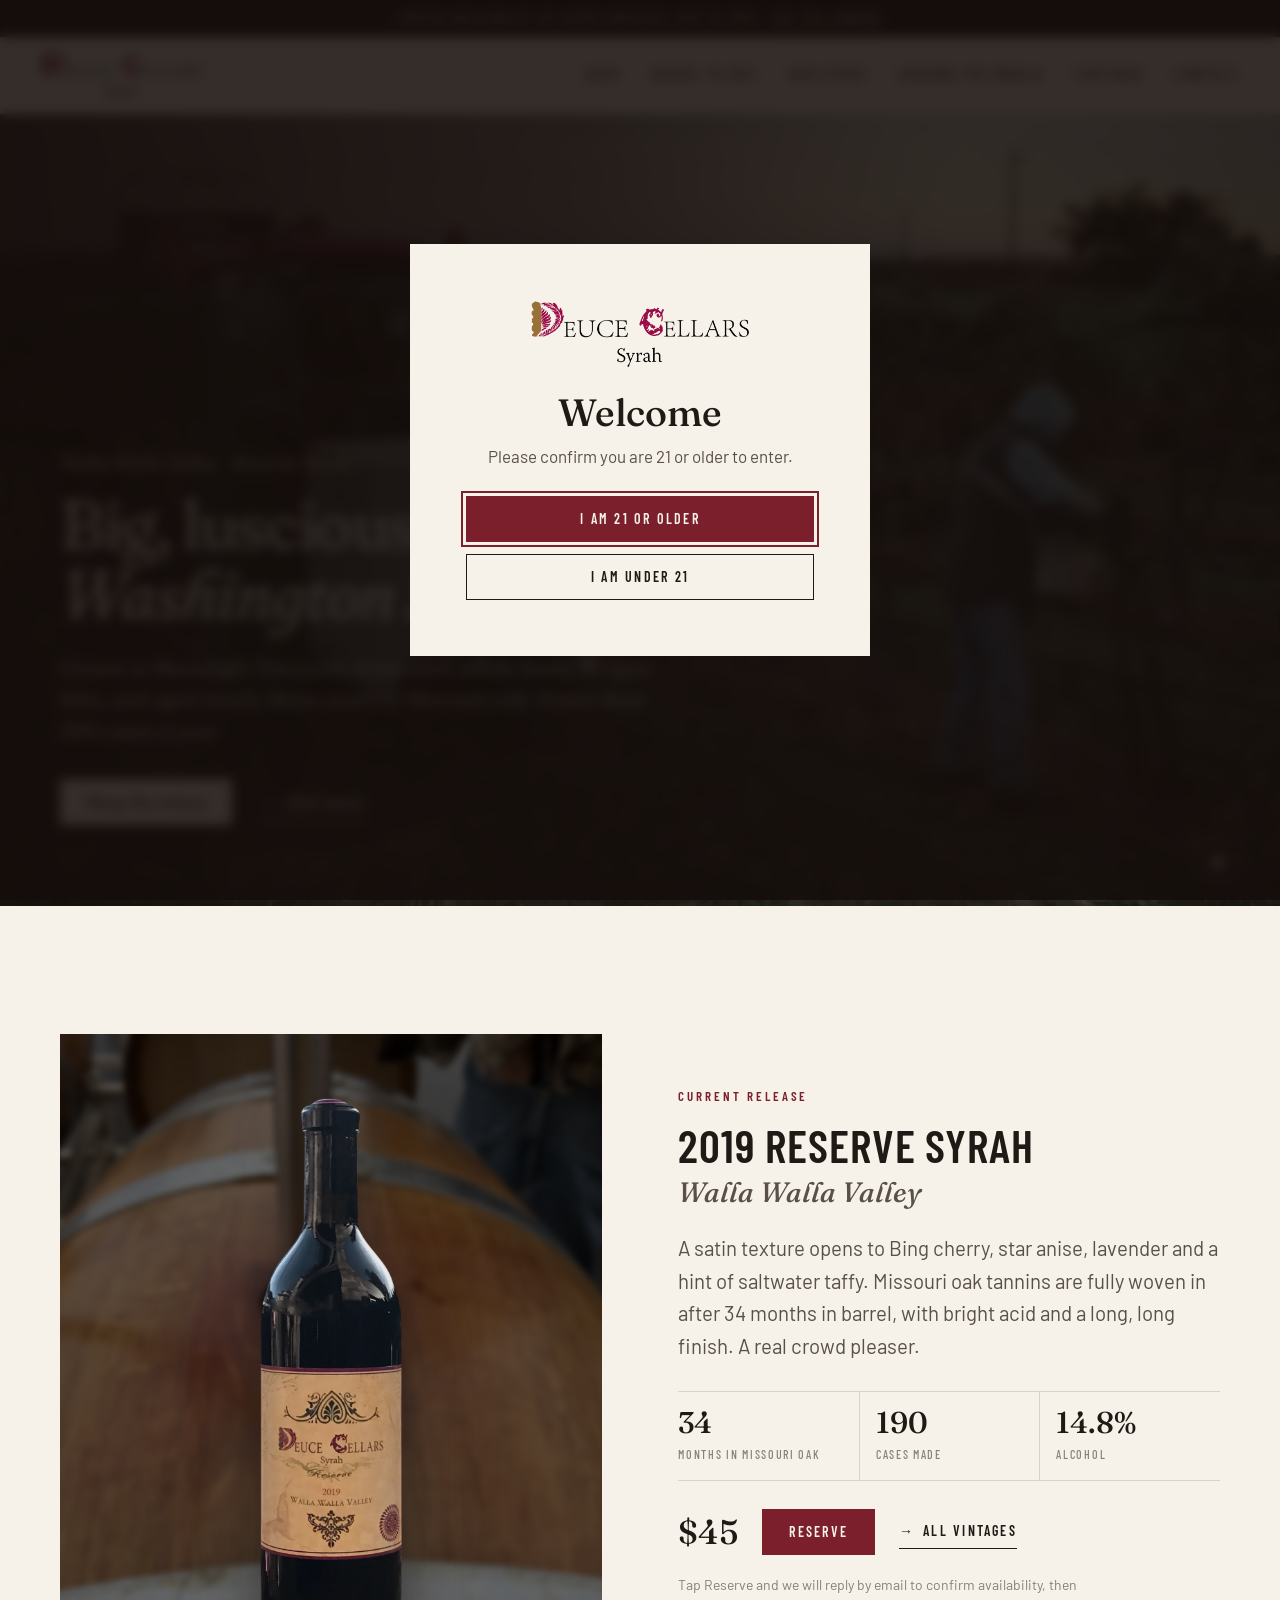
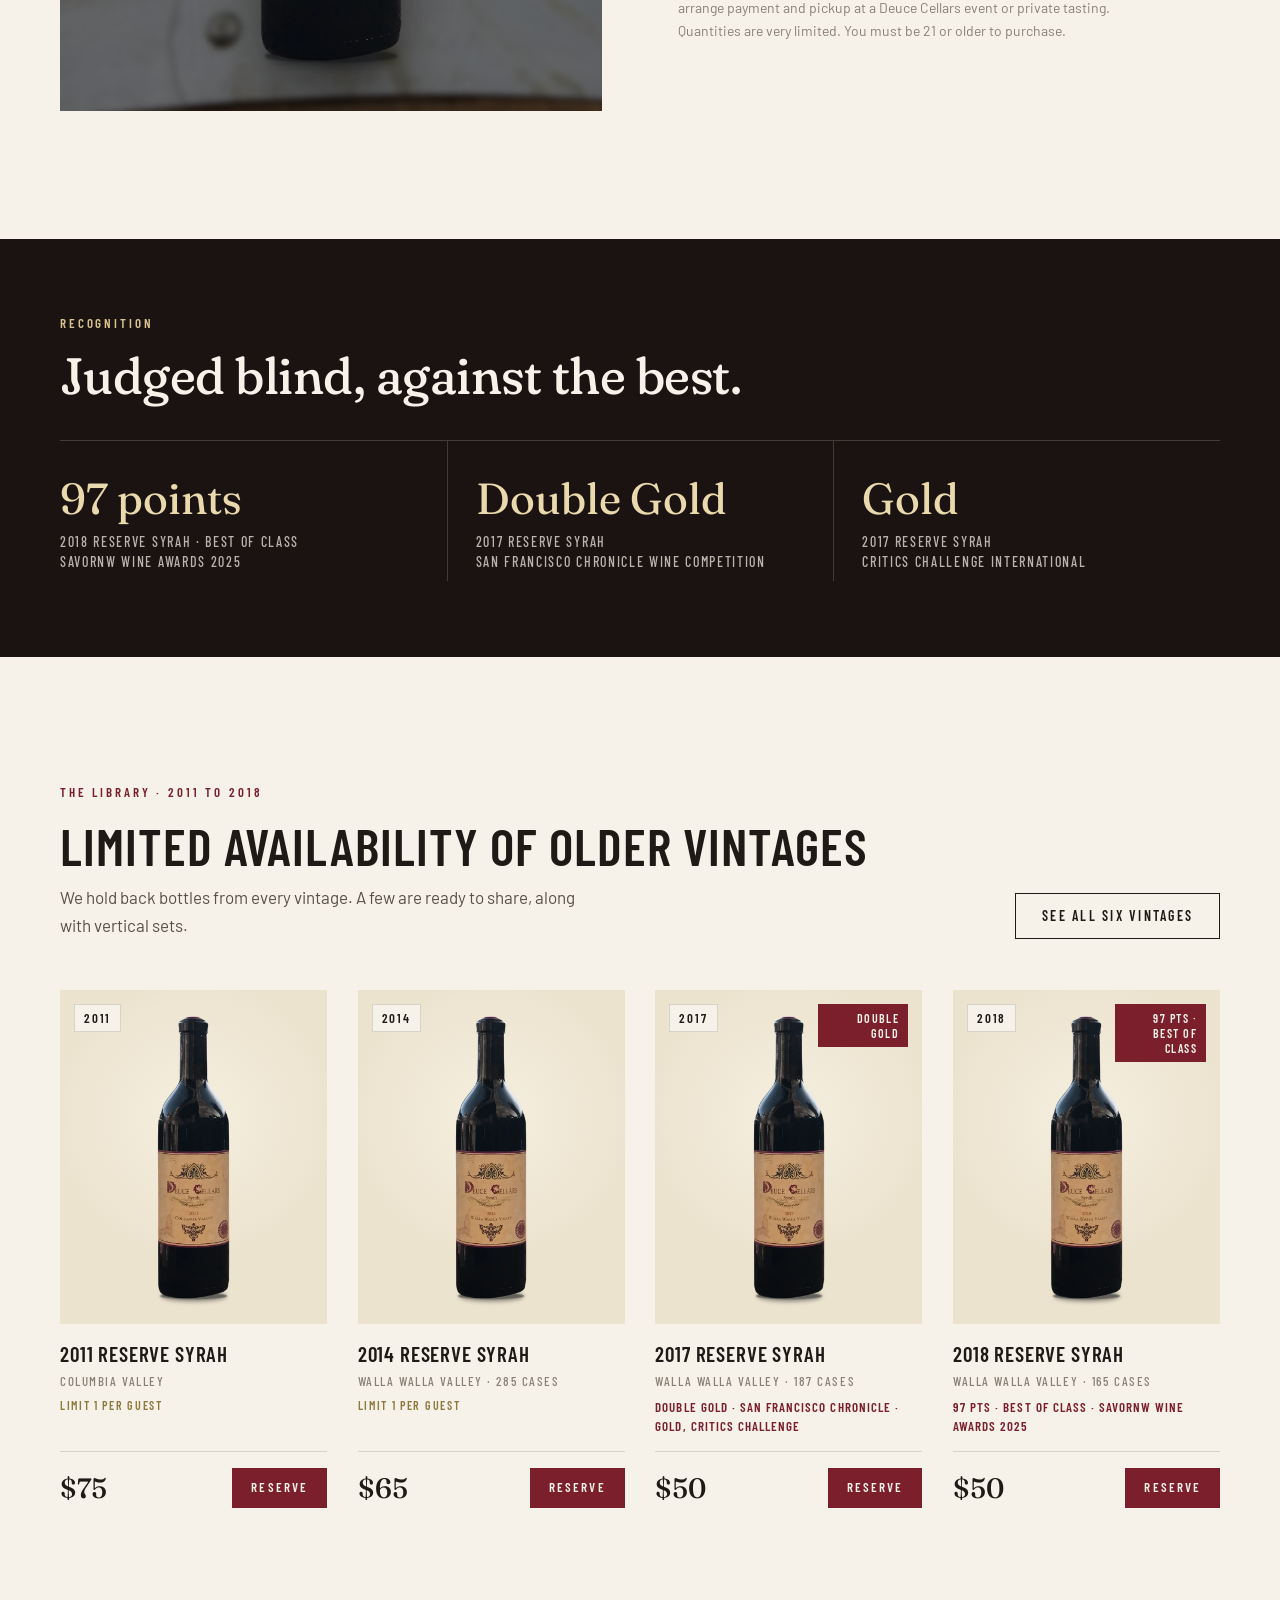
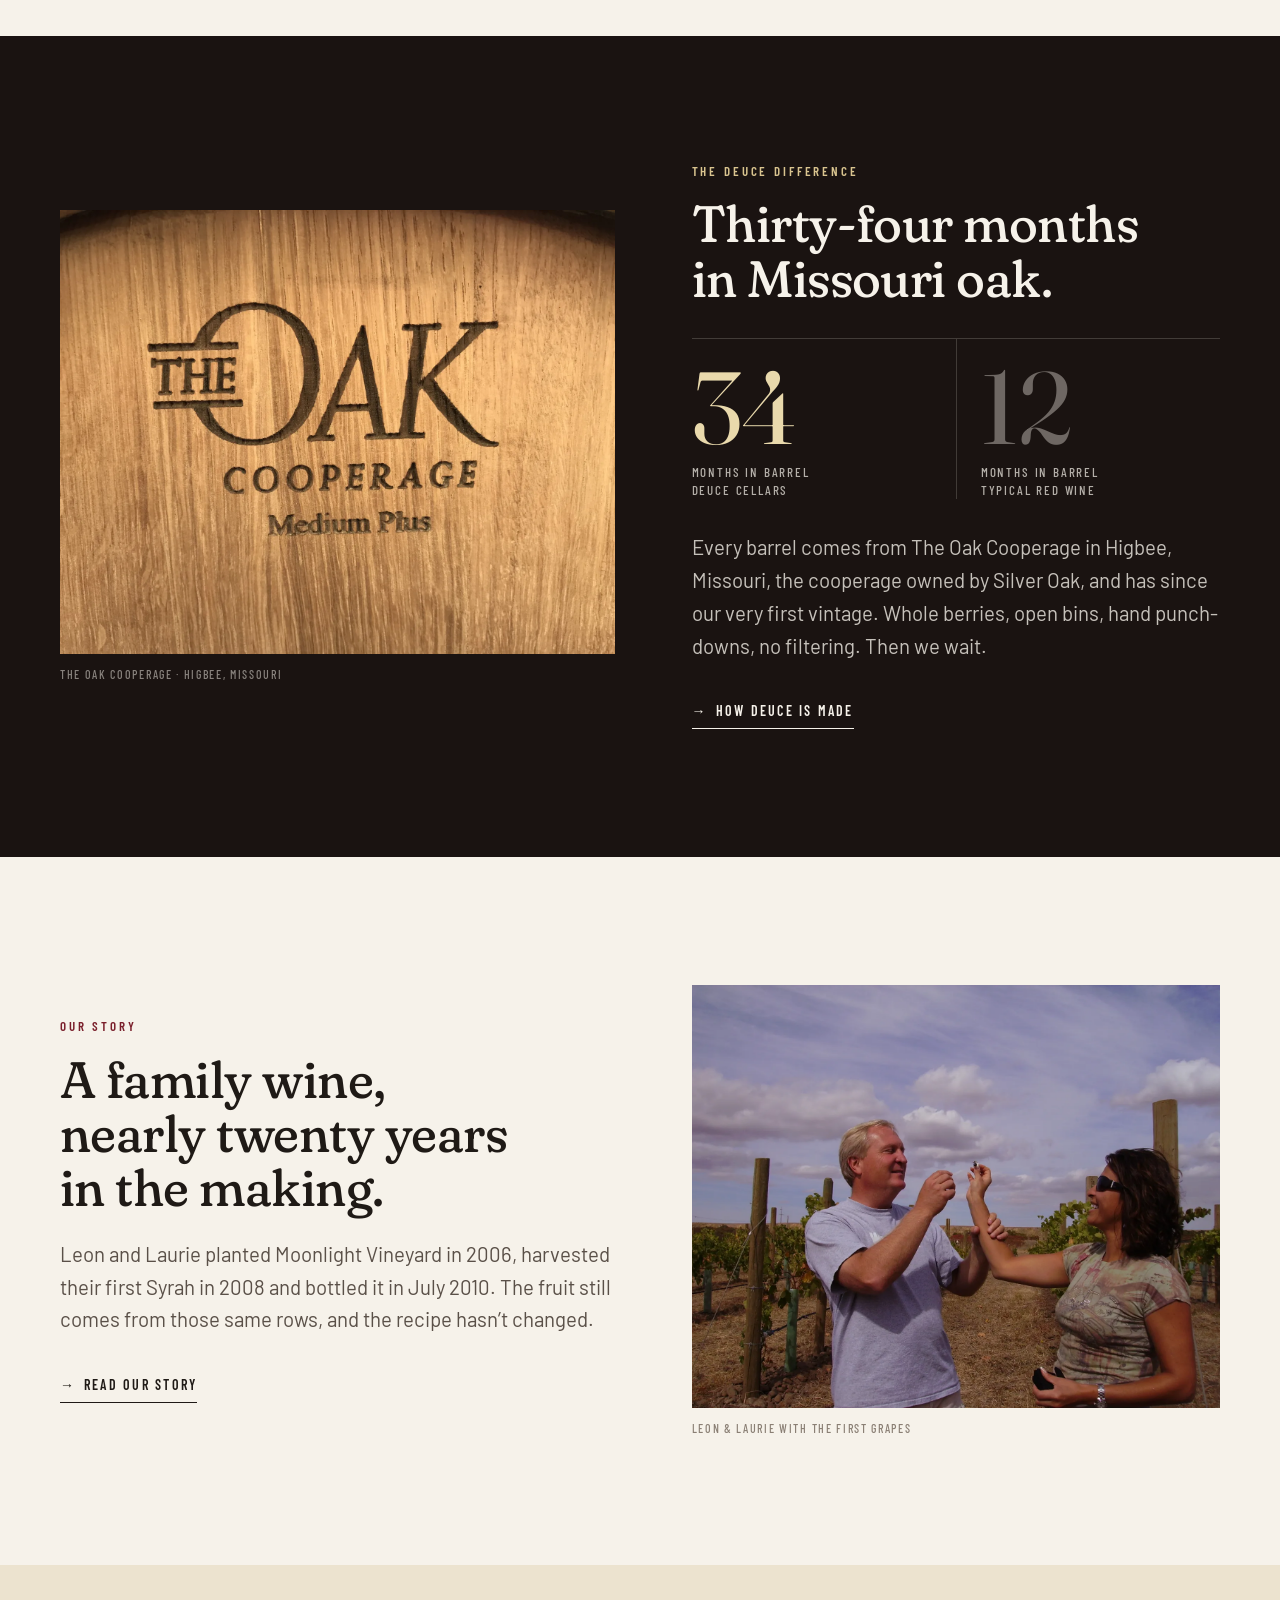
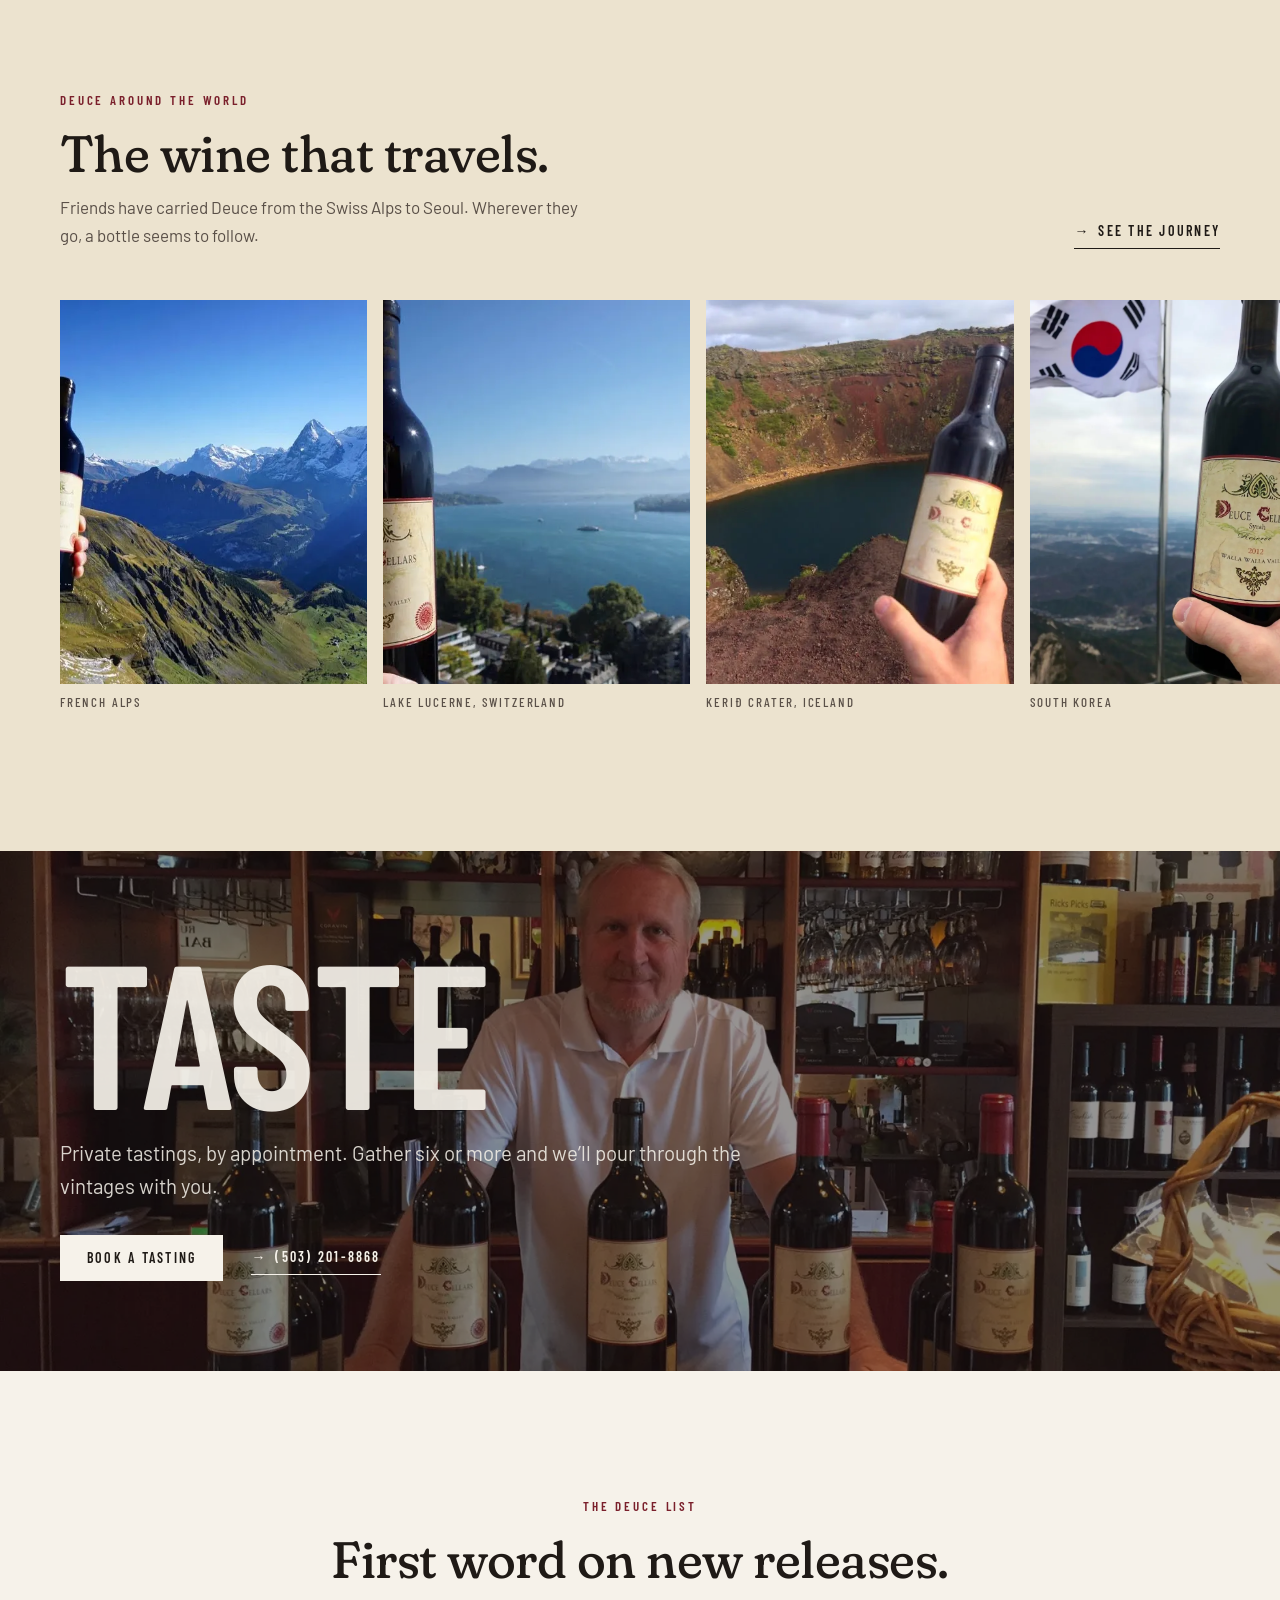
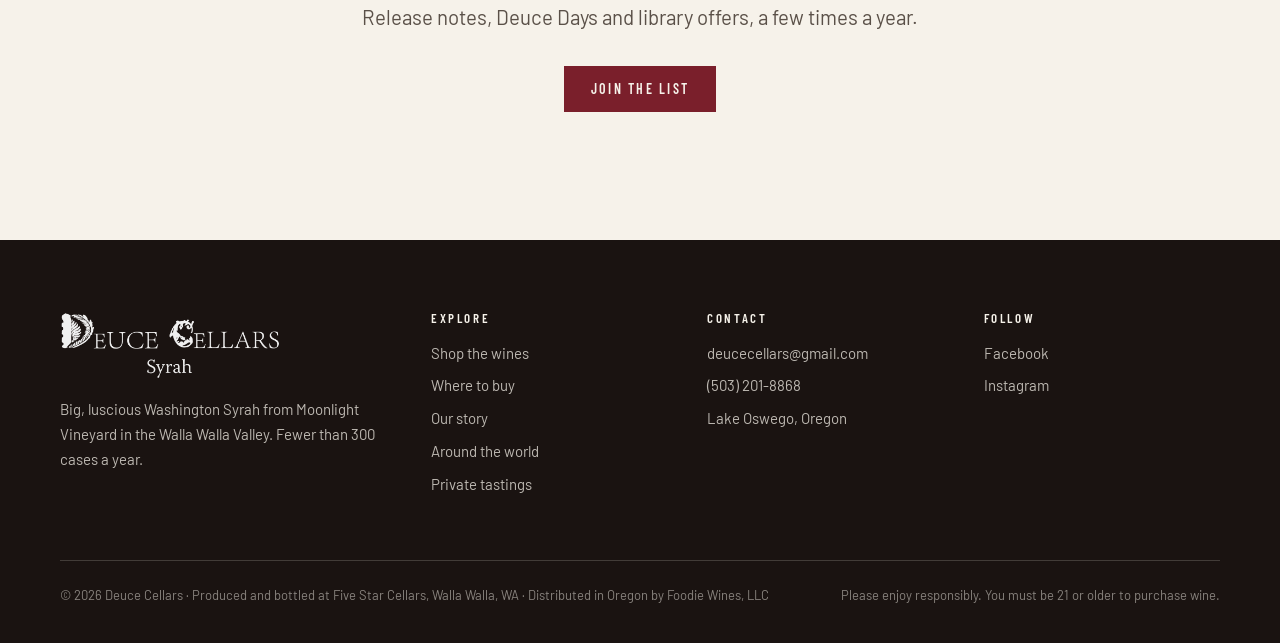
==== index.html @ 76d9f9f6 "Initial Deuce Cellars site Co-Authored-By: Claude Opus 5.5 <noreply@anthropic.com>" ====
<!doctype html>
<html lang="en">
<head>
<meta charset="utf-8">
<meta name="viewport" content="width=device-width, initial-scale=1">
<title>Deuce Cellars · Walla Walla Valley Reserve Syrah</title>
<meta name="description" content="Deuce Cellars makes one wine: a Reserve Syrah from Moonlight Vineyard in the Walla Walla Valley, aged nearly three years in Missouri oak. Fewer than 300 cases a year.">
<link rel="preconnect" href="https://fonts.googleapis.com">
<link rel="preconnect" href="https://fonts.gstatic.com" crossorigin>
<link href="https://fonts.googleapis.com/css2?family=Barlow+Condensed:wght@500;600&family=Barlow:wght@400;500&family=Fraunces:ital,opsz,wght,SOFT,WONK@0,9..144,300..700,0..100,0..1;1,9..144,300..700,0..100,0..1&display=swap" rel="stylesheet">
<link rel="stylesheet" href="css/style.css">
</head>
<body>
<div class="announce"><a href="wines.html#library">Limited availability of older vintages, 2011 to 2018 · <span>See the library</span></a></div>

<header class="site-header">
  <div class="header-inner">
    <a class="brand" href="index.html"><img src="images/logo.webp" alt="Deuce Cellars" width="800" height="246"></a>
    <button class="nav-toggle" aria-label="Menu" aria-expanded="false"><span></span></button>
    <nav class="site-nav" aria-label="Main">
      <a href="wines.html">Shop</a>
      <a href="where-to-buy.html">Where to Buy</a>
      <a href="story.html">Our Story</a>
      <a href="world.html">Around the World</a>
      <a href="visit.html">Tastings</a>
      <a href="visit.html#contact">Contact</a>
    </nav>
  </div>
</header>

<main>

  <section class="hero">
    <video class="hero-video" autoplay muted loop playsinline preload="auto" poster="video/deuce-hero-poster.webp"
      aria-label="Harvest at Moonlight Vineyard, the crush, Missouri oak barrels and a finished bottle of Deuce">
      <source src="video/deuce-hero-720p.mp4" type="video/mp4" media="(max-width: 900px)">
      <source src="video/deuce-hero-1080p.mp4" type="video/mp4">
    </video>
    <button type="button" class="video-toggle" aria-label="Pause video" aria-pressed="false"><span aria-hidden="true"></span></button>
    <div class="wrap hero-content">
      <span class="eyebrow">Walla Walla Valley · Reserve Syrah</span>
      <h1 class="display">Big, luscious <em>Washington Syrah.</em></h1>
      <p class="lede">Grown at Moonlight Vineyard, fermented whole-berry in open bins, and aged nearly three years in Missouri oak. Fewer than 300 cases a year.</p>
      <div class="actions">
        <a class="btn btn-light" href="wines.html">Shop the wines</a>
        <a class="link-arrow" href="story.html">Our story</a>
      </div>
    </div>
  </section>

  <section class="section">
    <div class="wrap release">
      <div class="release-stage">
        <img class="bg" src="images/barrel-wine.webp" alt="">
        <img class="bottle" src="images/bottles/bottle-2019-lg.webp" alt="A bottle of 2019 Deuce Cellars Reserve Syrah" data-zoom="images/bottles/bottle-2019-lg.webp" data-caption="2019 Reserve Syrah · Walla Walla Valley">
      </div>
      <div>
        <span class="eyebrow">Current release</span>
        <h2 class="release-name">2019 Reserve Syrah <small>Walla Walla Valley</small></h2>
        <p class="lede" style="margin-top:22px" data-wine="2019" data-field="note"></p>
        <div class="facts">
          <div><b>34</b><span>Months in Missouri oak</span></div>
          <div><b>190</b><span>Cases made</span></div>
          <div><b>14.8%</b><span>Alcohol</span></div>
        </div>
        <div class="buy-row">
          <span class="price" data-wine="2019" data-field="price"></span>
          <span data-wine="2019" data-field="buy"></span>
          <a class="link-arrow" href="wines.html">All vintages</a>
        </div>
        <p class="fine" data-purchase-note></p>
      </div>
    </div>
  </section>

  <section class="section section--night section--tight">
    <div class="wrap">
      <span class="eyebrow">Recognition</span>
      <h2 class="h2" style="margin-bottom:36px">Judged blind, against the best.</h2>
      <div class="awards">
        <div class="award"><b>97 points</b><p>2018 Reserve Syrah · Best of Class<br>SavorNW Wine Awards 2025</p></div>
        <div class="award"><b>Double Gold</b><p>2017 Reserve Syrah<br>San Francisco Chronicle Wine Competition</p></div>
        <div class="award"><b>Gold</b><p>2017 Reserve Syrah<br>Critics Challenge International</p></div>
      </div>
    </div>
  </section>

  <section class="section">
    <div class="wrap">
      <div class="section-head">
        <div>
          <span class="eyebrow">The library · 2011 to 2018</span>
          <h2 class="caps-heading">Limited Availability of Older Vintages</h2>
          <p>We hold back bottles from every vintage. A few are ready to share, along with vertical sets.</p>
        </div>
        <a class="btn btn-ghost" href="wines.html#library">See all six vintages</a>
      </div>
      <div class="wine-grid" data-wines data-years="2011,2014,2017,2018"></div>
    </div>
  </section>

  <section class="section section--night">
    <div class="wrap split">
      <figure class="split-media split-media--wide" style="margin:0">
        <img src="images/oak-cooperage.webp" alt="A barrel head branded The Oak Cooperage, Medium Plus toast" loading="lazy">
        <figcaption>The Oak Cooperage · Higbee, Missouri</figcaption>
      </figure>
      <div>
        <span class="eyebrow">The Deuce difference</span>
        <h2 class="h2">Thirty-four months in Missouri oak.</h2>
        <div class="stat-row">
          <div class="stat"><b>34</b><span>Months in barrel<br>Deuce Cellars</span></div>
          <div class="stat"><b>12</b><span>Months in barrel<br>Typical red wine</span></div>
        </div>
        <p class="lede">Every barrel comes from The Oak Cooperage in Higbee, Missouri, the cooperage owned by Silver Oak, and has since our very first vintage. Whole berries, open bins, hand punch-downs, no filtering. Then we wait.</p>
        <div class="actions"><a class="link-arrow" href="story.html#method">How Deuce is made</a></div>
      </div>
    </div>
  </section>

  <section class="section">
    <div class="wrap split split--rev">
      <figure class="split-media split-media--wide" style="margin:0">
        <img src="images/leon-laurie.webp" alt="Leon and Laurie tasting the first grapes in the vineyard" loading="lazy">
        <figcaption>Leon &amp; Laurie with the first grapes</figcaption>
      </figure>
      <div>
        <span class="eyebrow">Our story</span>
        <h2 class="h2">A family wine, nearly twenty years in the making.</h2>
        <p class="lede" style="margin-top:22px">Leon and Laurie planted Moonlight Vineyard in 2006, harvested their first Syrah in 2008 and bottled it in July 2010. The fruit still comes from those same rows, and the recipe hasn’t changed.</p>
        <div class="actions"><a class="link-arrow" href="story.html">Read our story</a></div>
      </div>
    </div>
  </section>

  <section class="section section--parchment">
    <div class="wrap">
      <div class="section-head">
        <div>
          <span class="eyebrow">Deuce around the world</span>
          <h2 class="h2">The wine that travels.</h2>
          <p>Friends have carried Deuce from the Swiss Alps to Seoul. Wherever they go, a bottle seems to follow.</p>
        </div>
        <a class="link-arrow" href="world.html">See the journey</a>
      </div>
    </div>
    <div class="strip">
      <figure><img src="images/world/french-alps.webp" alt="Deuce Cellars bottle in the French Alps" loading="lazy"><figcaption>French Alps</figcaption></figure>
      <figure><img src="images/world/lake-lucerne.webp" alt="Deuce Cellars bottle above Lake Lucerne" loading="lazy"><figcaption>Lake Lucerne, Switzerland</figcaption></figure>
      <figure><img src="images/world/kerid-crater.webp" alt="Deuce Cellars bottle at Kerið Crater" loading="lazy"><figcaption>Kerið Crater, Iceland</figcaption></figure>
      <figure><img src="images/world/south-korea.webp" alt="Deuce Cellars bottle with a South Korean flag" loading="lazy"><figcaption>South Korea</figcaption></figure>
      <figure><img src="images/world/holland.webp" alt="Deuce Cellars bottle in Dam Square, Amsterdam" loading="lazy"><figcaption>Amsterdam</figcaption></figure>
      <figure><img src="images/world/montreux.webp" alt="Deuce Cellars bottle at the Freddie Mercury statue" loading="lazy"><figcaption>Montreux, Switzerland</figcaption></figure>
      <figure><img src="images/world/times-square.webp" alt="Deuce Cellars bottle in Times Square" loading="lazy"><figcaption>Times Square, New York</figcaption></figure>
      <figure><img src="images/world/vail.webp" alt="Deuce Cellars bottle in Vail" loading="lazy"><figcaption>Vail, Colorado</figcaption></figure>
    </div>
  </section>

  <section class="bigword">
    <img src="images/tasting.webp" alt="" loading="lazy">
    <div class="wrap">
      <div class="word">Taste</div>
      <p class="lede">Private tastings, by appointment. Gather six or more and we’ll pour through the vintages with you.</p>
      <div class="actions">
        <a class="btn btn-light" href="visit.html">Book a tasting</a>
        <a class="link-arrow" style="color:var(--paper)" href="tel:+15032018868">(503) 201-8868</a>
      </div>
    </div>
  </section>

  <section class="section signup">
    <div class="wrap">
      <span class="eyebrow">The Deuce list</span>
      <h2 class="h2">First word on new releases.</h2>
      <p class="lede">Release notes, Deuce Days and library offers, a few times a year.</p>
      <div class="actions"><a class="btn" href="mailto:deucecellars@gmail.com?subject=Add%20me%20to%20the%20Deuce%20list">Join the list</a></div>
    </div>
  </section>

</main>

<footer class="site-footer">
  <div class="wrap">
    <div class="footer-grid">
      <div>
        <img class="footer-logo" src="images/logo.webp" alt="Deuce Cellars" loading="lazy">
        <p>Big, luscious Washington Syrah from Moonlight Vineyard in the Walla Walla Valley. Fewer than 300 cases a year.</p>
      </div>
      <div>
        <h4>Explore</h4>
        <ul>
          <li><a href="wines.html">Shop the wines</a></li>
          <li><a href="where-to-buy.html">Where to buy</a></li>
          <li><a href="story.html">Our story</a></li>
          <li><a href="world.html">Around the world</a></li>
          <li><a href="visit.html">Private tastings</a></li>
        </ul>
      </div>
      <div>
        <h4>Contact</h4>
        <ul>
          <li><a href="mailto:deucecellars@gmail.com">deucecellars@gmail.com</a></li>
          <li><a href="tel:+15032018868">(503) 201-8868</a></li>
          <li>Lake Oswego, Oregon</li>
        </ul>
      </div>
      <div>
        <h4>Follow</h4>
        <ul>
          <li><a href="https://facebook.com/deucecellars/" target="_blank" rel="noopener">Facebook</a></li>
          <li><a href="https://www.instagram.com/deucecellarssyrah/" target="_blank" rel="noopener">Instagram</a></li>
        </ul>
      </div>
    </div>
    <div class="footer-legal">
      <p>© <span data-year-now>2026</span> Deuce Cellars · Produced and bottled at Five Star Cellars, Walla Walla, WA · Distributed in Oregon by Foodie Wines, LLC</p>
      <p>Please enjoy responsibly. You must be 21 or older to purchase wine.</p>
    </div>
  </div>
</footer>

<script src="js/wines.js"></script>
<script src="js/site.js"></script>

</body>
</html>
---- css/style.css ----
/* Deuce Cellars — site styles
   Palette taken from the Deuce label: parchment, burgundy border, olive-gold ornament. */
:root {
  --paper: #f6f2ea;
  --paper-2: #ece3cf;
  --paper-3: #e2d6bb;
  --ink: #1f1a16;
  --ink-2: #5a5048;
  --ink-3: #8a7f74;
  --wine: #7a1f2b;
  --wine-deep: #4b121a;
  --gold: #8f7a3e;
  --night: #1a1311;
  --night-2: #261c19;
  --line: rgba(31, 26, 22, .14);
  --line-light: rgba(246, 242, 234, .18);
  --serif: 'Fraunces', Georgia, 'Times New Roman', serif;
  --cond: 'Barlow Condensed', 'Arial Narrow', sans-serif;
  --sans: 'Barlow', 'Helvetica Neue', Arial, sans-serif;
  --wrap: 1240px;
  --gutter: clamp(20px, 4vw, 40px);
  --header-h: 76px;
}

*, *::before, *::after { box-sizing: border-box; }
html { -webkit-text-size-adjust: 100%; scroll-behavior: smooth; }
body {
  margin: 0;
  background: var(--paper);
  color: var(--ink);
  font: 400 17px/1.65 var(--sans);
  -webkit-font-smoothing: antialiased;
  /* Fraunces at its softest, with the quirky "wonky" letters on; other fonts ignore this */
  font-variation-settings: "SOFT" 100, "WONK" 1;
}
body.no-scroll { overflow: hidden; }
/* Paints the phone's status-bar strip above the sticky header (zero height on normal browsers) */
body::before { content: ""; position: fixed; inset: 0 0 auto; height: env(safe-area-inset-top, 0px); z-index: 60; background: var(--paper); }
img { max-width: 100%; display: block; }
a { color: inherit; }
h1, h2, h3, h4 { margin: 0; font-weight: 500; }
p { margin: 0 0 1em; }
:focus-visible { outline: 2px solid var(--wine); outline-offset: 3px; }

.wrap { max-width: var(--wrap); margin: 0 auto; padding: 0 var(--gutter); }
.section { padding: clamp(72px, 10vw, 136px) 0; }
.section--tight { padding: clamp(48px, 6vw, 80px) 0; }
.section--parchment { background: var(--paper-2); }
.section--night { background: var(--night); color: var(--paper); }

.eyebrow {
  display: block;
  font: 600 13px/1.2 var(--cond);
  letter-spacing: .22em;
  text-transform: uppercase;
  color: var(--wine);
  margin-bottom: 18px;
}
.section--night .eyebrow, .hero .eyebrow, .page-hero .eyebrow { color: #d9c48f; }
.display {
  font-family: var(--serif);
  font-weight: 440;
  font-size: clamp(40px, 5.4vw, 72px);
  line-height: 1.02;
  letter-spacing: -.02em;
  text-wrap: balance;
}
.h2 {
  font-family: var(--serif);
  font-weight: 440;
  font-size: clamp(32px, 4vw, 52px);
  line-height: 1.06;
  letter-spacing: -.01em;
  text-wrap: balance;
}
.h2 em, .display em { font-style: italic; }
.caps-heading {
  font: 600 clamp(30px, 4.2vw, 52px)/1 var(--cond);
  text-transform: uppercase;
  letter-spacing: .02em;
}
.lede { font-size: clamp(18px, 1.6vw, 21px); line-height: 1.6; color: var(--ink-2); max-width: 60ch; }
.section--night .lede { color: rgba(246, 242, 234, .78); }
.muted { color: var(--ink-2); }

/* Buttons and links */
.btn {
  display: inline-flex; align-items: center; justify-content: center; gap: 10px;
  min-height: 46px; padding: 12px 26px;
  background: var(--wine); color: var(--paper);
  border: 1px solid var(--wine);
  font: 600 14px/1 var(--cond); letter-spacing: .16em; text-transform: uppercase;
  text-decoration: none; cursor: pointer; white-space: nowrap;
  transition: background .2s, color .2s, border-color .2s;
}
.btn:hover { background: var(--wine-deep); border-color: var(--wine-deep); }
.btn-ghost { background: transparent; color: var(--ink); border-color: var(--ink); }
.btn-ghost:hover { background: var(--ink); color: var(--paper); border-color: var(--ink); }
.btn-light { background: var(--paper); color: var(--ink); border-color: var(--paper); }
.btn-light:hover { background: transparent; color: var(--paper); }
.link-arrow {
  display: inline-flex; align-items: center; gap: 10px;
  font: 600 14px/1 var(--cond); letter-spacing: .16em; text-transform: uppercase;
  text-decoration: none; padding: 10px 0; border-bottom: 1px solid currentColor;
}
.link-arrow::before { content: '→'; font-family: var(--sans); letter-spacing: 0; transition: transform .2s; }
.link-arrow:hover::before { transform: translateX(4px); }
.actions { display: flex; flex-wrap: wrap; gap: 14px 28px; align-items: center; margin-top: 32px; }

/* Announcement bar */
.announce {
  background: var(--night); color: var(--paper);
  text-align: center; padding: 10px var(--gutter);
  font: 500 13px/1.3 var(--cond); letter-spacing: .16em; text-transform: uppercase;
}
.announce a { text-decoration: none; }
.announce a span { border-bottom: 1px solid rgba(246, 242, 234, .5); }

/* Header */
.site-header {
  position: sticky; top: env(safe-area-inset-top, 0px); z-index: 50;
  background: rgba(246, 242, 234, .97);
  border-bottom: 1px solid transparent;
  transition: border-color .2s, box-shadow .2s;
}
.site-header.is-scrolled { border-bottom-color: var(--line); box-shadow: 0 6px 24px rgba(31, 26, 22, .06); }
.header-inner {
  max-width: 1440px; margin: 0 auto; padding: 0 var(--gutter);
  height: var(--header-h); display: flex; align-items: center; justify-content: space-between; gap: 24px;
}
.brand img { height: 50px; width: auto; }
.site-nav { display: flex; align-items: center; gap: clamp(18px, 2.4vw, 36px); }
.site-nav a {
  font: 500 15px/1 var(--cond); letter-spacing: .16em; text-transform: uppercase;
  text-decoration: none; padding: 8px 0; border-bottom: 1px solid transparent;
}
.site-nav a:hover, .site-nav a[aria-current="page"] { border-bottom-color: var(--wine); }
.site-nav .btn { padding: 11px 20px; min-height: 40px; border-bottom: 1px solid var(--wine); }
.site-nav .btn:hover { border-bottom-color: var(--wine-deep); }
.nav-toggle {
  display: none; width: 44px; height: 44px; border: 0; background: none; cursor: pointer;
  position: relative; margin-right: -10px;
}
.nav-toggle span, .nav-toggle span::before, .nav-toggle span::after {
  position: absolute; left: 11px; width: 22px; height: 1.5px; background: var(--ink); content: ''; transition: transform .25s, top .25s, opacity .2s;
}
.nav-toggle span { top: 21px; }
.nav-toggle span::before { left: 0; top: -7px; }
.nav-toggle span::after { left: 0; top: 7px; }
.nav-open .nav-toggle span { background: transparent; }
.nav-open .nav-toggle span::before { top: 0; transform: rotate(45deg); }
.nav-open .nav-toggle span::after { top: 0; transform: rotate(-45deg); }

/* Home hero */
.hero {
  position: relative; min-height: min(88vh, 860px); display: flex; align-items: flex-end;
  color: var(--paper); overflow: hidden; background: var(--night);
}
.hero > img, .hero > video { position: absolute; inset: 0; width: 100%; height: 100%; object-fit: cover; object-position: 60% 45%; }
.hero > video { object-position: 50% 50%; }
/* Pause / play for the hero video */
.video-toggle {
  position: absolute; z-index: 2; right: max(16px, var(--gutter)); bottom: 22px;
  width: 44px; height: 44px; border-radius: 50%; border: 1px solid rgba(246, 242, 234, .55);
  background: rgba(20, 13, 11, .35); cursor: pointer; display: grid; place-items: center;
}
.video-toggle:hover { background: rgba(20, 13, 11, .6); }
.video-toggle span { width: 12px; height: 14px; border-left: 4px solid var(--paper); border-right: 4px solid var(--paper); }
.video-toggle[aria-pressed="true"] span {
  width: 0; height: 0; border-right: 0; border-left: 13px solid var(--paper);
  border-top: 8px solid transparent; border-bottom: 8px solid transparent; margin-left: 4px;
}
.hero::after {
  content: ''; position: absolute; inset: 0;
  background: linear-gradient(90deg, rgba(20, 13, 11, .78) 0%, rgba(20, 13, 11, .45) 45%, rgba(20, 13, 11, 0) 75%),
              linear-gradient(0deg, rgba(20, 13, 11, .55) 0%, rgba(20, 13, 11, 0) 40%);
}
.hero-content { position: relative; z-index: 1; width: 100%; padding-bottom: clamp(56px, 9vh, 104px); padding-top: 120px; }
.hero-content .display { max-width: 13ch; }
.hero-content .lede { color: rgba(246, 242, 234, .85); margin-top: 22px; max-width: 46ch; }
.hero .link-arrow { color: var(--paper); }
/* Everything over the home video is set in Fraunces to match the headline */
.hero .eyebrow {
  font: italic 400 clamp(17px, 1.5vw, 20px)/1.3 var(--serif); letter-spacing: 0; text-transform: none; margin-bottom: 14px;
}
.hero .lede { font: 400 clamp(18px, 1.6vw, 21px)/1.55 var(--serif); }
.hero .btn, .hero .link-arrow { font: 500 17px/1 var(--serif); letter-spacing: 0; text-transform: none; }
.hero .btn { padding: 13px 24px; }

/* Inner page hero */
.page-hero {
  position: relative; min-height: 460px; display: flex; align-items: flex-end;
  color: var(--paper); background: var(--night); overflow: hidden;
}
.page-hero > img { position: absolute; inset: 0; width: 100%; height: 100%; object-fit: cover; opacity: .62; }
.page-hero::after { content: ''; position: absolute; inset: 0; background: linear-gradient(0deg, rgba(20, 13, 11, .8), rgba(20, 13, 11, .1) 70%); }
.page-hero .wrap { position: relative; z-index: 1; width: 100%; padding-bottom: 56px; padding-top: 120px; }
.page-hero .lede { color: rgba(246, 242, 234, .85); margin-top: 16px; }

/* Split feature (Silver Oak style) */
.split { display: grid; grid-template-columns: 1.05fr 1fr; gap: clamp(32px, 6vw, 96px); align-items: center; }
.split--rev > :first-child { order: 2; }
.split-media { position: relative; }
.split-media img { width: 100%; height: 100%; object-fit: cover; }
.split-media--tall img { aspect-ratio: 4 / 5; }
.split-media--wide img { aspect-ratio: 5 / 4; }
.split-media figcaption {
  margin-top: 12px; font: 500 12px/1.4 var(--cond); letter-spacing: .14em; text-transform: uppercase; color: var(--ink-3);
}
.section--night .split-media figcaption { color: rgba(246, 242, 234, .5); }

/* Current release feature */
.release { display: grid; grid-template-columns: 1fr 1fr; gap: clamp(32px, 6vw, 96px); align-items: center; }
.release-stage {
  position: relative; background: var(--paper-2); aspect-ratio: 4 / 5;
  display: flex; align-items: center; justify-content: center; overflow: hidden;
}
.release-stage > img.bg {
  position: absolute; inset: -12px; width: calc(100% + 24px); height: calc(100% + 24px); max-width: none;
  object-fit: cover; filter: brightness(.42) saturate(.85) blur(3px);
}
.release-stage .label {
  position: relative; width: 62%; box-shadow: 0 22px 50px rgba(20, 13, 11, .45); transform: rotate(-1.5deg);
}
.release-stage .bottle {
  position: relative; height: 86%; width: auto; margin-top: 6%; cursor: zoom-in;
  filter: drop-shadow(0 26px 30px rgba(0, 0, 0, .55)) drop-shadow(0 0 40px rgba(233, 217, 172, .12));
}

/* Large bottle view */
.lightbox {
  position: fixed; inset: 0; z-index: 90; display: flex; align-items: center; justify-content: center;
  background: rgba(20, 13, 11, .9); padding: 24px; cursor: zoom-out;
}
.lightbox figure { margin: 0; text-align: center; }
.lightbox img { max-height: calc(100vh - 110px); max-height: calc(100dvh - 110px); width: auto; margin: 0 auto; cursor: default; }
.lightbox figcaption { margin-top: 14px; font: 600 14px/1.3 var(--cond); letter-spacing: .16em; text-transform: uppercase; color: #e9d9ac; }
.lightbox-close {
  position: absolute; top: 16px; right: 16px; width: 48px; height: 48px; border: 1px solid rgba(246, 242, 234, .4);
  background: transparent; color: var(--paper); font: 300 30px/1 var(--sans); cursor: pointer;
}
.lightbox-close:hover { background: var(--paper); color: var(--ink); }
.release-name { font: 600 clamp(32px, 3.6vw, 46px)/1 var(--cond); text-transform: uppercase; letter-spacing: .02em; }
.release-name small { display: block; font: 500 italic clamp(22px, 2.2vw, 28px)/1.2 var(--serif); text-transform: none; letter-spacing: 0; color: var(--ink-2); margin-top: 8px; }
.facts { display: grid; grid-template-columns: repeat(3, 1fr); border-top: 1px solid var(--line); border-bottom: 1px solid var(--line); margin: 28px 0; }
.facts div { padding: 16px 12px 14px 0; }
.facts div + div { padding-left: 16px; border-left: 1px solid var(--line); }
.facts b { display: block; font: 500 30px/1 var(--serif); }
.facts span { font: 500 12px/1.3 var(--cond); letter-spacing: .14em; text-transform: uppercase; color: var(--ink-3); }
.buy-row { display: flex; flex-wrap: wrap; align-items: center; gap: 16px 24px; }
.buy-row .price { font: 500 34px/1 var(--serif); }
.fine { font-size: 14px; color: var(--ink-3); margin-top: 18px; max-width: 54ch; }

/* Awards */
.awards { display: grid; grid-template-columns: repeat(3, 1fr); border-top: 1px solid var(--line-light); }
.award { padding: 36px 28px 8px 0; }
.award + .award { padding-left: 28px; border-left: 1px solid var(--line-light); }
.award b { display: block; font: 440 clamp(30px, 3.4vw, 44px)/1 var(--serif); color: #e9d9ac; }
.award p { margin: 12px 0 0; font: 500 14px/1.45 var(--cond); letter-spacing: .12em; text-transform: uppercase; color: rgba(246, 242, 234, .72); }

/* Section heads (Walla Walla Vintners style) */
.section-head { display: flex; align-items: flex-end; justify-content: space-between; gap: 24px; margin-bottom: clamp(32px, 4vw, 52px); flex-wrap: wrap; }
.section-head p { margin: 12px 0 0; color: var(--ink-2); max-width: 52ch; }

/* Wine cards */
.wine-grid { display: grid; grid-template-columns: repeat(4, 1fr); gap: clamp(20px, 2.4vw, 32px); }
.wine-grid--3 { grid-template-columns: repeat(3, 1fr); }
.wine-card { display: flex; flex-direction: column; scroll-margin-top: calc(var(--header-h) + 24px); }
.tile {
  position: relative; aspect-ratio: 4 / 5; background: var(--paper-2);
  display: flex; align-items: center; justify-content: center; overflow: hidden;
}
.section--parchment .tile { background: var(--paper); }
.tile > img { width: 74%; height: auto; box-shadow: 0 14px 34px rgba(31, 26, 22, .28); transition: transform .4s ease; }
.wine-card:hover .tile > img { transform: translateY(-4px) rotate(-.6deg); }
/* Bottle tiles: each bottle photo carries its own floor shadow and opens large on tap */
.tile--bottle {
  width: 100%; border: 0; padding: 0; margin: 0; font: inherit; color: inherit; cursor: zoom-in;
  align-items: flex-end; padding-bottom: 6%;
  background: radial-gradient(70% 55% at 50% 38%, #f6efdf 0%, var(--paper-2) 75%);
}
.section--parchment .tile--bottle { background: radial-gradient(70% 55% at 50% 38%, #fbf8f1 0%, var(--paper) 75%); }
.tile.tile--bottle > img {
  position: relative; z-index: 1; width: auto; height: 92%; box-shadow: none;
}
.wine-card:hover .tile--bottle > img { transform: translateY(-6px); }
.tile--photo > img { position: absolute; inset: 0; width: 100%; height: 100%; object-fit: cover; box-shadow: none; }
.wine-card:hover .tile--photo > img { transform: none; }
.tile-chip {
  position: absolute; top: 14px; left: 14px; z-index: 1;
  font: 600 13px/1 var(--cond); letter-spacing: .14em; padding: 7px 9px 6px;
  background: var(--paper); color: var(--ink); border: 1px solid var(--line);
}
.tile-award {
  position: absolute; top: 14px; right: 14px; z-index: 1; max-width: 34%; text-align: right;
  font: 600 12px/1.25 var(--cond); letter-spacing: .12em; text-transform: uppercase;
  padding: 7px 9px 6px; background: var(--wine); color: var(--paper);
}
.tile--type .tile-frame {
  width: 74%; aspect-ratio: 1 / 1; border: 6px solid var(--wine); outline: 1px solid var(--wine); outline-offset: -12px;
  background: #f3ead2; display: flex; flex-direction: column; align-items: center; justify-content: center; text-align: center;
  padding: 12%; box-shadow: 0 14px 34px rgba(31, 26, 22, .22);
}
.tile-logo { width: 88%; margin-bottom: 6%; }
.tile-year { font: 500 clamp(30px, 3.6vw, 48px)/1 var(--serif); color: var(--wine); }
.tile-sub { font: italic 500 clamp(15px, 1.4vw, 19px)/1.3 var(--serif); color: var(--gold); margin-top: 4px; }
.tile-region { font: 600 clamp(9px, .8vw, 11px)/1.3 var(--cond); letter-spacing: .18em; text-transform: uppercase; color: var(--ink-2); margin-top: 8px; }
.wine-card__body { padding-top: 18px; display: flex; flex-direction: column; flex: 1; }
.wine-name { font: 600 21px/1.15 var(--cond); text-transform: uppercase; letter-spacing: .04em; }
.wine-meta { margin: 6px 0 0; font: 500 13px/1.4 var(--cond); letter-spacing: .12em; text-transform: uppercase; color: var(--ink-3); }
.wine-award { margin: 8px 0 0; font: 600 13px/1.4 var(--cond); letter-spacing: .08em; text-transform: uppercase; color: var(--wine); }
.wine-note { margin: 12px 0 0; font-size: 15px; line-height: 1.6; color: var(--ink-2); }
/* The buy row sits at the bottom of each card so prices line up across a row */
.wine-buy {
  display: flex; align-items: center; justify-content: space-between; gap: 12px;
  margin-top: auto; padding-top: 16px; border-top: 1px solid var(--line);
}
.wine-card__body > p { margin-bottom: 0; }
.wine-card__body > p:has(+ .wine-buy) { margin-bottom: 16px; }
.price { font: 500 28px/1 var(--serif); }
.price--soon { font: 600 13px/1 var(--cond); letter-spacing: .14em; text-transform: uppercase; color: var(--ink-3); }
.wine-buy .btn { min-height: 40px; padding: 10px 18px; font-size: 13px; }
.wine-limit { margin: 8px 0 0; font: 600 12px/1.3 var(--cond); letter-spacing: .14em; text-transform: uppercase; color: var(--gold); }

/* Vertical sets */
.vertical-grid { display: grid; grid-template-columns: repeat(3, 1fr); gap: clamp(20px, 2.4vw, 32px); }
.vertical-card { display: flex; flex-direction: column; }
.vt-tile {
  position: relative; aspect-ratio: 5 / 4; background: var(--night); color: var(--paper);
  display: flex; flex-direction: column; align-items: center; justify-content: center; gap: 18px;
  background-image: radial-gradient(120% 90% at 50% 0%, #3a2420 0%, var(--night) 70%);
}
/* Bottle lineups are sized from the tile width so every tile stays the same shape */
.vt-tile { aspect-ratio: 6 / 5; min-height: 0; overflow: hidden; gap: 3cqw; padding: 0 4% 5%; justify-content: flex-end; container-type: inline-size; }
.vt-lineup { display: flex; justify-content: center; align-items: flex-end; gap: 2.5cqw; }
.vt-bottle { margin: 0; flex: none; display: flex; flex-direction: column; align-items: center; }
.vt-bottle img { height: 58cqw; width: auto; filter: drop-shadow(0 8px 10px rgba(0, 0, 0, .55)); }
.vt-tile--6 .vt-bottle img { height: 48cqw; }
.vt-tile--6 .vt-lineup { gap: 1cqw; }
.vt-bottle figcaption { margin-top: 2.4cqw; font: 600 3.4cqw/1 var(--cond); letter-spacing: .08em; color: #e9d9ac; }
.vt-tile .vt-count { font-size: 3cqw; }
.vt-count { font: 600 12px/1 var(--cond); letter-spacing: .2em; text-transform: uppercase; color: rgba(246, 242, 234, .6); }
.vertical-card .wine-card__body .wine-buy { margin-top: auto; }
.vertical-card .wine-note { margin-bottom: 16px; }

.purchase-note {
  display: grid; grid-template-columns: auto 1fr; gap: 16px; align-items: start;
  padding: 20px 24px; border: 1px solid var(--line); background: var(--paper); margin-top: 40px;
  font-size: 15px; color: var(--ink-2);
}
.purchase-note::before { content: ''; width: 8px; height: 8px; margin-top: 8px; background: var(--wine); transform: rotate(45deg); }
.purchase-note p { margin: 0; }

/* Barrel / oak story */
.stat-row { display: grid; grid-template-columns: 1fr 1fr; gap: 0; margin: 32px 0; border-top: 1px solid var(--line-light); }
.stat { padding: 22px 20px 0 0; }
.stat + .stat { padding-left: 24px; border-left: 1px solid var(--line-light); }
.stat b { display: block; font: 400 clamp(64px, 8vw, 104px)/.9 var(--serif); color: #e9d9ac; }
.stat:last-child b { color: rgba(246, 242, 234, .38); }
.stat span { display: block; margin-top: 10px; font: 500 13px/1.4 var(--cond); letter-spacing: .14em; text-transform: uppercase; color: rgba(246, 242, 234, .7); }
.section:not(.section--night) .stat-row { border-top-color: var(--line); }
.section:not(.section--night) .stat + .stat { border-left-color: var(--line); }
.section:not(.section--night) .stat b { color: var(--wine); }
.section:not(.section--night) .stat:last-child b { color: var(--paper-3); }
.section:not(.section--night) .stat span { color: var(--ink-3); }

/* Method list */
.method { display: grid; grid-template-columns: repeat(4, 1fr); gap: 0; border-top: 1px solid var(--line); margin-top: clamp(40px, 5vw, 64px); }
.method div { padding: 24px 24px 0 0; }
.method div + div { padding-left: 24px; border-left: 1px solid var(--line); }
.method b { display: block; font: 600 18px/1.2 var(--cond); letter-spacing: .08em; text-transform: uppercase; margin-bottom: 8px; }
.method p { font-size: 15px; color: var(--ink-2); margin: 0; }

/* Around the world strip */
.strip {
  display: grid; grid-auto-flow: column; grid-auto-columns: clamp(220px, 24vw, 320px); gap: 16px;
  --edge: max(var(--gutter), calc((100vw - var(--wrap)) / 2 + var(--gutter)));
  overflow-x: auto; scroll-snap-type: x mandatory; padding: 0 var(--edge) 12px;
  scroll-padding-inline: var(--edge); scrollbar-width: thin;
}
.strip figure { margin: 0; scroll-snap-align: start; }
.strip img { width: 100%; aspect-ratio: 4 / 5; object-fit: cover; }
.strip figcaption, .gallery figcaption {
  margin-top: 10px; font: 500 13px/1.3 var(--cond); letter-spacing: .14em; text-transform: uppercase; color: var(--ink-2);
}
.section--night .strip figcaption { color: rgba(246, 242, 234, .7); }

.gallery { columns: 3 280px; column-gap: 20px; }
.gallery figure { margin: 0 0 28px; break-inside: avoid; }
.gallery img { width: 100%; }

/* Big-word band (Walla Walla Vintners "VISIT") */
.bigword {
  position: relative; overflow: hidden; color: var(--paper); background: var(--night);
  min-height: 520px; display: flex; align-items: center;
}
.bigword > img { position: absolute; inset: 0; width: 100%; height: 100%; object-fit: cover; opacity: .55; }
.bigword .wrap { position: relative; z-index: 1; width: 100%; }
.bigword .word { font: 600 clamp(84px, 16vw, 220px)/.85 var(--cond); text-transform: uppercase; letter-spacing: -.01em; opacity: .92; }
.bigword .lede { color: rgba(246, 242, 234, .86); margin-top: 22px; }

/* Timeline */
.timeline { list-style: none; margin: 0; padding: 0; border-top: 1px solid var(--line); }
.timeline li { display: grid; grid-template-columns: 140px 1fr; gap: 24px; padding: 26px 0; border-bottom: 1px solid var(--line); }
.timeline b { font: 500 34px/1 var(--serif); color: var(--wine); }
.timeline h3 { font: 600 19px/1.2 var(--cond); text-transform: uppercase; letter-spacing: .06em; margin-bottom: 6px; }
.timeline p { margin: 0; color: var(--ink-2); }

/* Quote */
.quote { font: italic 400 clamp(28px, 3.4vw, 44px)/1.2 var(--serif); max-width: 24ch; margin: 0 auto; text-align: center; }
.quote cite { display: block; margin-top: 20px; font: 600 13px/1 var(--cond); font-style: normal; letter-spacing: .2em; text-transform: uppercase; color: var(--wine); }

/* Contact / list */
.contact-grid { display: grid; grid-template-columns: repeat(3, 1fr); gap: 0; border-top: 1px solid var(--line); }
.contact-grid > div { padding: 28px 28px 0 0; }
.contact-grid > div + div { padding-left: 28px; border-left: 1px solid var(--line); }
.contact-grid h3 { font: 600 18px/1.2 var(--cond); text-transform: uppercase; letter-spacing: .08em; margin-bottom: 12px; }
.contact-grid p { color: var(--ink-2); }
.contact-grid a { text-decoration: none; border-bottom: 1px solid var(--line); }
.contact-grid a:hover { border-bottom-color: var(--wine); }

.signup { text-align: center; }
.signup .h2 { margin-bottom: 14px; }
.signup .lede { margin: 0 auto; }
.signup .actions { justify-content: center; }

/* Footer */
.site-footer { background: var(--night); color: rgba(246, 242, 234, .74); padding: 72px 0 36px; font-size: 15px; }
.footer-grid { display: grid; grid-template-columns: 1.4fr 1fr 1fr 1fr; gap: 40px; }
.footer-logo { width: 220px; filter: brightness(0) invert(.94); margin-bottom: 18px; }
.site-footer h4 { font: 600 13px/1 var(--cond); letter-spacing: .2em; text-transform: uppercase; color: var(--paper); margin-bottom: 16px; }
.site-footer ul { list-style: none; margin: 0; padding: 0; }
.site-footer li { margin-bottom: 8px; }
.site-footer a { text-decoration: none; }
.site-footer a:hover { color: var(--paper); }
.footer-legal {
  margin-top: 56px; padding-top: 24px; border-top: 1px solid var(--line-light);
  display: flex; flex-wrap: wrap; justify-content: space-between; gap: 12px 32px; font-size: 13px; color: rgba(246, 242, 234, .5);
}
.footer-legal p { margin: 0; }

/* Age check */
.age-gate {
  position: fixed; inset: 0; z-index: 100; display: flex; align-items: center; justify-content: center; padding: 20px;
  background: rgba(20, 13, 11, .86); backdrop-filter: blur(6px);
}
.age-card { background: var(--paper); padding: clamp(32px, 6vw, 56px); max-width: 460px; width: 100%; text-align: center; }
.age-logo { width: 220px; margin: 0 auto 26px; }
.age-card h2 { font: 500 38px/1 var(--serif); margin-bottom: 10px; }
.age-card p { color: var(--ink-2); }
.age-actions { display: grid; gap: 12px; margin-top: 26px; }

/* Responsive */
@media (max-width: 1080px) {
  .wine-grid { grid-template-columns: repeat(3, 1fr); }
  .footer-grid { grid-template-columns: 1fr 1fr; }
  .method { grid-template-columns: 1fr 1fr; }
  .method div:nth-child(3) { padding-left: 0; border-left: 0; }
}
@media (max-width: 900px) {
  :root { --header-h: 64px; }
  .brand img { height: 38px; }
  .nav-toggle { display: block; }
  .site-nav {
    position: absolute; top: 100%; left: 0; right: 0; height: calc(100vh - var(--header-h)); height: calc(100dvh - var(--header-h));
    overflow-y: auto; background: var(--paper); border-top: 1px solid var(--line);
    flex-direction: column; align-items: flex-start; gap: 0; padding: 24px var(--gutter);
    transform: translateY(-8px); opacity: 0; visibility: hidden; transition: opacity .2s, transform .2s, visibility .2s;
  }
  .nav-open .site-nav { opacity: 1; visibility: visible; transform: none; }
  .site-nav a { font-size: 22px; padding: 16px 0; width: 100%; border-bottom: 1px solid var(--line); }
  .site-nav a[aria-current="page"] { color: var(--wine); border-bottom-color: var(--line); }
  .site-nav .btn { margin-top: 24px; width: 100%; font-size: 16px; padding: 16px; }
  .split, .release { grid-template-columns: 1fr; }
  .split--rev > :first-child { order: 0; }
  .wine-grid, .wine-grid--3 { grid-template-columns: repeat(2, 1fr); }
  .vertical-grid { grid-template-columns: 1fr; }
  .awards { grid-template-columns: 1fr; }
  .award + .award { padding-left: 0; border-left: 0; border-top: 1px solid var(--line-light); }
  .award { padding: 24px 0; }
  .contact-grid { grid-template-columns: 1fr; }
  .contact-grid > div + div { padding-left: 0; border-left: 0; border-top: 1px solid var(--line); }
  .contact-grid > div { padding: 24px 0; }
}
@media (max-width: 560px) {
  body { font-size: 16px; }
  .wine-grid, .wine-grid--3 { gap: 28px 14px; }
  .tile-chip, .tile-award { top: 8px; font-size: 11px; padding: 5px 6px 4px; }
  .tile-chip { left: 8px; }
  .tile-award { right: 8px; }
  .wine-name { font-size: 17px; }
  .wine-meta { font-size: 11px; }
  .wine-note { font-size: 14px; line-height: 1.5; }
  .wine-buy { flex-direction: column; align-items: stretch; gap: 10px; }
  .wine-buy .btn { width: 100%; }
  .price:not(.price--soon) { font-size: 24px; }
  .facts b { font-size: 24px; }
  .method { grid-template-columns: 1fr; }
  .method div, .method div + div { padding: 20px 0 0; border-left: 0; }
  .footer-grid { grid-template-columns: 1fr; }
  .timeline li { grid-template-columns: 1fr; gap: 8px; }
  .stat b { font-size: 64px; }
  .hero { min-height: 82vh; }
  .hero > img { object-position: 68% 50%; }
  .hero::after {
    background: linear-gradient(0deg, rgba(20, 13, 11, .92) 0%, rgba(20, 13, 11, .72) 50%, rgba(20, 13, 11, .2) 80%);
  }
  .announce { font-size: 11px; letter-spacing: .1em; }
}
@media (prefers-reduced-motion: reduce) {
  html { scroll-behavior: auto; }
  *, *::before, *::after { transition: none !important; }
}

/* ---- Where to Buy -------------------------------------------------------- */
.sr-only { position: absolute; width: 1px; height: 1px; padding: 0; margin: -1px; overflow: hidden; clip: rect(0 0 0 0); white-space: nowrap; border: 0; }
.page-hero--short { min-height: 380px; }
.finder-section { padding-top: clamp(40px, 5vw, 64px); }
.finder { display: grid; grid-template-columns: minmax(0, 430px) minmax(0, 1fr); gap: clamp(24px, 3vw, 44px); align-items: start; }
.finder-panel { display: flex; flex-direction: column; gap: 14px; min-width: 0; }
.finder-search { display: flex; }
.finder-search input {
  flex: 1; min-width: 0; height: 48px; padding: 0 14px; border: 1px solid var(--ink-3); border-right: 0; border-radius: 0;
  background: #fffdf8; color: var(--ink); font: 400 16px/1 var(--sans); -webkit-appearance: none; appearance: none;
}
.finder-search input:focus { outline: 2px solid var(--wine); outline-offset: -1px; }
.finder-search .btn { min-height: 48px; }
.finder-tools { display: flex; flex-wrap: wrap; align-items: center; justify-content: space-between; gap: 10px 16px; }
.chips { display: flex; flex-wrap: wrap; gap: 6px; }
.chip {
  border: 1px solid var(--line); background: transparent; color: var(--ink); cursor: pointer; padding: 8px 12px 7px;
  font: 600 12px/1 var(--cond); letter-spacing: .12em; text-transform: uppercase;
}
.chip:hover { border-color: var(--ink-3); }
.chip[aria-pressed="true"] { background: var(--wine); border-color: var(--wine); color: var(--paper); }
.near-me {
  border: 0; background: none; padding: 6px 0; cursor: pointer; color: var(--wine);
  font: 600 13px/1 var(--cond); letter-spacing: .12em; text-transform: uppercase; border-bottom: 1px solid currentColor;
}
.near-me::before { content: '◎'; font-family: var(--sans); margin-right: 6px; letter-spacing: 0; }
.finder-status { margin: 2px 0 0; min-height: 1.3em; font: 500 13px/1.3 var(--cond); letter-spacing: .12em; text-transform: uppercase; color: var(--ink-3); }
.finder-status button, .loc-empty button {
  border: 0; background: none; padding: 0; cursor: pointer; color: var(--wine); font: inherit; letter-spacing: inherit; text-transform: inherit; text-decoration: underline;
}
.finder-list { max-height: 720px; overflow-y: auto; padding-right: 8px; margin-right: -8px; scrollbar-width: thin; }
.loc-region { margin: 18px 0 8px; font: 600 13px/1.2 var(--cond); letter-spacing: .16em; text-transform: uppercase; color: var(--gold); }
.loc-region:first-child { margin-top: 0; }
.loc-region span { color: var(--ink-3); margin-left: 4px; }
.loc {
  padding: 14px 16px; margin-bottom: 8px; background: #fffdf8; border: 1px solid var(--line); cursor: pointer;
  transition: border-color .15s, box-shadow .15s;
}
.loc:hover { border-color: var(--ink-3); }
.loc.is-on { border-color: var(--wine); box-shadow: inset 3px 0 0 var(--wine); }
.loc-head { display: flex; align-items: baseline; justify-content: space-between; gap: 10px; }
.loc h3 { font: 500 19px/1.2 var(--serif); }
.loc-type { flex: none; font: 600 11px/1 var(--cond); letter-spacing: .1em; text-transform: uppercase; padding: 4px 6px 3px; }
.loc-type--store { background: #efe5c8; color: #5d4d1d; }
.loc-type--restaurant { background: #f2dfe1; color: var(--wine-deep); }
.loc-addr { margin: 6px 0 0; font-size: 15px; line-height: 1.45; color: var(--ink-2); }
.loc-foot { display: flex; flex-wrap: wrap; align-items: center; gap: 6px 16px; margin-top: 10px; font-size: 14px; }
.loc-phone { color: var(--ink-2); text-decoration: none; border-bottom: 1px solid var(--line); }
.loc-dist { font: 600 12px/1 var(--cond); letter-spacing: .12em; text-transform: uppercase; color: var(--gold); }
.loc-dir { margin-left: auto; color: var(--wine); text-decoration: none; font: 600 12px/1 var(--cond); letter-spacing: .14em; text-transform: uppercase; }
.loc-dir::after { content: ' →'; font-family: var(--sans); }
.loc-empty { padding: 20px 0; color: var(--ink-2); }

.finder-map { position: sticky; top: calc(var(--header-h) + env(safe-area-inset-top, 0px) + 20px); background: var(--paper-2); padding: 16px; }
.map-views { display: flex; gap: 6px; margin-bottom: 10px; }
#loc-map { display: block; width: 100%; height: auto; aspect-ratio: 5 / 4; max-height: 70vh; }
.map-land { fill: #f8f2e4; stroke: var(--wine); stroke-width: 1.2; stroke-linejoin: round; }
.map-river { fill: none; stroke: #9fb2b8; stroke-width: 2; stroke-linecap: round; stroke-linejoin: round; }
.map-labels text { fill: var(--ink-2); font-family: var(--cond); font-weight: 600; letter-spacing: .04em; paint-order: stroke; stroke: #f8f2e4; pointer-events: none; }
.dot { stroke: #fffdf8; cursor: pointer; transition: opacity .2s; }
.dot--restaurant { fill: var(--wine); }
.dot--store { fill: #b08a2e; }
.dot.is-dim { opacity: .18; }
.dot.is-hover, .dot.is-on { stroke: var(--ink); }
.map-legend { display: flex; flex-wrap: wrap; align-items: center; gap: 6px 18px; margin-top: 10px; font: 600 12px/1.3 var(--cond); letter-spacing: .1em; text-transform: uppercase; color: var(--ink-2); }
.dot-key { display: inline-block; width: 10px; height: 10px; border-radius: 50%; margin-right: 6px; vertical-align: -1px; }
.dot-key--store { background: #b08a2e; }
.dot-key--restaurant { background: var(--wine); }
.map-hint { margin-left: auto; color: var(--ink-3); font-weight: 500; }

@media (max-width: 900px) {
  .finder { grid-template-columns: 1fr; }
  .finder-map { position: static; order: -1; padding: 12px; }
  #loc-map { aspect-ratio: 4 / 3; }
  .finder-list { max-height: none; overflow: visible; padding-right: 0; margin-right: 0; }
  .map-hint { display: none; }
}
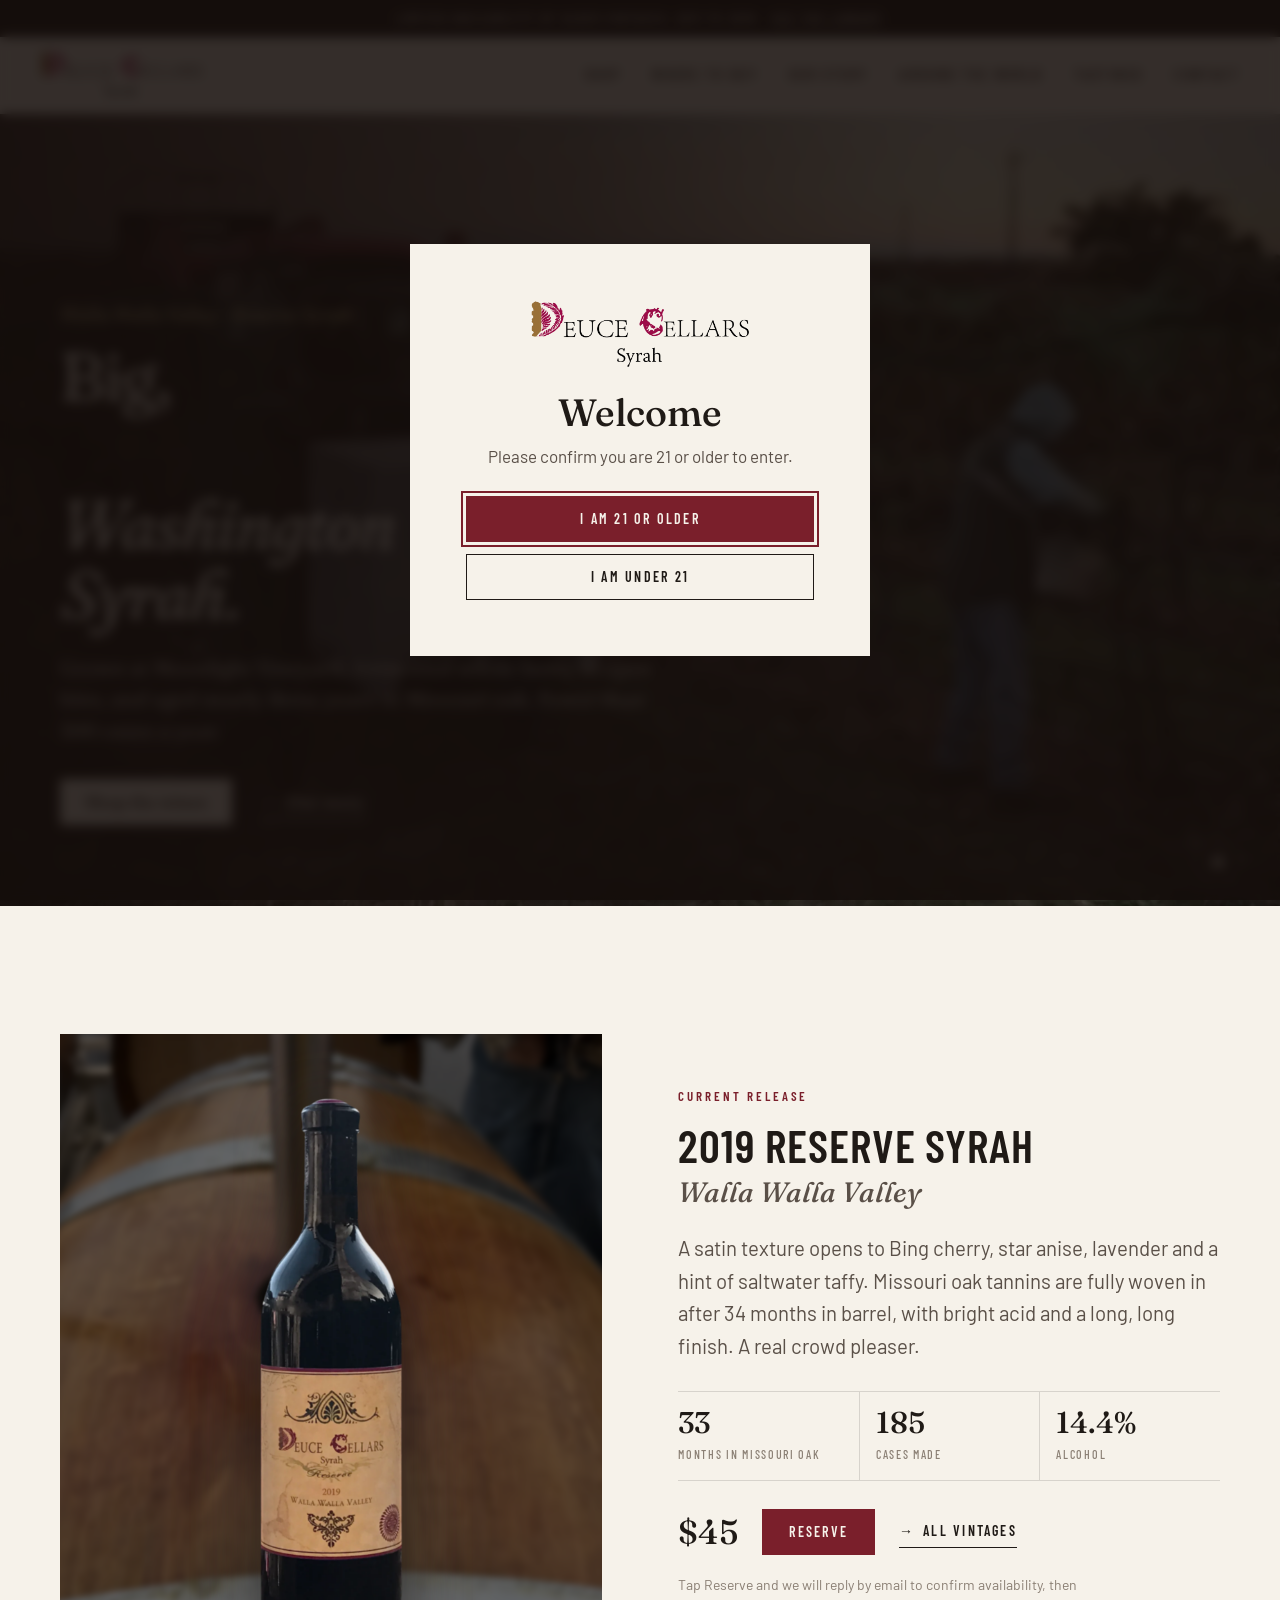
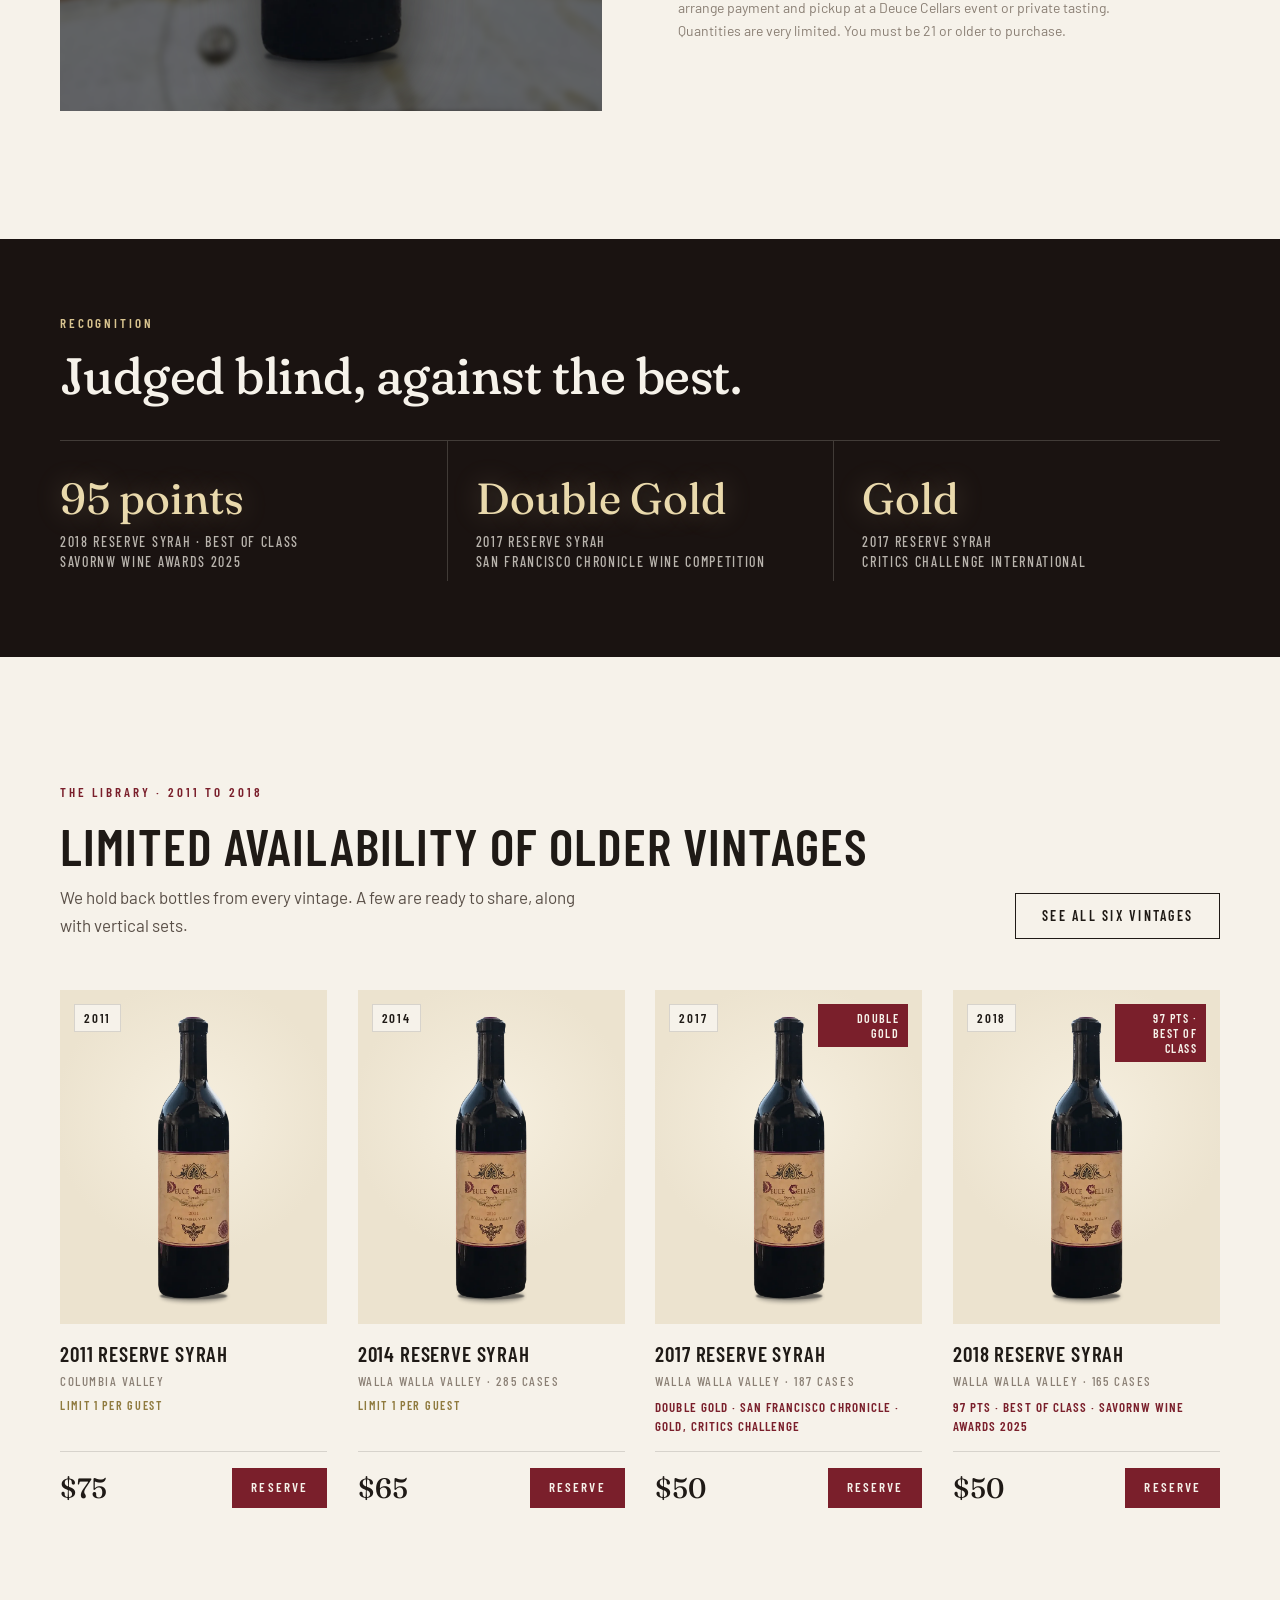
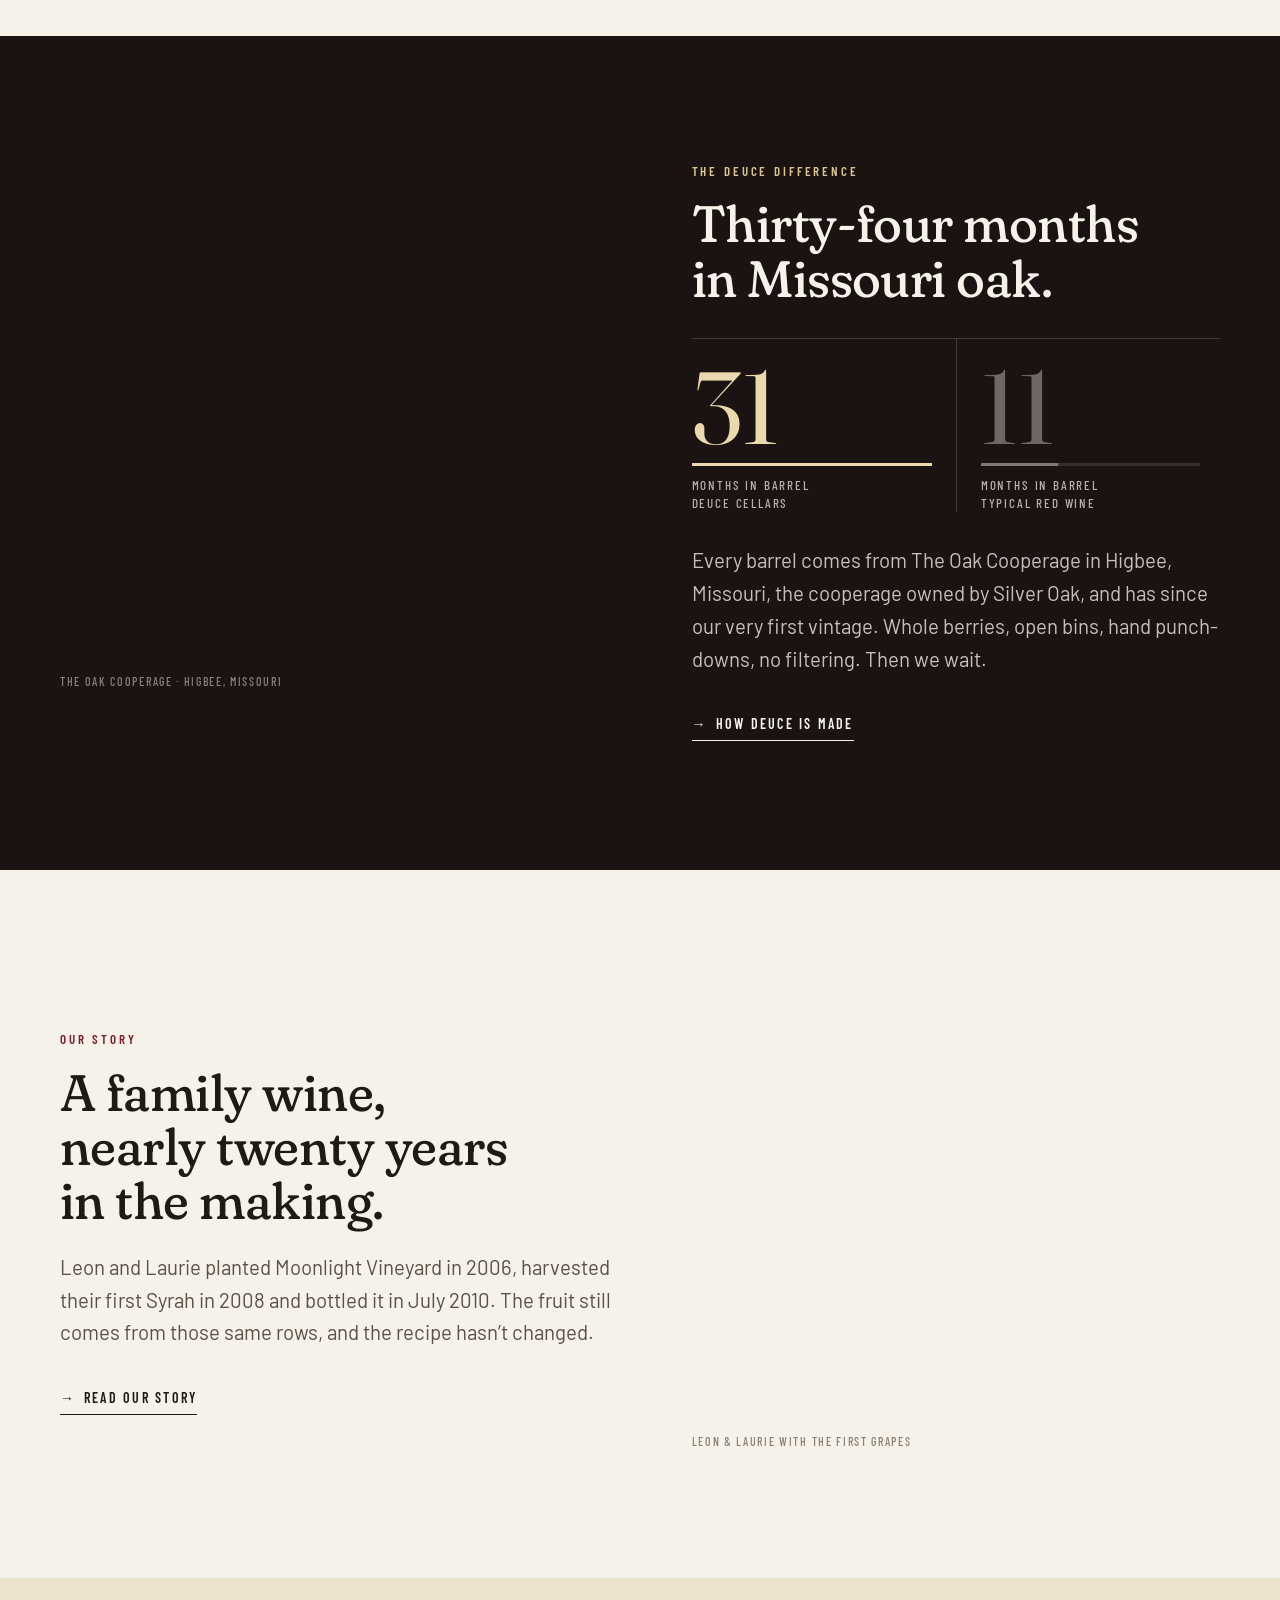
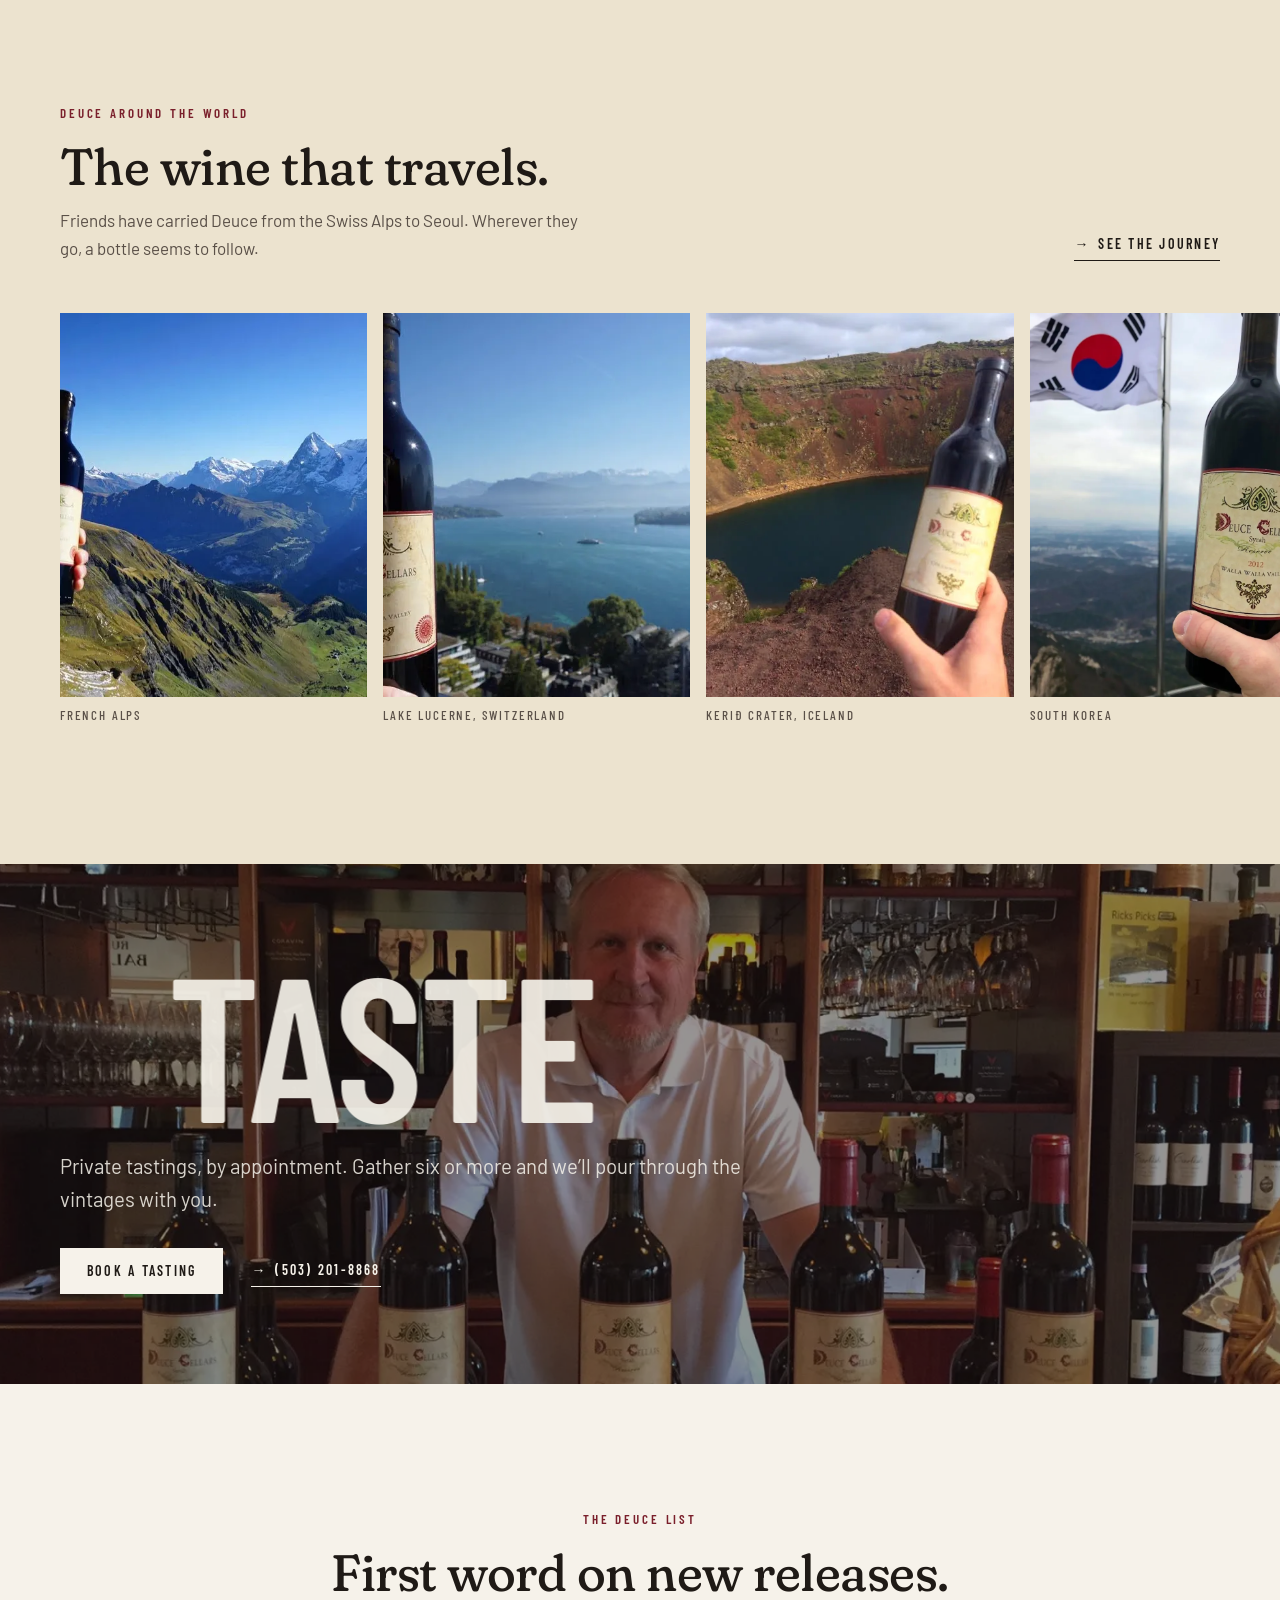
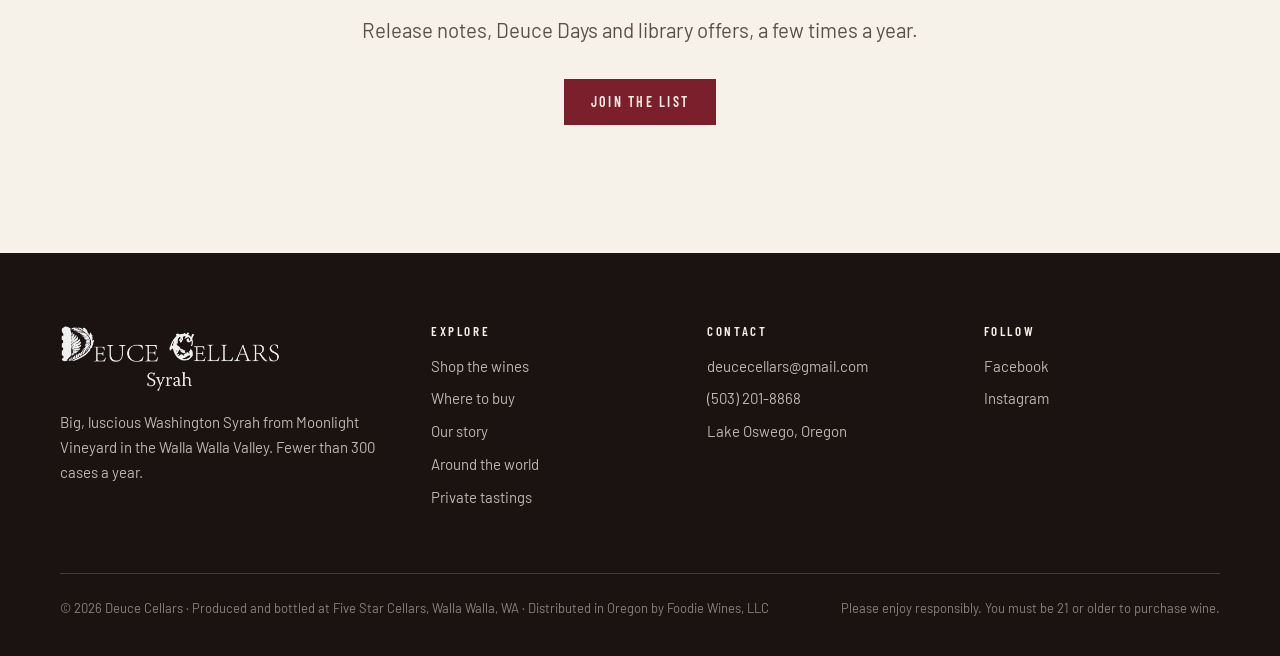
==== commit 4dcbdcaa: "Add movement and interactivity across the site Scroll reveals, word-by-word headlines, hero and pict" ====
--- a/index.html
+++ b/index.html
@@ -9,6 +9,8 @@
 <link rel="preconnect" href="https://fonts.gstatic.com" crossorigin>
 <link href="https://fonts.googleapis.com/css2?family=Barlow+Condensed:wght@500;600&family=Barlow:wght@400;500&family=Fraunces:ital,opsz,wght,SOFT,WONK@0,9..144,300..700,0..100,0..1;1,9..144,300..700,0..100,0..1&display=swap" rel="stylesheet">
 <link rel="stylesheet" href="css/style.css">
+<link rel="stylesheet" href="css/motion.css">
+<script>/* Turns on the site's movement unless the device asks for reduced motion */(function(d){var c=d.documentElement.classList;try{if(matchMedia('(prefers-reduced-motion: reduce)').matches)return}catch(e){}c.add('m');try{if(sessionStorage.getItem('deuce-pour')){sessionStorage.removeItem('deuce-pour');c.add('pour-in')}}catch(e){}try{if(localStorage.getItem('deuce-21')!=='yes')c.add('gate-up')}catch(e){c.add('gate-up')}setTimeout(function(){if(!c.contains('m-ok'))c.remove('m','pour-in','gate-up')},4000)})(document)</script>
 </head>
 <body>
 <div class="announce"><a href="wines.html#library">Limited availability of older vintages, 2011 to 2018 · <span>See the library</span></a></div>
@@ -221,6 +223,7 @@
 
 <script src="js/wines.js"></script>
 <script src="js/site.js"></script>
+<script src="js/motion.js"></script>
 
 </body>
 </html>
--- a/css/motion.css
+++ b/css/motion.css
@@ -0,0 +1,334 @@
+/* Deuce Cellars — movement layer.
+   Animation rules sit under html.m, which the head script sets only when the visitor
+   hasn't asked their device for reduced motion. Without it the site looks as before.
+   The vintage scrubber, gallery filter and stat bars work in both modes. */
+
+:root { --ease-out: cubic-bezier(.2, .7, .2, 1); --ease-lux: cubic-bezier(.16, .84, .24, 1); }
+
+/* ---- Reading progress along the bottom of the header ---------------------- */
+.scroll-line {
+  position: absolute; left: 0; right: 0; bottom: -1px; height: 2px; pointer-events: none;
+  background: linear-gradient(90deg, var(--wine-deep), var(--wine) 60%, #b4485a);
+  transform-origin: 0 50%; transform: scaleX(var(--sp, 0));
+}
+
+/* ---- Page arrival: the glass drains away ---------------------------------- */
+html.pour-in::after, html.pour-in::before {
+  content: ''; position: fixed; left: 0; right: 0; z-index: 98; pointer-events: none;
+  animation: pour-drain .95s var(--ease-lux) .08s both;
+}
+html.pour-in::after { top: 0; height: 100vh; height: 100lvh; background: var(--wine-deep); }
+html.pour-in::before { top: -34px; height: 35px; background: var(--wave) 0 100% / 240px 35px repeat-x; animation-name: pour-drain, wave-roll; animation-duration: .95s, 1.6s; animation-timing-function: var(--ease-lux), linear; animation-iteration-count: 1, infinite; }
+@keyframes pour-drain { from { transform: translate3d(0, 0, 0); } to { transform: translate3d(0, calc(100lvh + 40px), 0); } }
+@keyframes wave-roll { to { background-position-x: 240px; } }
+:root { --wave: url("data:image/svg+xml,%3Csvg xmlns='http://www.w3.org/2000/svg' viewBox='0 0 240 35' preserveAspectRatio='none'%3E%3Cpath d='M0 20 C 40 6 80 6 120 20 S 200 34 240 20 V35 H0Z' fill='%234b121a'/%3E%3C/svg%3E"); }
+
+/* Leaving: the glass fills from the bottom */
+.pour {
+  position: fixed; left: 0; right: 0; top: 0; height: 100vh; height: 100lvh; z-index: 98; pointer-events: none;
+  background: var(--wine-deep); transform: translate3d(0, calc(100lvh + 40px), 0);
+  transition: transform .55s cubic-bezier(.6, 0, .3, 1);
+}
+.pour::before {
+  content: ''; position: absolute; left: 0; right: 0; top: -34px; height: 35px;
+  background: var(--wave) 0 100% / 240px 35px repeat-x; animation: wave-roll 1.2s linear infinite;
+}
+.pour.go { transform: none; }
+
+/* ---- Headlines rise word by word ------------------------------------------ */
+.m .hero .display:not(.split), .m .page-hero .display:not(.split) { opacity: 0; }
+.display .w { display: inline-block; overflow: hidden; vertical-align: top; padding: 0 .06em .12em; margin: 0 -.06em -.12em; }
+.display .w > span { display: inline-block; }
+.m .display.split .w > span {
+  transform: translate3d(0, 112%, 0) rotate(4deg); transform-origin: 0 100%;
+  animation: word-up 1.15s var(--ease-lux) forwards; animation-delay: calc(.25s + var(--wi, 0) * 75ms);
+}
+@keyframes word-up { to { transform: none; } }
+
+/* Everything else in the opening frame fades up after the headline */
+@keyframes fade-up { from { opacity: 0; transform: translate3d(0, 26px, 0); } to { opacity: 1; transform: none; } }
+.m .hero-content > :not(.display), .m .page-hero .wrap > :not(.display) { animation: fade-up 1s var(--ease-out) both; }
+.m .hero-content > .eyebrow, .m .page-hero .wrap > .eyebrow { animation-delay: .1s; }
+.m .hero-content > .lede { animation-delay: .75s; }
+.m .hero-content > .actions { animation-delay: .95s; }
+.m .page-hero .wrap > .lede { animation-delay: .65s; }
+.m .hero > video, .m .page-hero > img { animation: settle 2.4s var(--ease-lux) both; }
+@keyframes settle { from { scale: 1.12; } to { scale: 1; } }
+.m .video-toggle { animation: fade-up 1s var(--ease-out) 1.3s both; }
+/* While the age check is up, the opening frame waits */
+.gate-up .hero-content > *, .gate-up .page-hero .wrap > *, .gate-up .display .w > span,
+.gate-up .hero > video, .gate-up .page-hero > img { animation-play-state: paused !important; }
+
+/* Hero layers move at different speeds as you scroll (values set by motion.js) */
+.m .hero > video, .m .page-hero > img { transform: translate3d(0, var(--hy, 0px), 0); will-change: transform; }
+.m .hero-content, .m .page-hero .wrap { transform: translate3d(0, var(--cy, 0px), 0); opacity: var(--co, 1); }
+
+/* ---- Scroll reveals ------------------------------------------------------- */
+.m .rv {
+  opacity: 0; transform: translate3d(0, 34px, 0);
+  transition: opacity 1s var(--ease-out), transform 1.2s var(--ease-lux);
+  transition-delay: var(--rd, 0ms);
+}
+.m .rv.in { opacity: 1; transform: none; }
+/* Pictures open like a curtain instead */
+.m .pm.rv { opacity: 1; transform: none; clip-path: inset(0 0 100% 0); transition: clip-path 1.4s var(--ease-lux); transition-delay: var(--rd, 0ms); }
+.m .pm.rv.in { clip-path: inset(0 0 0 0); }
+.m .pm.rv img { scale: 1.25; transition: scale 1.8s var(--ease-lux); transition-delay: var(--rd, 0ms); }
+.m .pm.rv.in img { scale: 1; }
+
+/* Picture frames used for parallax and hover zoom */
+.pm { display: block; overflow: hidden; position: relative; }
+.m .split-media .pm img { transform: translate3d(0, var(--py, 0px), 0) scale(1.14); will-change: transform; }
+.ph { display: block; overflow: hidden; }
+.ph img { transition: transform 1.4s var(--ease-lux), filter .6s; }
+@media (hover: hover) {
+  .m .strip figure:hover .ph img, .m .gallery figure:hover .ph img { transform: scale(1.06); }
+}
+.strip [data-zoom], .gallery [data-zoom] { cursor: zoom-in; }
+
+/* Vertical lineups: the bottles step up into place one by one */
+.m .vt-bottle { opacity: 0; transform: translate3d(0, 40px, 0); transition: opacity .8s var(--ease-out), transform 1s var(--ease-lux); }
+.m .vertical-card.seen .vt-bottle { opacity: 1; transform: none; }
+.m .vertical-card.seen .vt-bottle:nth-child(2) { transition-delay: .08s; }
+.m .vertical-card.seen .vt-bottle:nth-child(3) { transition-delay: .16s; }
+.m .vertical-card.seen .vt-bottle:nth-child(4) { transition-delay: .24s; }
+.m .vertical-card.seen .vt-bottle:nth-child(5) { transition-delay: .32s; }
+.m .vertical-card.seen .vt-bottle:nth-child(6) { transition-delay: .4s; }
+@media (hover: hover) {
+  .m .vertical-card:hover .vt-bottle { transform: translate3d(0, -6px, 0); transition-delay: 0s; }
+  .m .vertical-card:hover .vt-bottle:nth-child(even) { transform: translate3d(0, -10px, 0); }
+}
+
+/* ---- Bottles that tilt toward you ----------------------------------------- */
+.release-stage { perspective: 900px; }
+.m .release-stage .bottle {
+  transform: rotateY(var(--ry, 0deg)) rotateX(var(--rx, 0deg));
+  transition: transform .6s var(--ease-out); animation: bob 7s ease-in-out infinite;
+}
+@keyframes bob { 0%, 100% { translate: 0 0; } 50% { translate: 0 -8px; } }
+.m .release-stage > img.bg { transform: translate3d(var(--bx, 0px), var(--by, 0px), 0) scale(1.06); transition: transform .8s var(--ease-out); }
+.glare {
+  position: absolute; inset: 0; z-index: 1; pointer-events: none; opacity: 0; transition: opacity .5s;
+  background: radial-gradient(42% 32% at var(--gx, 50%) var(--gy, 30%), rgba(255, 238, 205, .2), rgba(255, 238, 205, 0) 70%);
+  mix-blend-mode: screen;
+}
+.release-stage:hover .glare { opacity: 1; }
+.m .tile--bottle { perspective: 700px; }
+.m .tile--bottle > img, .m .wine-card:hover .tile--bottle > img {
+  transform: translateY(var(--ty, 0px)) rotateY(var(--ry, 0deg)) rotateX(var(--rx, 0deg));
+  transition: transform .5s var(--ease-out);
+}
+.m .wine-card:hover .tile--bottle > img { --ty: -6px; }
+
+/* ---- Buttons: a pour of colour on hover ----------------------------------- */
+.m .btn { position: relative; overflow: hidden; isolation: isolate; transition: color .35s, border-color .35s, background-color .35s, translate .45s var(--ease-out); }
+.m .btn::after {
+  content: ''; position: absolute; inset: -2px; z-index: -1; background: var(--wine-deep);
+  transform: translate3d(0, 104%, 0); border-radius: 50% 50% 0 0 / 16px 16px 0 0;
+  transition: transform .55s var(--ease-lux), border-radius .55s var(--ease-lux);
+}
+@media (hover: hover) {
+  .m .btn:hover { background: var(--wine); }
+  .m .btn:hover::after { transform: none; border-radius: 0; }
+  .m .btn-ghost:hover { background: transparent; }
+  .m .btn-light:hover { background: var(--paper); border-color: var(--wine); color: var(--paper); }
+}
+.m .btn-ghost::after { background: var(--ink); }
+.m .btn-light::after { background: var(--wine); }
+
+/* Arrow links: the underline runs out and back in */
+@media (hover: hover) {
+  .m .link-arrow { border-bottom-color: transparent; background: linear-gradient(currentColor, currentColor) 0 100% / 100% 1px no-repeat; }
+  .m .link-arrow:hover { animation: line-run .7s var(--ease-lux); }
+}
+@keyframes line-run {
+  0% { background-size: 100% 1px; background-position: 100% 100%; }
+  45% { background-size: 0 1px; background-position: 100% 100%; }
+  46% { background-size: 0 1px; background-position: 0 100%; }
+  100% { background-size: 100% 1px; background-position: 0 100%; }
+}
+
+/* ---- Numbers and bars ----------------------------------------------------- */
+.stat-bar { display: block; height: 3px; margin-top: 16px; max-width: 240px; background: rgba(246, 242, 234, .12); overflow: hidden; }
+.stat-bar i { display: block; height: 100%; background: #e9d9ac; transform-origin: 0 50%; transform: scaleX(var(--v, 1)); }
+.stat:last-child .stat-bar i { background: rgba(246, 242, 234, .38); }
+.section:not(.section--night) .stat-bar { background: var(--line); }
+.section:not(.section--night) .stat-bar i { background: var(--wine); }
+.section:not(.section--night) .stat:last-child .stat-bar i { background: var(--paper-3); }
+.m .stat-bar i { transform: scaleX(0); transition: transform 2s var(--ease-lux) .25s; }
+.m .seen .stat-bar i { transform: scaleX(var(--v, 1)); }
+.count { font-variant-numeric: tabular-nums; }
+
+/* Big word band: the word drifts sideways as you pass */
+.m .bigword .word { transform: translate3d(var(--wx, 0px), 0, 0); will-change: transform; }
+.m .bigword > img { transform: translate3d(0, var(--py, 0px), 0) scale(1.15); }
+
+/* Award numbers glow in */
+.m .awards .award b { transition: text-shadow 1.6s var(--ease-out) .4s; }
+.m .awards .award.seen b { text-shadow: 0 0 28px rgba(233, 217, 172, .28); }
+
+/* ---- Story timeline: a line of wine runs down the years -------------------- */
+.timeline.is-live { position: relative; border-top: 0; }
+.timeline.is-live::before, .timeline.is-live::after {
+  content: ''; position: absolute; left: 7px; top: var(--lt, 41px); height: var(--lh, calc(100% - 82px)); width: 2px; background: var(--line);
+}
+.timeline.is-live::after { background: var(--wine); transform-origin: 50% 0; transform: scaleY(var(--tp, 0)); }
+.timeline.is-live li { position: relative; padding-left: 40px; border-bottom: 1px solid var(--line); }
+.timeline.is-live li:first-child { border-top: 1px solid var(--line); }
+.timeline.is-live li::before {
+  content: ''; position: absolute; left: 1px; top: 34px; width: 14px; height: 14px; border-radius: 50%; z-index: 1;
+  background: var(--paper); border: 2px solid var(--paper-3); transition: background .5s, border-color .5s, transform .5s var(--ease-out);
+}
+.timeline.is-live b { color: var(--ink-3); transition: color .6s; }
+.timeline.is-live li.on::before { background: var(--wine); border-color: var(--wine); transform: scale(1.15); }
+.timeline.is-live li.on b { color: var(--wine); }
+.timeline.is-live li.now::before { box-shadow: 0 0 0 6px rgba(122, 31, 43, .14); }
+
+/* ---- Lightbox ------------------------------------------------------------- */
+.m .lightbox { animation: lb-in .35s var(--ease-out) both; }
+.m .lightbox figure { animation: lb-fig .55s var(--ease-lux) both; }
+@keyframes lb-in { from { opacity: 0; } }
+@keyframes lb-fig { from { opacity: 0; transform: scale(.94) translate3d(0, 16px, 0); } }
+.lightbox img { transition: opacity .25s; }
+.lightbox img.is-swap { opacity: 0; }
+.lightbox-nav {
+  position: absolute; top: 50%; width: 52px; height: 52px; margin-top: -26px; border: 1px solid rgba(246, 242, 234, .4);
+  background: rgba(20, 13, 11, .4); color: var(--paper); font: 300 26px/1 var(--sans); cursor: pointer;
+}
+.lightbox-nav:hover { background: var(--paper); color: var(--ink); }
+.lightbox-prev { left: 16px; }
+.lightbox-next { right: 16px; }
+.lightbox-count { display: block; margin-top: 6px; font: 500 12px/1 var(--cond); letter-spacing: .2em; color: rgba(246, 242, 234, .5); }
+@media (max-width: 700px) {
+  .lightbox-nav { top: auto; bottom: 16px; margin: 0; width: 46px; height: 46px; }
+}
+
+/* ---- Age check ------------------------------------------------------------ */
+.m .age-gate { animation: lb-in .5s var(--ease-out) both; }
+.m .age-card { animation: fade-up .9s var(--ease-lux) .1s both; }
+.m .age-card > * { animation: fade-up .9s var(--ease-out) both; }
+.m .age-card > :nth-child(1) { animation-delay: .2s; }
+.m .age-card > :nth-child(2) { animation-delay: .32s; }
+.m .age-card > :nth-child(3) { animation-delay: .42s; }
+.m .age-card > :nth-child(4) { animation-delay: .52s; }
+.age-gate.is-leaving { opacity: 0; transition: opacity .45s; }
+.age-gate.is-leaving .age-card { transform: translate3d(0, -16px, 0) scale(.98); transition: transform .45s var(--ease-out); }
+
+/* ---- Phone menu: links slide in one after another ------------------------- */
+@media (max-width: 900px) {
+  .m .nav-open .site-nav a { animation: fade-up .5s var(--ease-out) both; }
+  .m .nav-open .site-nav a:nth-child(2) { animation-delay: .04s; }
+  .m .nav-open .site-nav a:nth-child(3) { animation-delay: .08s; }
+  .m .nav-open .site-nav a:nth-child(4) { animation-delay: .12s; }
+  .m .nav-open .site-nav a:nth-child(5) { animation-delay: .16s; }
+  .m .nav-open .site-nav a:nth-child(6) { animation-delay: .2s; }
+}
+
+/* ---- Home travel strip: drag to browse ------------------------------------ */
+@media (hover: hover) and (pointer: fine) { .strip { cursor: grab; } }
+.strip.is-drag { cursor: grabbing; scroll-snap-type: none; user-select: none; }
+.strip.is-drag img { pointer-events: none; }
+.m .strip figure { transition: transform .6s var(--ease-lux); }
+.strip-hint { display: block; margin-top: 18px; text-align: center; font: 500 12px/1 var(--cond); letter-spacing: .2em; text-transform: uppercase; color: var(--ink-3); }
+
+/* ---- Map dots drop in the first time the map draws ------------------------ */
+.m .map-intro .dot { transform-box: fill-box; transform-origin: 50% 50%; animation: dot-in .6s var(--ease-out) both; }
+.m .map-intro .dot:nth-child(4n+2) { animation-delay: .08s; }
+.m .map-intro .dot:nth-child(4n+3) { animation-delay: .16s; }
+.m .map-intro .dot:nth-child(4n) { animation-delay: .24s; }
+@keyframes dot-in { from { opacity: 0; transform: scale(0); } 70% { transform: scale(1.4); } }
+.m .dot.is-on { animation: dot-ping 1.8s ease-out infinite; transform-box: fill-box; transform-origin: 50% 50%; }
+@keyframes dot-ping { 0% { stroke-width: 2; } 50% { stroke-width: 6; stroke-opacity: .35; } 100% { stroke-width: 2; } }
+
+/* ---- Cursor ring (desktop only) ------------------------------------------- */
+.cursor {
+  position: fixed; left: 0; top: 0; z-index: 120; pointer-events: none; width: 36px; height: 36px; margin: -18px 0 0 -18px;
+  border-radius: 50%; border: 1px solid rgba(122, 31, 43, .55); opacity: 0;
+  display: grid; place-items: center; transition: width .35s var(--ease-out), height .35s var(--ease-out), margin .35s var(--ease-out),
+    background-color .35s, border-color .35s, opacity .3s;
+}
+.cursor.is-on { opacity: 1; }
+.cursor.is-link { width: 56px; height: 56px; margin: -28px 0 0 -28px; background: rgba(122, 31, 43, .08); }
+.cursor.is-label { width: 78px; height: 78px; margin: -39px 0 0 -39px; background: var(--wine); border-color: var(--wine); }
+.cursor span { font: 600 11px/1 var(--cond); letter-spacing: .18em; text-transform: uppercase; color: var(--paper); opacity: 0; transition: opacity .25s; }
+.cursor.is-label span { opacity: 1; }
+.cursor.is-dark { border-color: rgba(233, 217, 172, .6); }
+.cursor.is-dark.is-link { background: rgba(233, 217, 172, .1); }
+
+/* ---- Vintage scrubber (Wines page) ---------------------------------------- */
+.scrub-section { overflow: hidden; }
+.section--night .section-head p { color: rgba(246, 242, 234, .72); }
+.scrub:empty { display: none; }
+.scrub { display: grid; grid-template-columns: 1fr 1fr; gap: clamp(28px, 5vw, 80px); align-items: center; }
+.scrub-stage {
+  position: relative; aspect-ratio: 1 / 1; display: flex; align-items: flex-end; justify-content: center; padding-bottom: 4%;
+  background: radial-gradient(60% 55% at 50% 45%, #3c2420 0%, rgba(26, 19, 17, 0) 72%);
+}
+.scrub-year {
+  position: absolute; inset: 0; display: grid; place-items: center; pointer-events: none; overflow: hidden;
+  font: 300 clamp(110px, 21vw, 300px)/1 var(--serif); letter-spacing: -.04em; color: rgba(233, 217, 172, .1);
+  font-variant-numeric: lining-nums;
+}
+.scrub-year span { display: block; transition: transform .6s var(--ease-lux), opacity .4s; }
+.scrub-year span.is-out { transform: translate3d(0, var(--dir, -40%), 0); opacity: 0; }
+.scrub-year span.is-pre { transform: translate3d(0, calc(var(--dir, -40%) * -1), 0); opacity: 0; transition: none; }
+.scrub-bottles { position: relative; height: 92%; aspect-ratio: 268 / 973; }
+.scrub-bottles img {
+  position: absolute; inset: 0; width: 100%; height: 100%; object-fit: contain;
+  filter: drop-shadow(0 24px 26px rgba(0, 0, 0, .6)); transition: opacity .45s, transform .7s var(--ease-lux);
+}
+.scrub-bottles img.is-out { opacity: 0; transform: translate3d(var(--bdx, -30px), 0, 0) rotate(var(--bdr, -3deg)); }
+.scrub-bottles img.is-pre { opacity: 0; transform: translate3d(calc(var(--bdx, -30px) * -1), 0, 0) rotate(calc(var(--bdr, -3deg) * -1)); transition: none; }
+.scrub-info { min-height: 380px; display: flex; flex-direction: column; }
+.scrub-status { display: inline-block; align-self: flex-start; font: 600 12px/1 var(--cond); letter-spacing: .18em; text-transform: uppercase; padding: 7px 10px 6px; border: 1px solid rgba(233, 217, 172, .4); color: #e9d9ac; }
+.scrub-status--current { background: var(--wine); border-color: var(--wine); color: var(--paper); }
+.scrub-name { font: 600 clamp(28px, 3.2vw, 42px)/1.05 var(--cond); text-transform: uppercase; letter-spacing: .02em; margin-top: 18px; }
+.scrub-meta { margin: 8px 0 0; font: 500 13px/1.4 var(--cond); letter-spacing: .14em; text-transform: uppercase; color: rgba(246, 242, 234, .6); }
+.scrub-award { margin: 14px 0 0; font: 500 italic 19px/1.3 var(--serif); color: #e9d9ac; }
+.scrub-note { margin: 16px 0 0; color: rgba(246, 242, 234, .78); max-width: 52ch; }
+.scrub-foot { display: flex; align-items: center; gap: 24px; margin-top: auto; padding-top: 24px; }
+.scrub-foot .price { color: var(--paper); }
+.scrub-foot .link-arrow { color: var(--paper); }
+.scrub-foot .price--soon { color: rgba(246, 242, 234, .6); }
+.scrub-text { transition: opacity .3s, transform .45s var(--ease-out); }
+.scrub-text.is-swap { opacity: 0; transform: translate3d(0, 8px, 0); }
+.scrub-rail { grid-column: 1 / -1; position: relative; padding-top: 8px; }
+.scrub-range {
+  -webkit-appearance: none; appearance: none; display: block; width: 100%; height: 44px; margin: 0; background: transparent; cursor: pointer;
+  --fill: 50%;
+}
+.scrub-range:focus-visible { outline: 2px solid #e9d9ac; outline-offset: 4px; }
+.scrub-range::-webkit-slider-runnable-track { height: 2px; background: linear-gradient(90deg, #e9d9ac var(--fill), rgba(246, 242, 234, .2) var(--fill)); }
+.scrub-range::-moz-range-track { height: 2px; background: rgba(246, 242, 234, .2); }
+.scrub-range::-moz-range-progress { height: 2px; background: #e9d9ac; }
+.scrub-range::-webkit-slider-thumb {
+  -webkit-appearance: none; width: 26px; height: 26px; margin-top: -12px; border-radius: 50%;
+  background: var(--wine); border: 2px solid #e9d9ac; box-shadow: 0 0 0 6px rgba(122, 31, 43, .3); transition: box-shadow .3s;
+}
+.scrub-range::-moz-range-thumb { width: 22px; height: 22px; border-radius: 50%; background: var(--wine); border: 2px solid #e9d9ac; box-shadow: 0 0 0 6px rgba(122, 31, 43, .3); }
+.scrub-range:active::-webkit-slider-thumb { box-shadow: 0 0 0 12px rgba(122, 31, 43, .35); }
+.scrub-ticks { display: flex; justify-content: space-between; margin: 4px 13px 0; }
+.scrub-ticks button {
+  flex: 0 0 0; display: flex; justify-content: center; border: 0; background: none; padding: 6px 0; cursor: pointer; color: rgba(246, 242, 234, .45);
+  font: 600 13px/1 var(--cond); letter-spacing: .1em; transition: color .3s;
+}
+.scrub-ticks button span { white-space: nowrap; }
+.scrub-ticks button:hover, .scrub-ticks button.is-on { color: #e9d9ac; }
+.scrub-hint { margin: 18px 0 0; text-align: center; font: 500 12px/1 var(--cond); letter-spacing: .2em; text-transform: uppercase; color: rgba(246, 242, 234, .4); }
+@media (max-width: 900px) {
+  .scrub { grid-template-columns: 1fr; }
+  .scrub-stage { aspect-ratio: 5 / 4; }
+  .scrub-info { min-height: 0; }
+  .scrub-ticks button { font-size: 11px; letter-spacing: 0; }
+  .scrub-ticks button:nth-child(even) span { visibility: hidden; }
+  .scrub-ticks button.is-on span { visibility: visible; }
+}
+
+/* ---- World page: places filter -------------------------------------------- */
+.places { display: flex; flex-wrap: wrap; align-items: center; justify-content: space-between; gap: 14px 24px; margin-bottom: 36px; }
+.places-count { font: 500 13px/1.3 var(--cond); letter-spacing: .16em; text-transform: uppercase; color: var(--ink-3); }
+.places-count b { font: 500 22px/1 var(--serif); letter-spacing: 0; color: var(--wine); margin-right: 4px; }
+.chip i { font-style: normal; opacity: .6; margin-left: 4px; }
+.gallery figure { transition: opacity .35s, transform .5s var(--ease-out); }
+.gallery figure.is-out, .m .gallery figure.is-out { opacity: 0; transform: scale(.96); }
+.gallery figure[hidden] { display: none; }
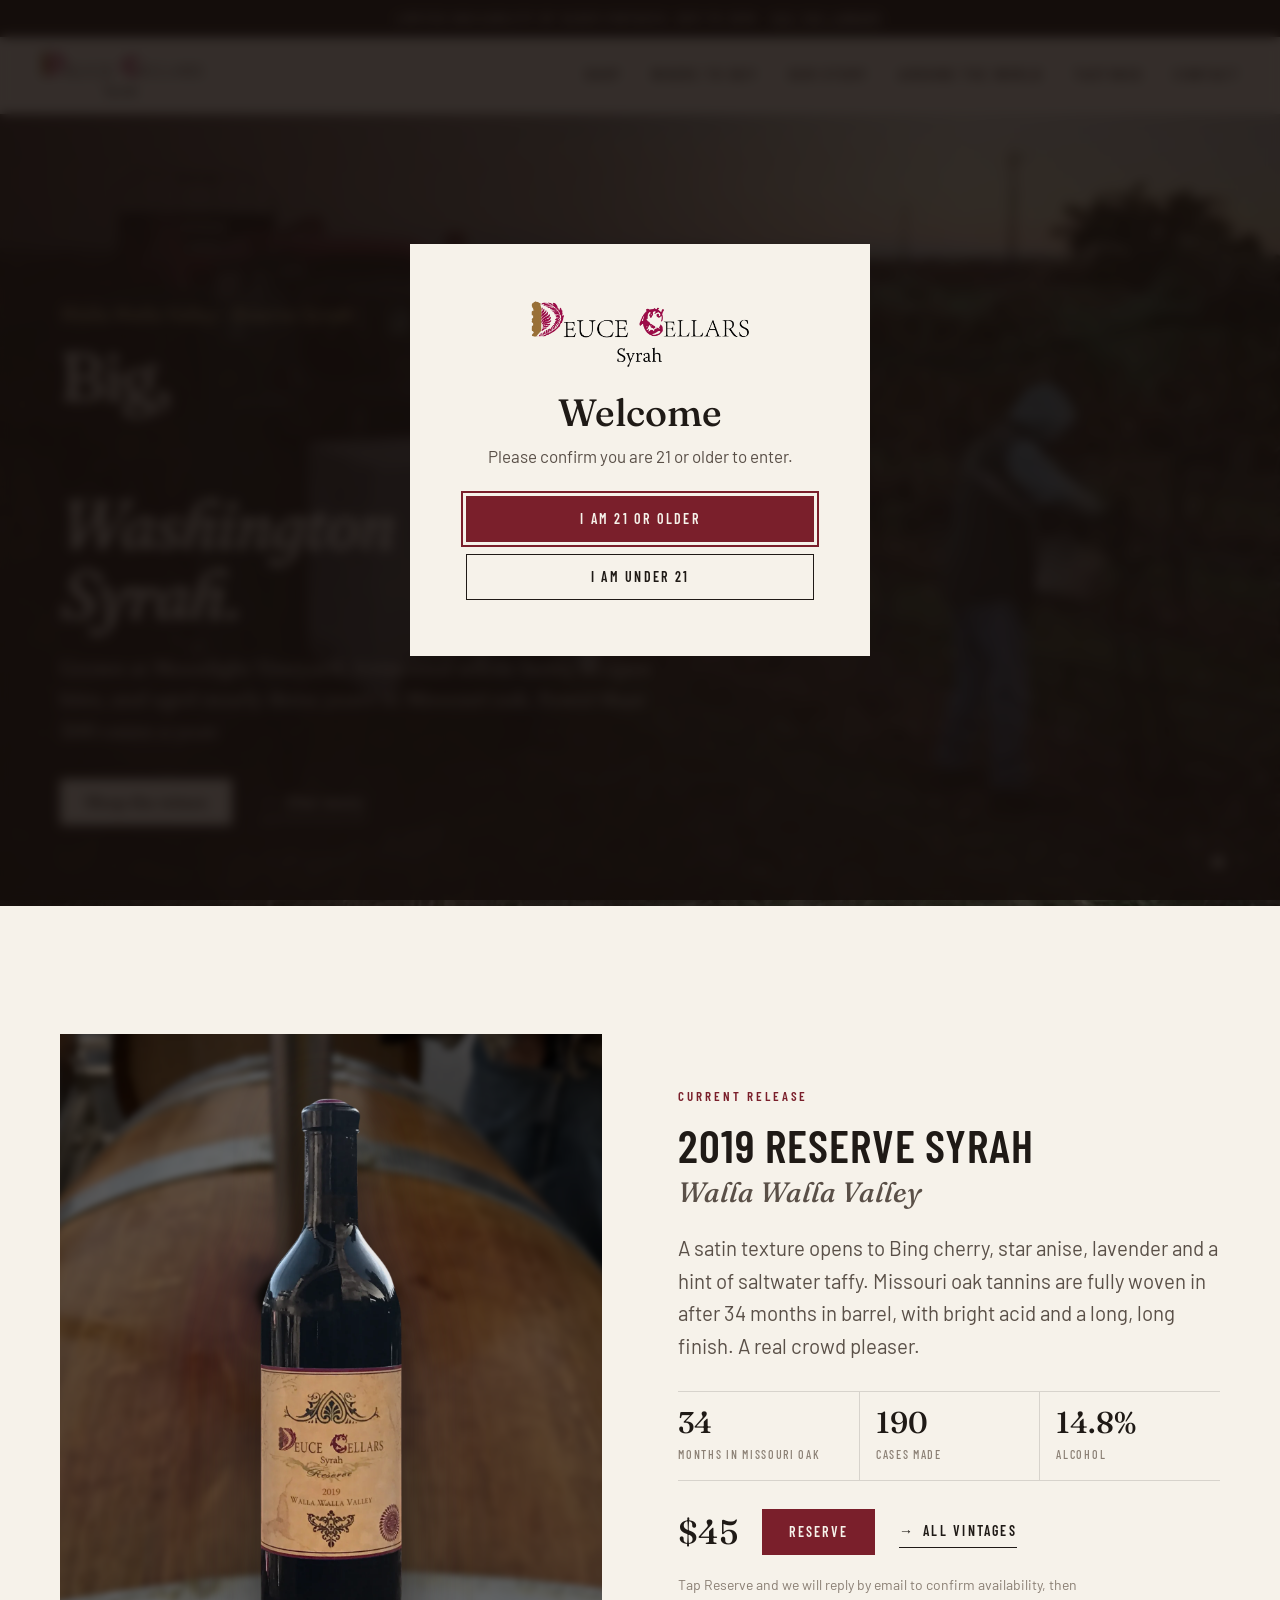
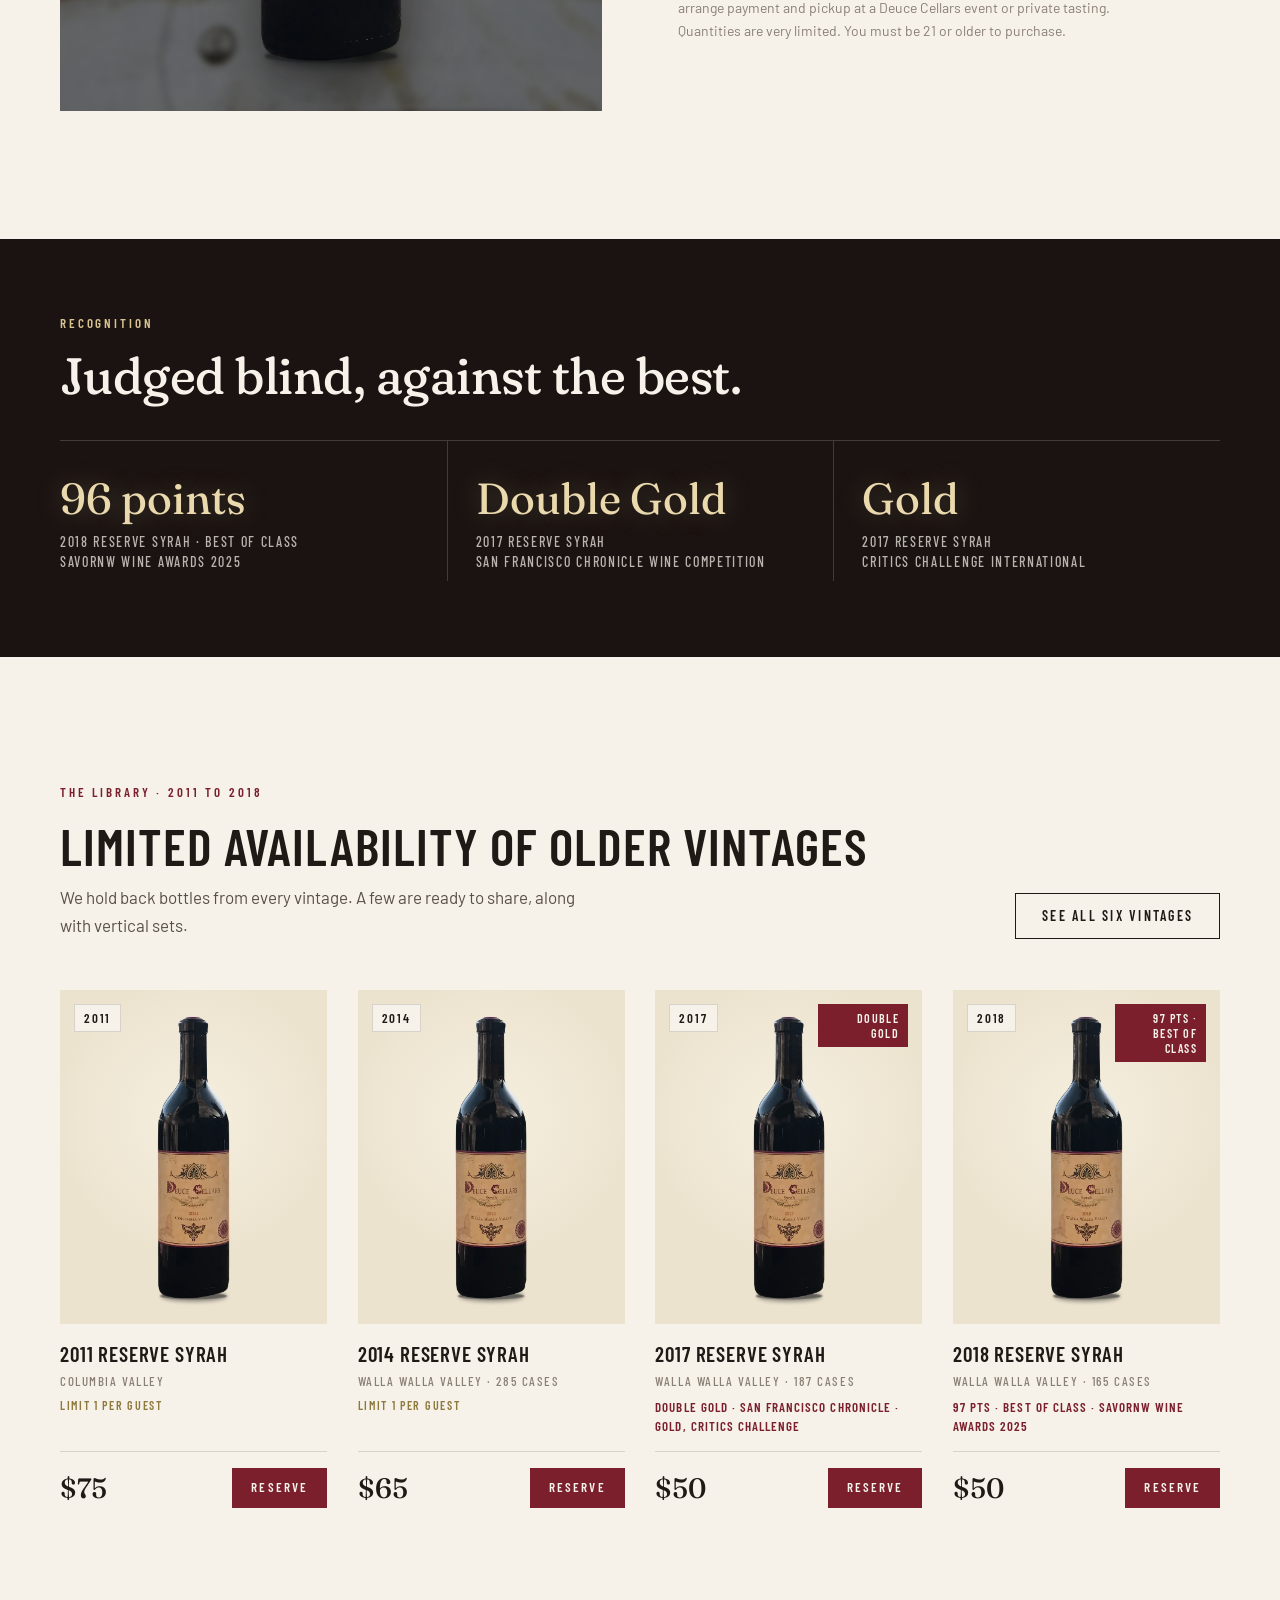
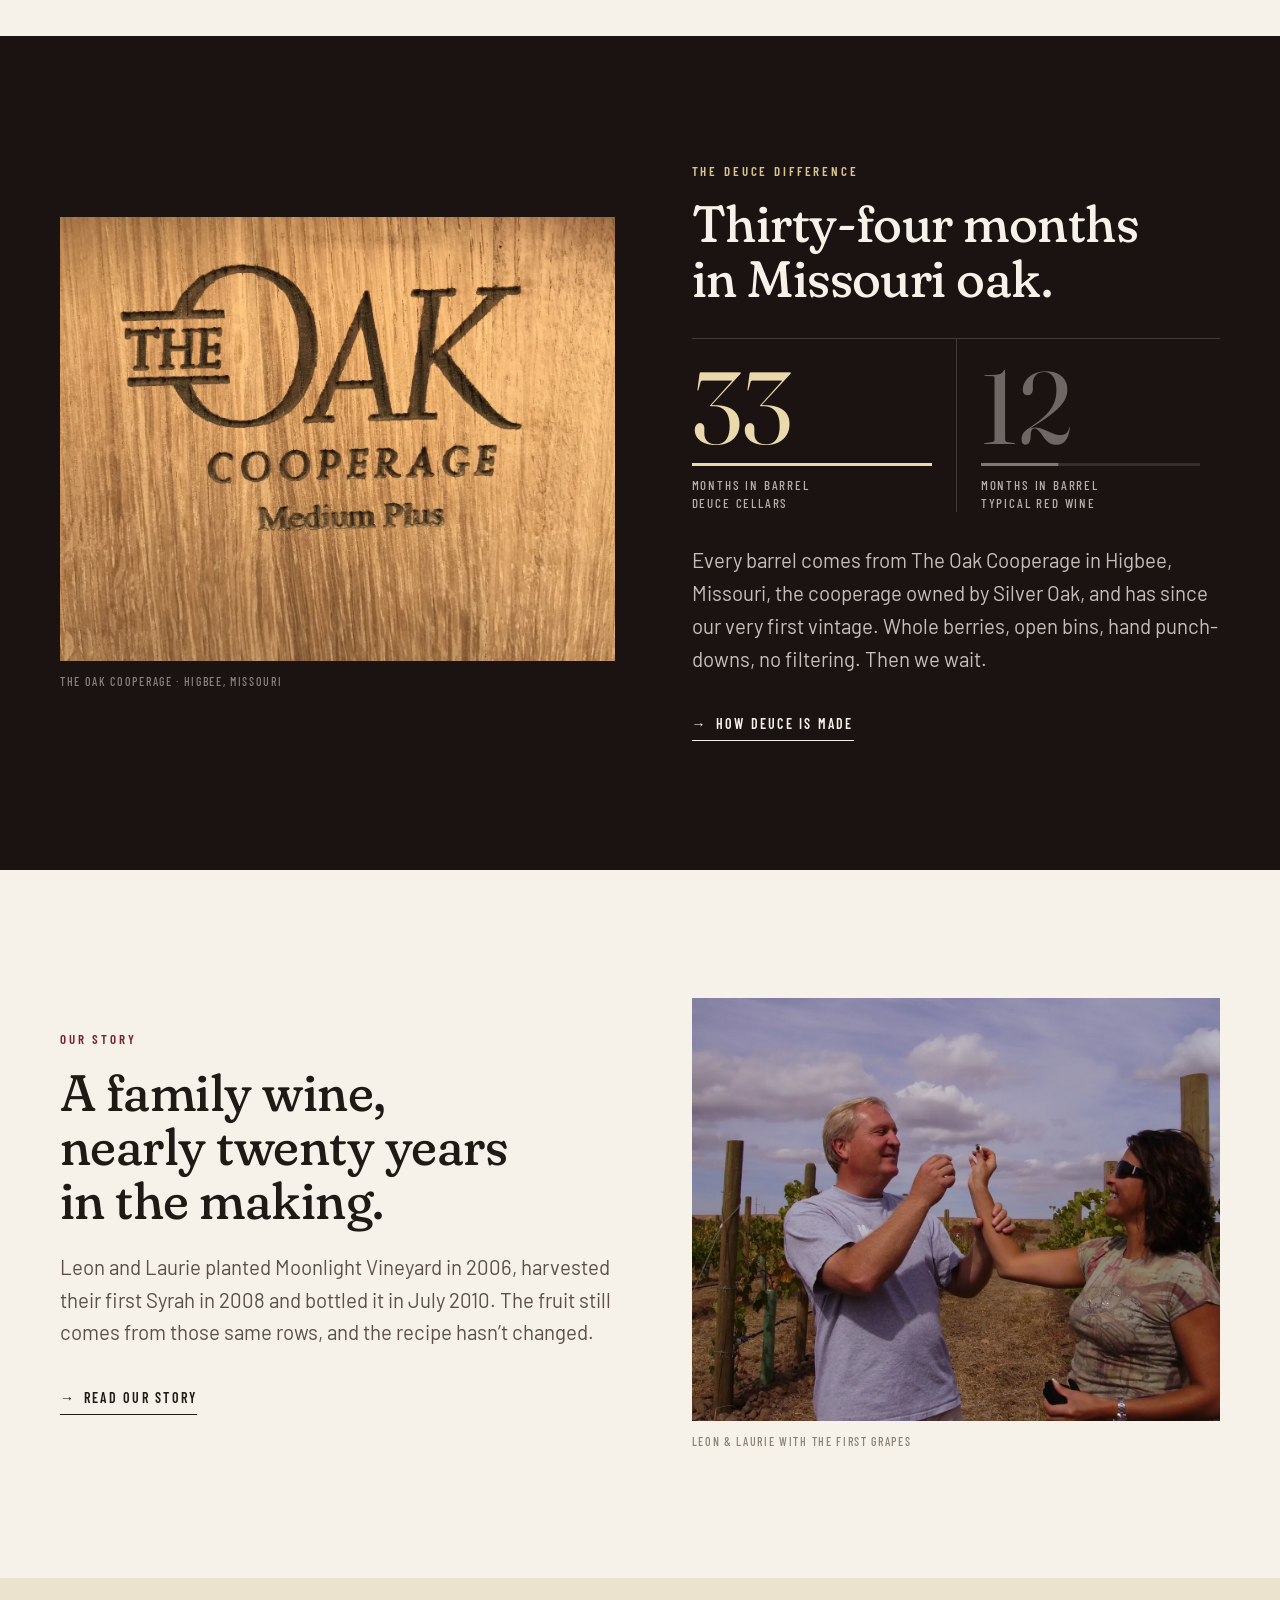
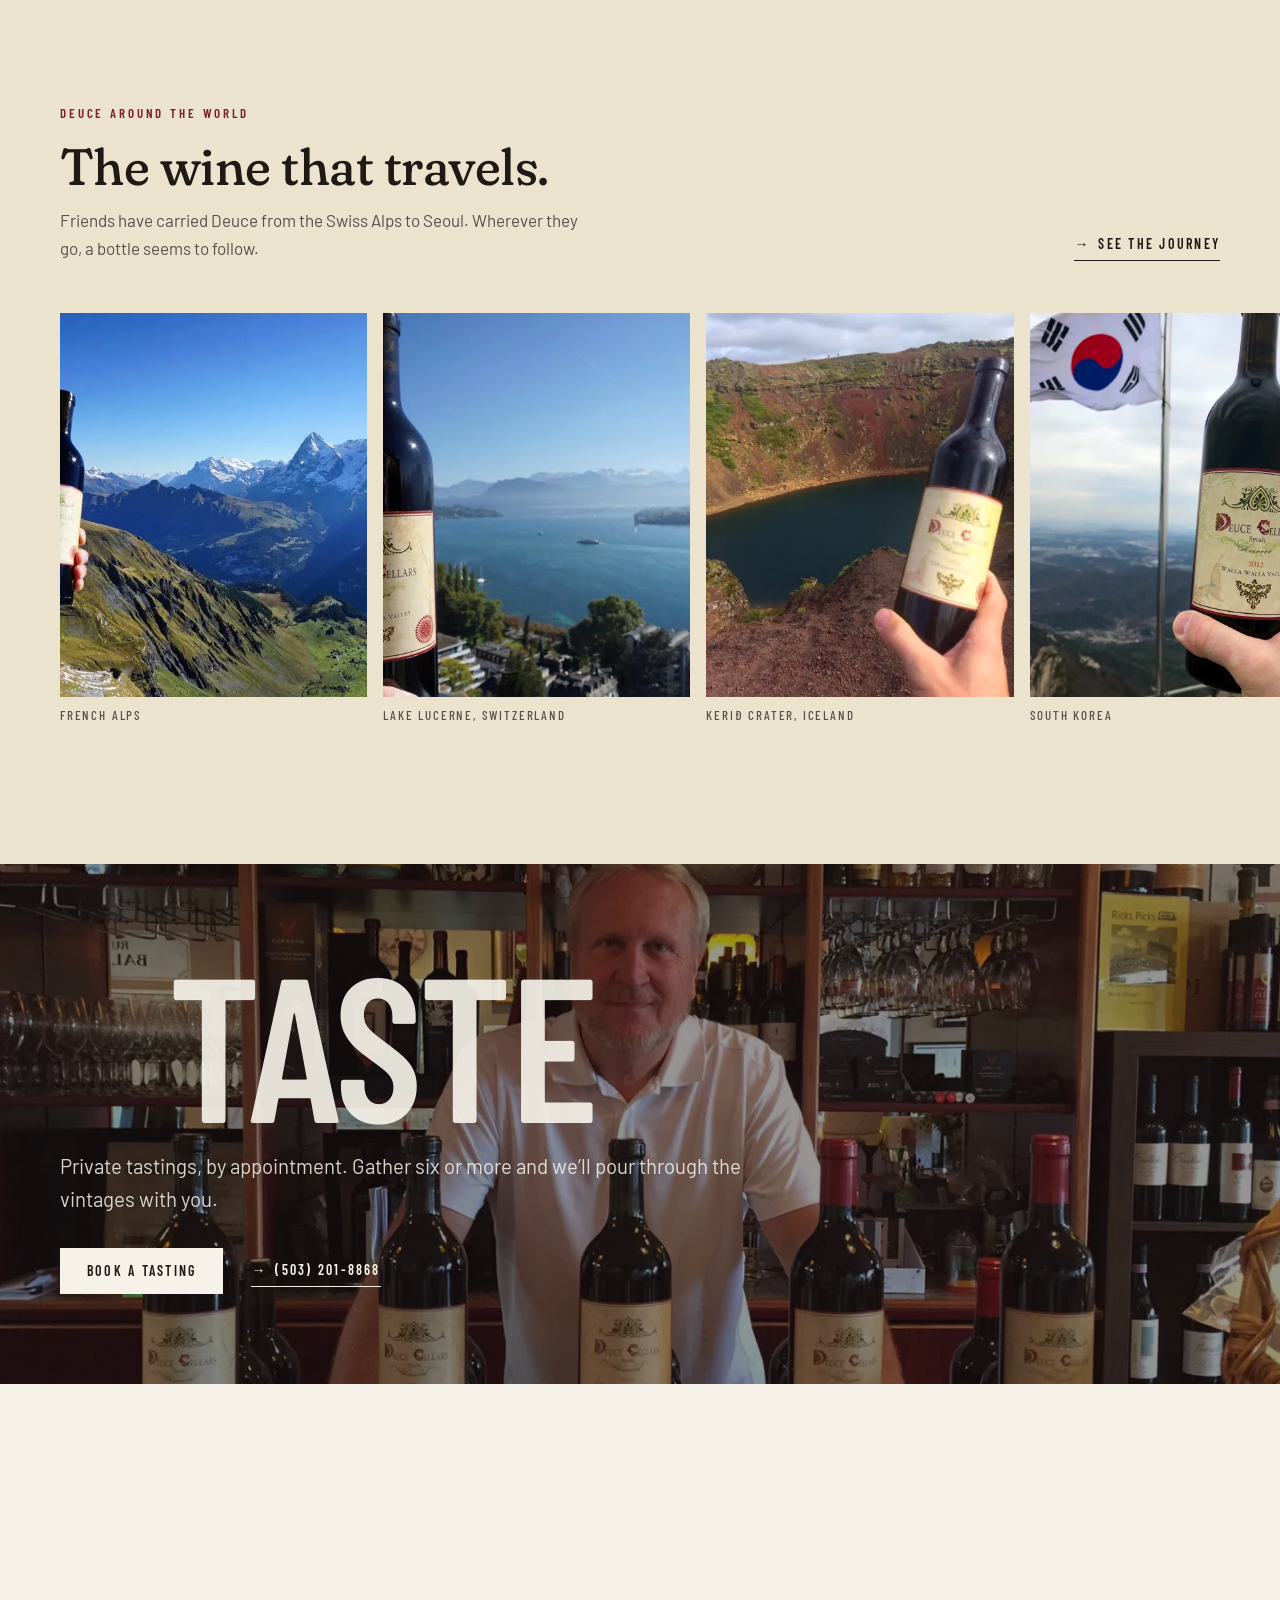
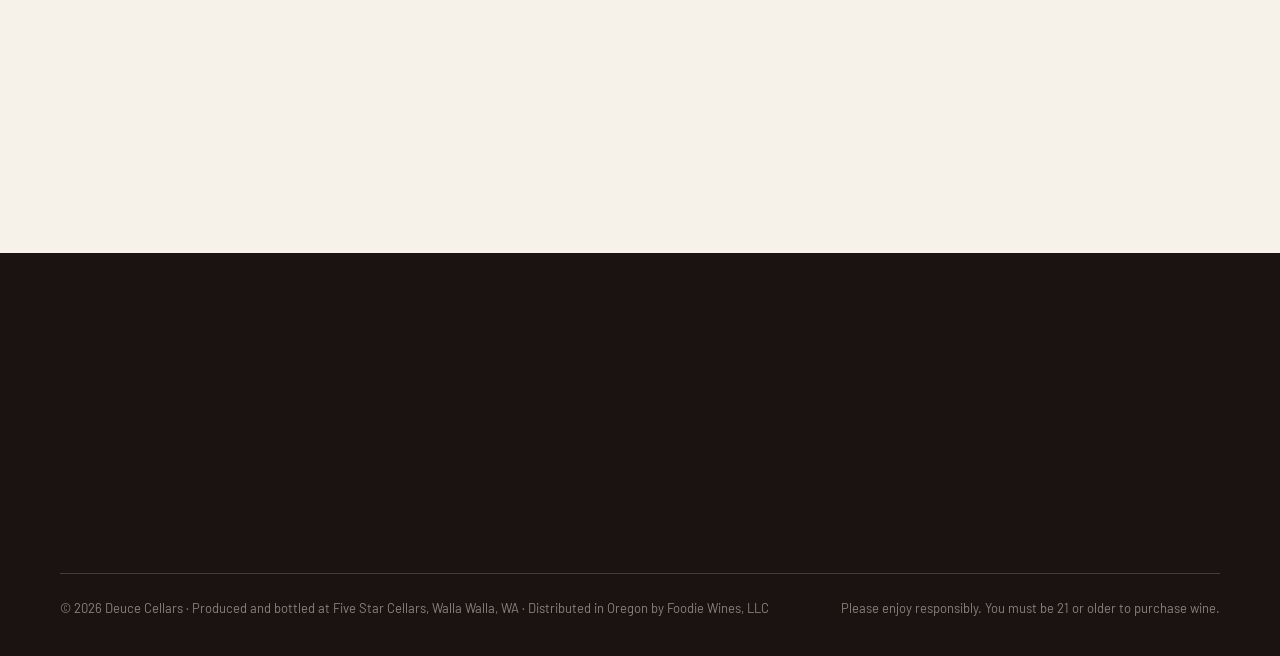
==== commit a2ba362f: "Version the motion and site files so browsers fetch the new copies Co-Authored-By: Claude Opus 5.5 <" ====
--- a/index.html
+++ b/index.html
@@ -9,7 +9,7 @@
 <link rel="preconnect" href="https://fonts.gstatic.com" crossorigin>
 <link href="https://fonts.googleapis.com/css2?family=Barlow+Condensed:wght@500;600&family=Barlow:wght@400;500&family=Fraunces:ital,opsz,wght,SOFT,WONK@0,9..144,300..700,0..100,0..1;1,9..144,300..700,0..100,0..1&display=swap" rel="stylesheet">
 <link rel="stylesheet" href="css/style.css">
-<link rel="stylesheet" href="css/motion.css">
+<link rel="stylesheet" href="css/motion.css?v=3">
 <script>/* Turns on the site's movement unless the device asks for reduced motion */(function(d){var c=d.documentElement.classList;try{if(matchMedia('(prefers-reduced-motion: reduce)').matches)return}catch(e){}c.add('m');try{if(sessionStorage.getItem('deuce-pour')){sessionStorage.removeItem('deuce-pour');c.add('pour-in')}}catch(e){}try{if(localStorage.getItem('deuce-21')!=='yes')c.add('gate-up')}catch(e){c.add('gate-up')}setTimeout(function(){if(!c.contains('m-ok'))c.remove('m','pour-in','gate-up')},4000)})(document)</script>
 </head>
 <body>
@@ -222,8 +222,8 @@
 </footer>
 
 <script src="js/wines.js"></script>
-<script src="js/site.js"></script>
-<script src="js/motion.js"></script>
+<script src="js/site.js?v=3"></script>
+<script src="js/motion.js?v=3"></script>
 
 </body>
 </html>
--- a/css/motion.css
+++ b/css/motion.css
@@ -37,7 +37,9 @@
 
 /* ---- Headlines rise word by word ------------------------------------------ */
 .m .hero .display:not(.split), .m .page-hero .display:not(.split) { opacity: 0; }
-.display .w { display: inline-block; overflow: hidden; vertical-align: top; padding: 0 .06em .12em; margin: 0 -.06em -.12em; }
+.display.split { text-wrap: wrap; }
+.display .w { display: inline-block; overflow: hidden; vertical-align: top; white-space: nowrap; padding-bottom: .14em; margin-bottom: -.14em; }
+.display em .w { padding-right: .1em; margin-right: -.1em; }
 .display .w > span { display: inline-block; }
 .m .display.split .w > span {
   transform: translate3d(0, 112%, 0) rotate(4deg); transform-origin: 0 100%;
@@ -70,11 +72,13 @@
   transition-delay: var(--rd, 0ms);
 }
 .m .rv.in { opacity: 1; transform: none; }
-/* Pictures open like a curtain instead */
-.m .pm.rv { opacity: 1; transform: none; clip-path: inset(0 0 100% 0); transition: clip-path 1.4s var(--ease-lux); transition-delay: var(--rd, 0ms); }
-.m .pm.rv.in { clip-path: inset(0 0 0 0); }
-.m .pm.rv img { scale: 1.25; transition: scale 1.8s var(--ease-lux); transition-delay: var(--rd, 0ms); }
-.m .pm.rv.in img { scale: 1; }
+/* Pictures open like a curtain instead. The figure is what's watched: a fully clipped
+   element doesn't count as on screen, so the clip sits on the frame inside it. */
+.m .split-media.rv { opacity: 1; transform: none; }
+.m .split-media.rv .pm { clip-path: inset(0 0 100% 0); transition: clip-path 1.4s var(--ease-lux); transition-delay: var(--rd, 0ms); }
+.m .split-media.rv.in .pm { clip-path: inset(0 0 0 0); }
+.m .split-media.rv .pm img { scale: 1.25; transition: scale 1.8s var(--ease-lux); transition-delay: var(--rd, 0ms); }
+.m .split-media.rv.in .pm img { scale: 1; }
 
 /* Picture frames used for parallax and hover zoom */
 .pm { display: block; overflow: hidden; position: relative; }
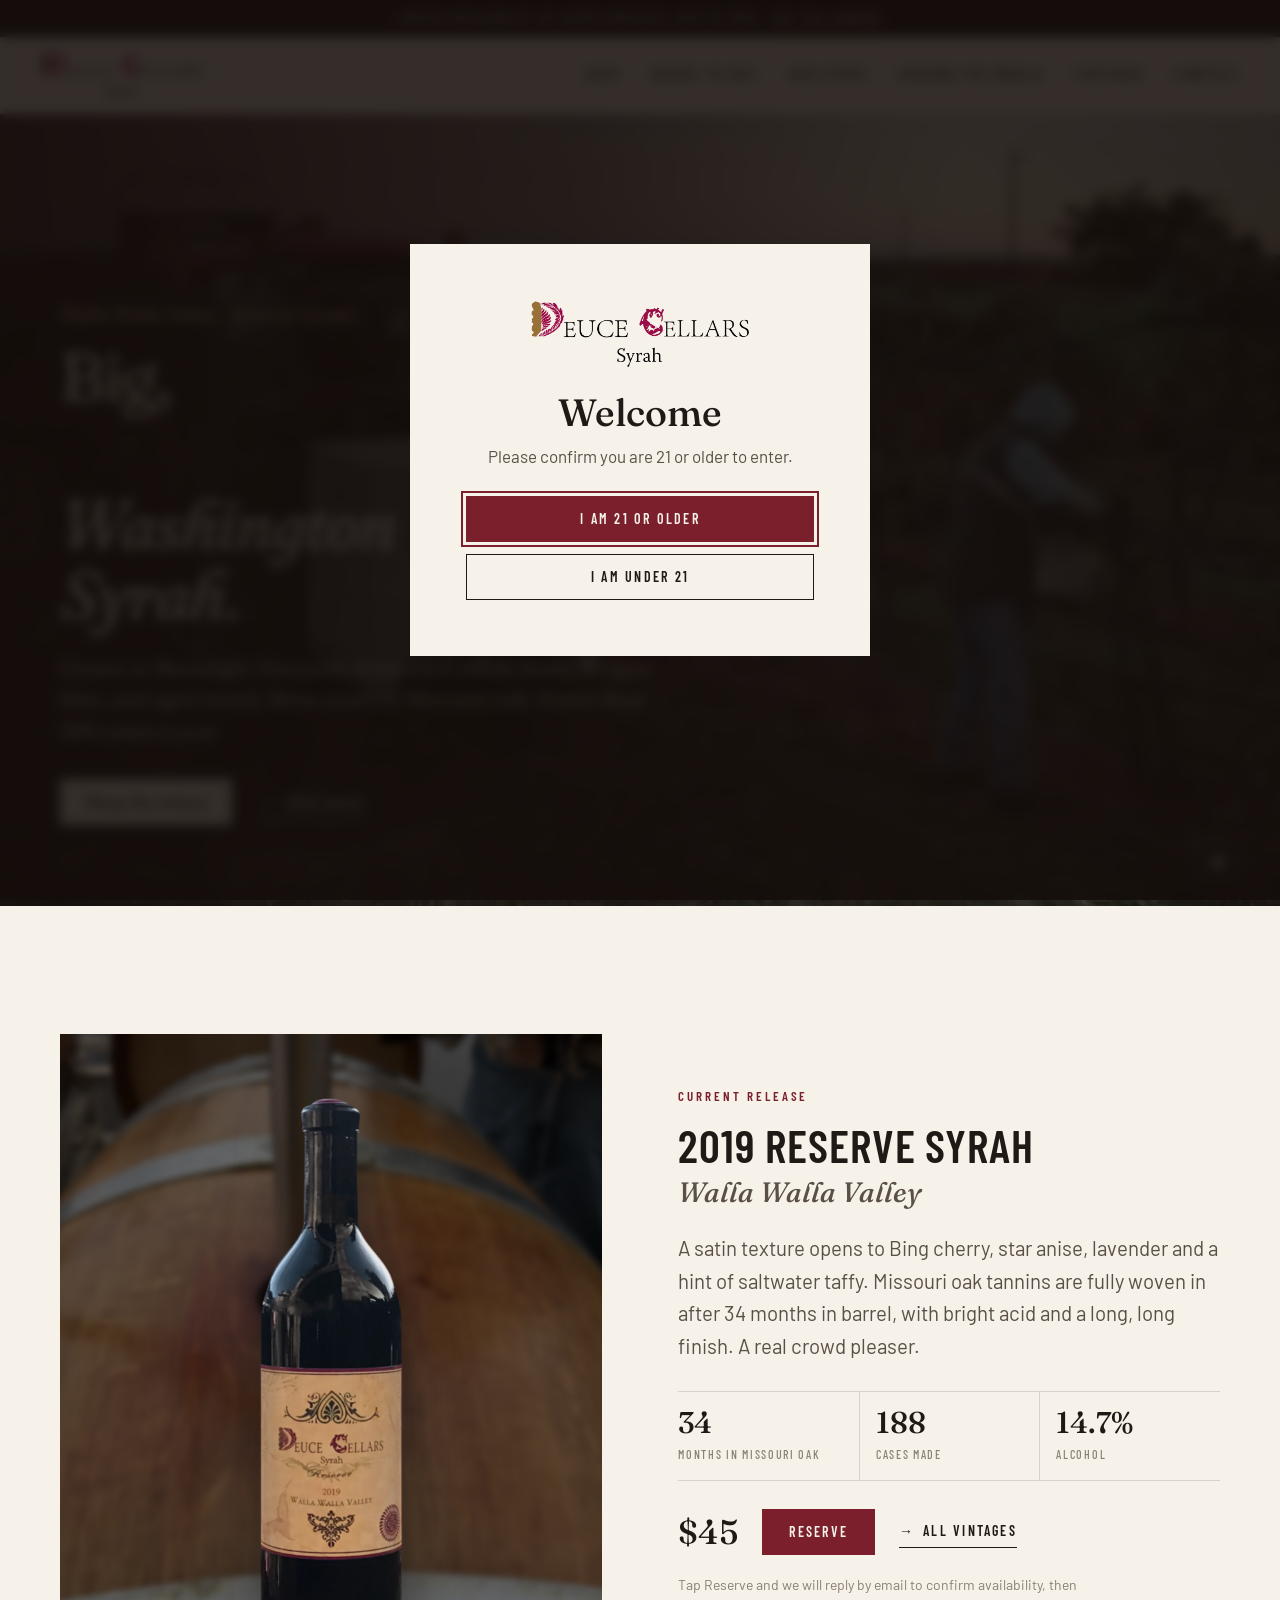
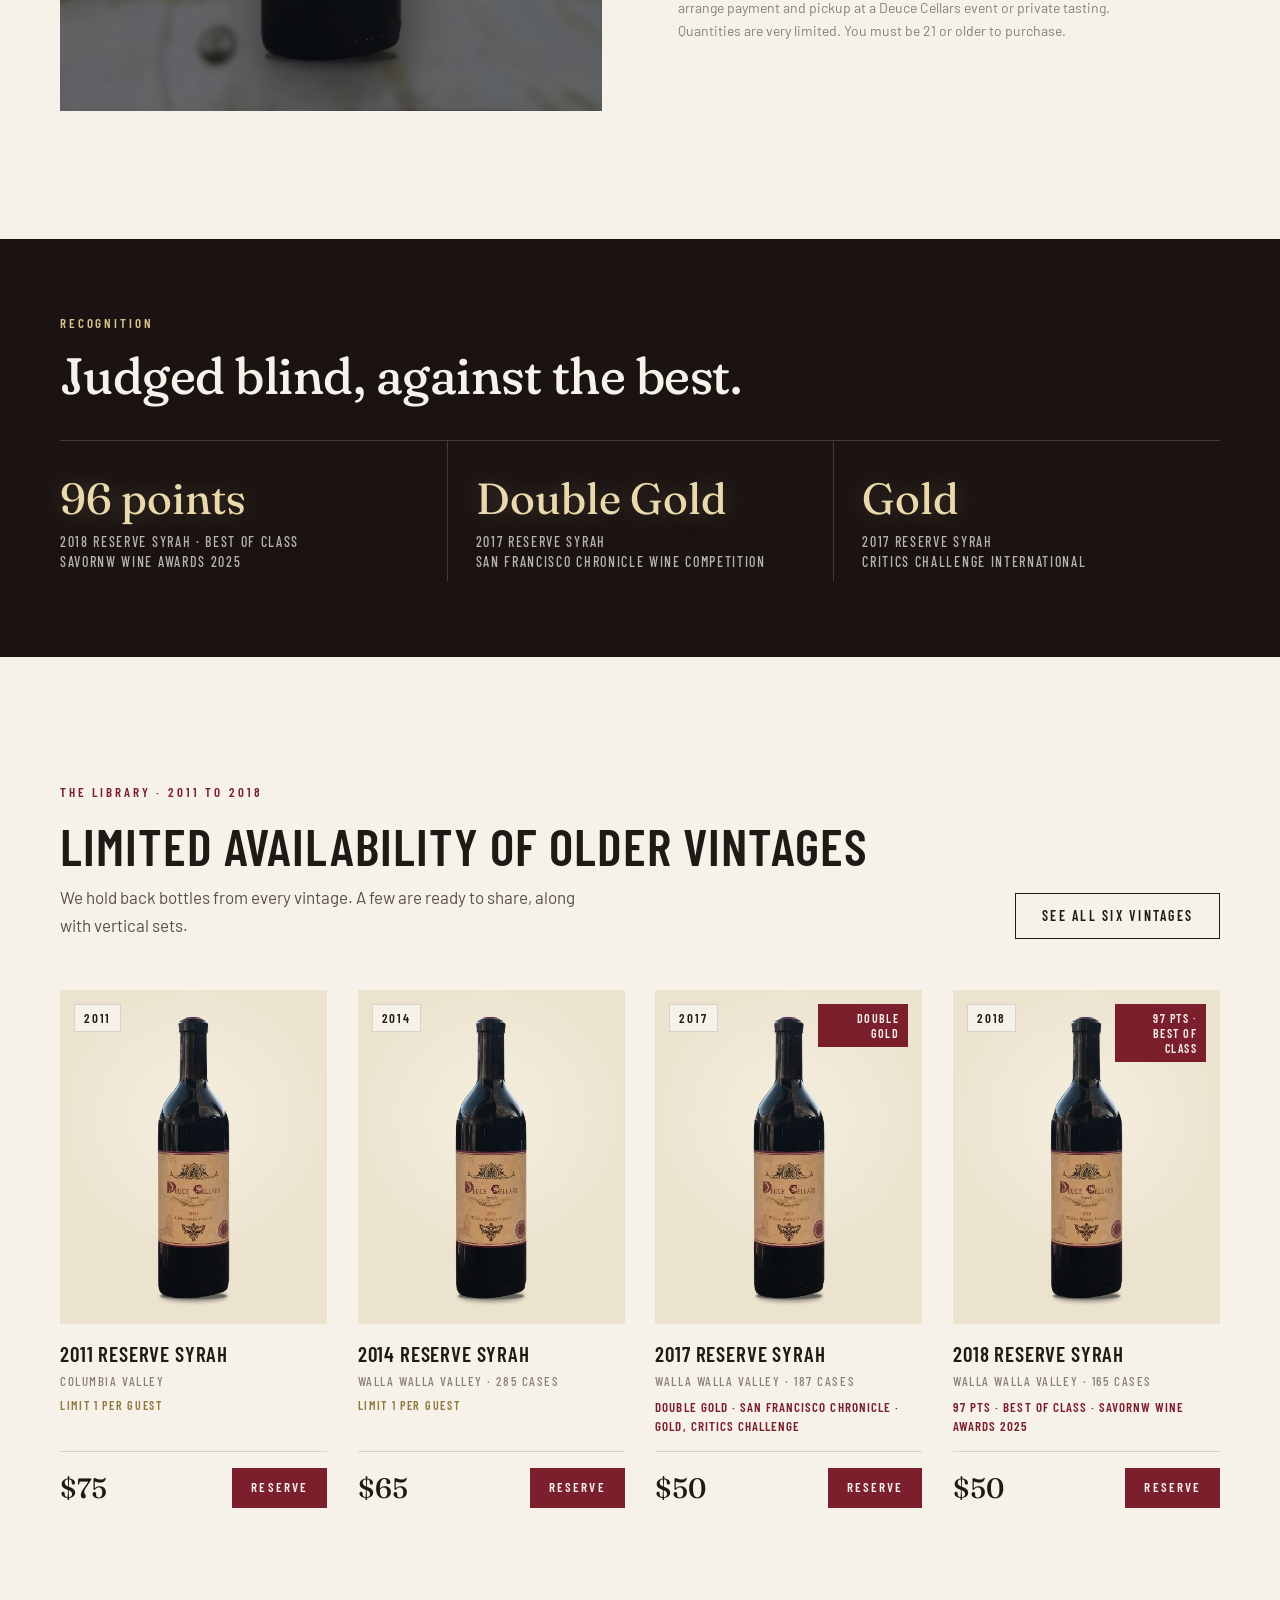
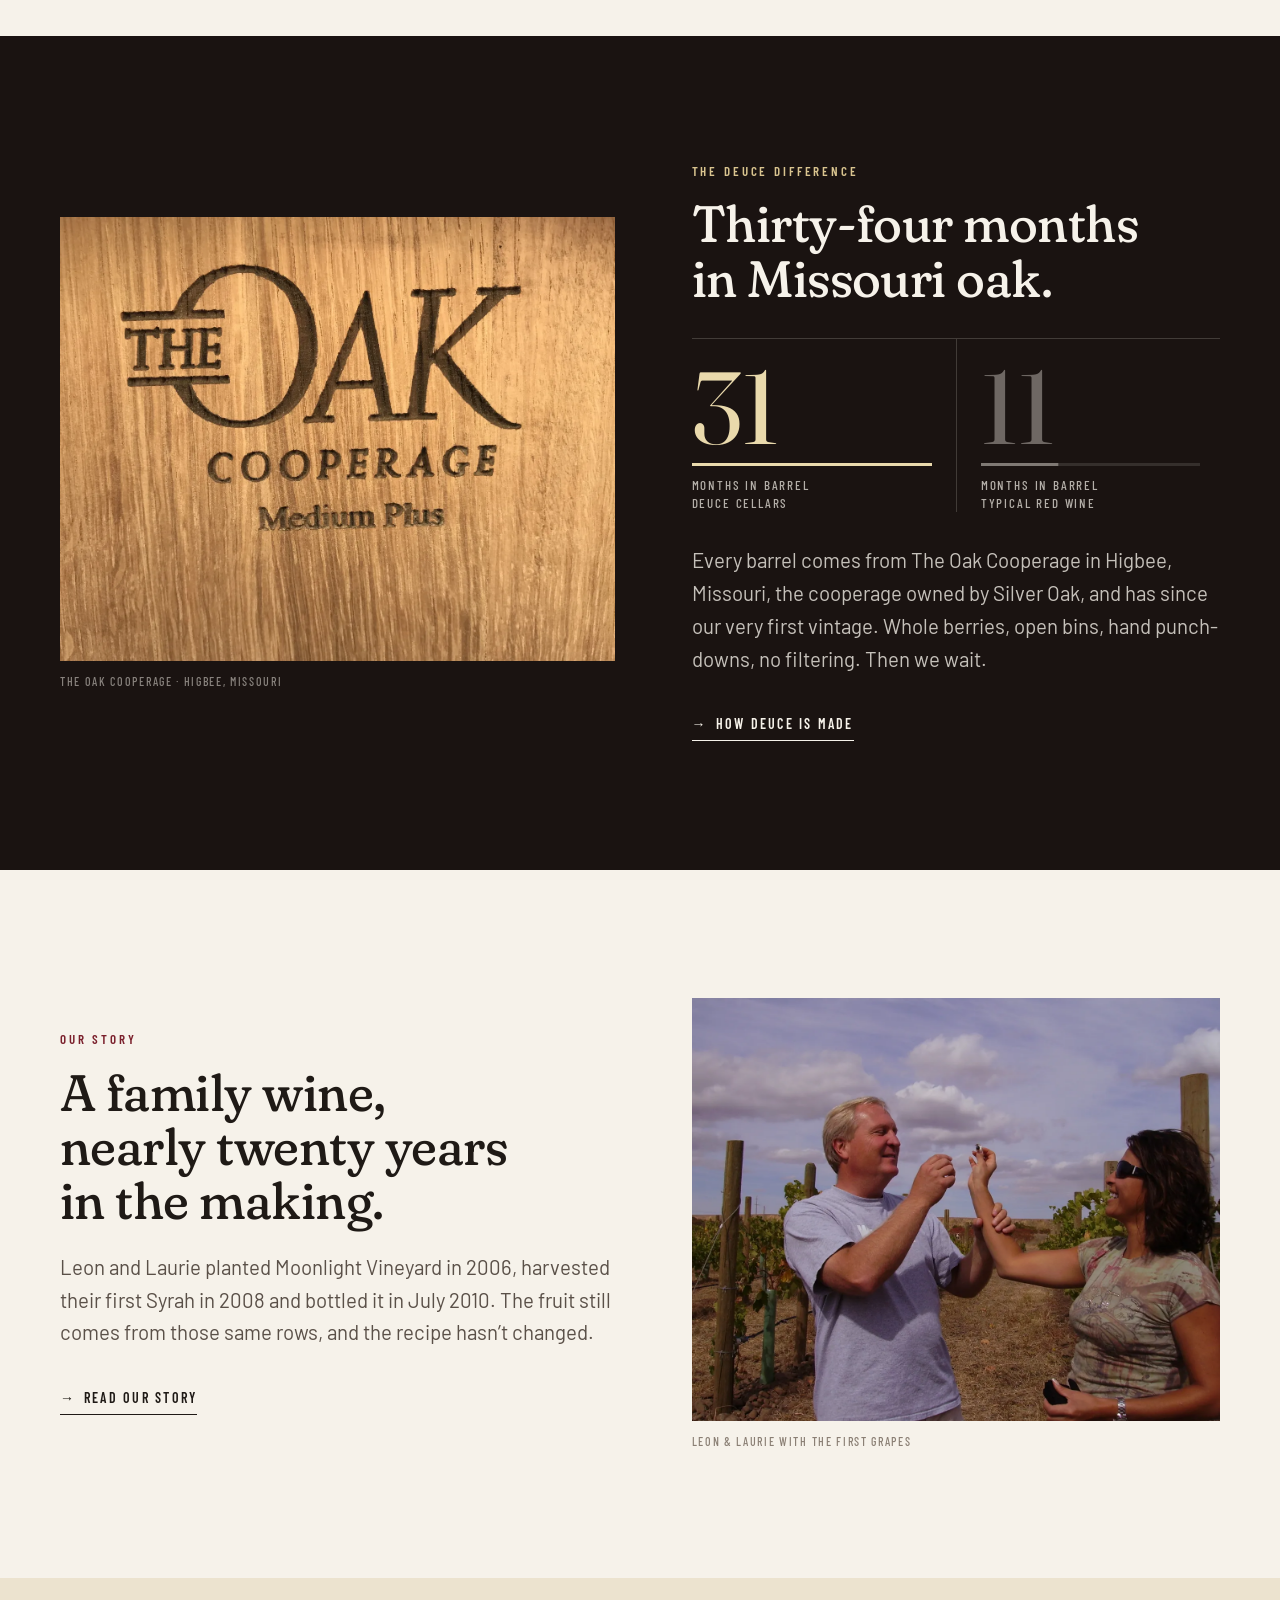
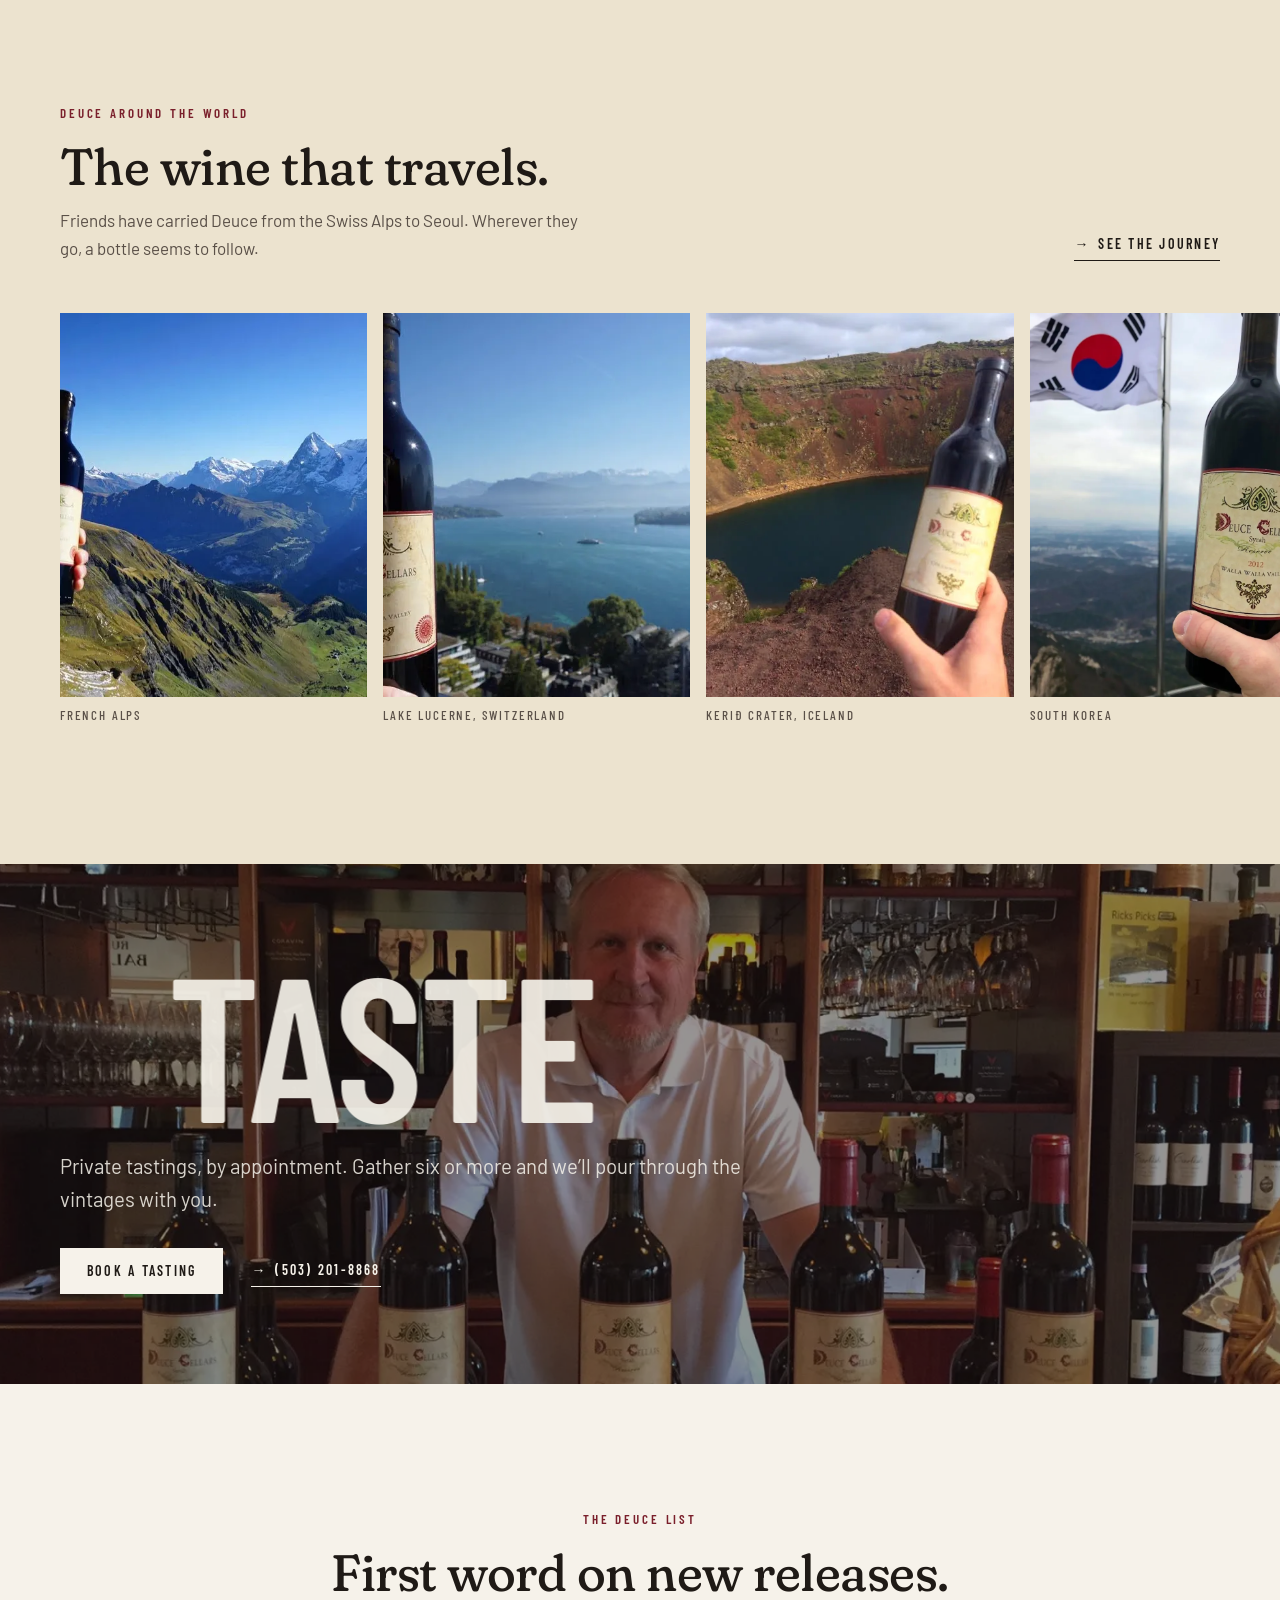
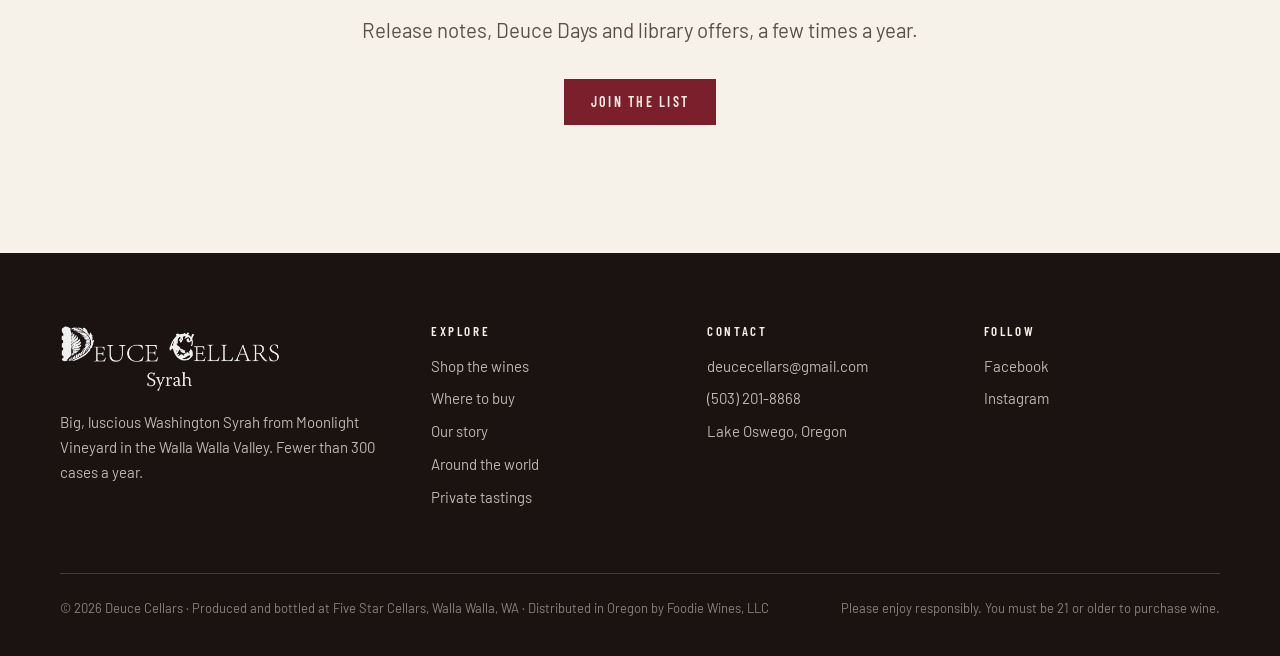
==== commit 8f1dcd6f: "Settle headline words into plain layout once they've risen Co-Authored-By: Claude Opus 5.5 <noreply@" ====
--- a/index.html
+++ b/index.html
@@ -9,7 +9,7 @@
 <link rel="preconnect" href="https://fonts.gstatic.com" crossorigin>
 <link href="https://fonts.googleapis.com/css2?family=Barlow+Condensed:wght@500;600&family=Barlow:wght@400;500&family=Fraunces:ital,opsz,wght,SOFT,WONK@0,9..144,300..700,0..100,0..1;1,9..144,300..700,0..100,0..1&display=swap" rel="stylesheet">
 <link rel="stylesheet" href="css/style.css">
-<link rel="stylesheet" href="css/motion.css?v=3">
+<link rel="stylesheet" href="css/motion.css?v=4">
 <script>/* Turns on the site's movement unless the device asks for reduced motion */(function(d){var c=d.documentElement.classList;try{if(matchMedia('(prefers-reduced-motion: reduce)').matches)return}catch(e){}c.add('m');try{if(sessionStorage.getItem('deuce-pour')){sessionStorage.removeItem('deuce-pour');c.add('pour-in')}}catch(e){}try{if(localStorage.getItem('deuce-21')!=='yes')c.add('gate-up')}catch(e){c.add('gate-up')}setTimeout(function(){if(!c.contains('m-ok'))c.remove('m','pour-in','gate-up')},4000)})(document)</script>
 </head>
 <body>
@@ -223,7 +223,7 @@
 
 <script src="js/wines.js"></script>
 <script src="js/site.js?v=3"></script>
-<script src="js/motion.js?v=3"></script>
+<script src="js/motion.js?v=4"></script>
 
 </body>
 </html>
--- a/css/motion.css
+++ b/css/motion.css
@@ -42,10 +42,13 @@
 .display em .w { padding-right: .1em; margin-right: -.1em; }
 .display .w > span { display: inline-block; }
 .m .display.split .w > span {
-  transform: translate3d(0, 112%, 0) rotate(4deg); transform-origin: 0 100%;
+  transform: translateY(112%) rotate(4deg); transform-origin: 0 100%;
   animation: word-up 1.15s var(--ease-lux) forwards; animation-delay: calc(.25s + var(--wi, 0) * 75ms);
 }
 @keyframes word-up { to { transform: none; } }
+/* Once every word is up, the headline goes back to plain text layout */
+.display.split.words-done .w { overflow: visible; }
+.m .display.split.words-done .w > span { animation: none; transform: none; }
 
 /* Everything else in the opening frame fades up after the headline */
 @keyframes fade-up { from { opacity: 0; transform: translate3d(0, 26px, 0); } to { opacity: 1; transform: none; } }
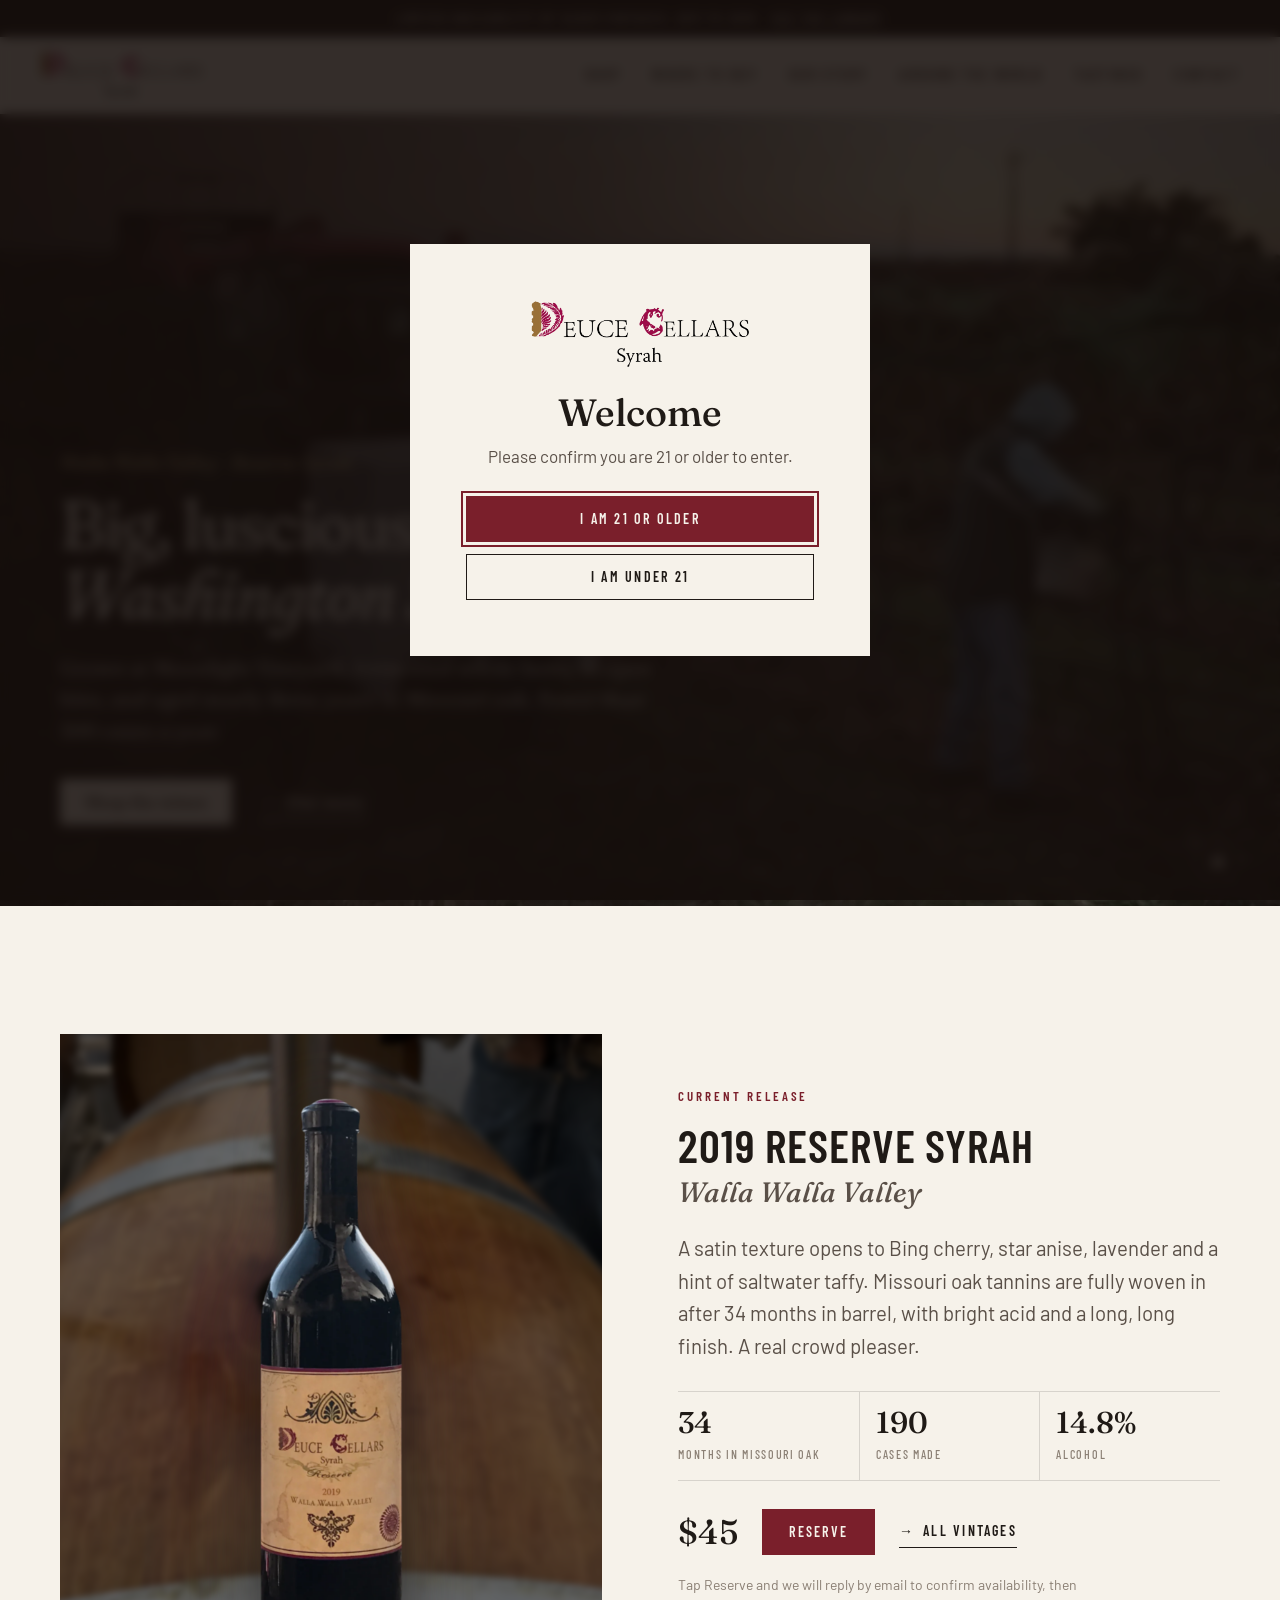
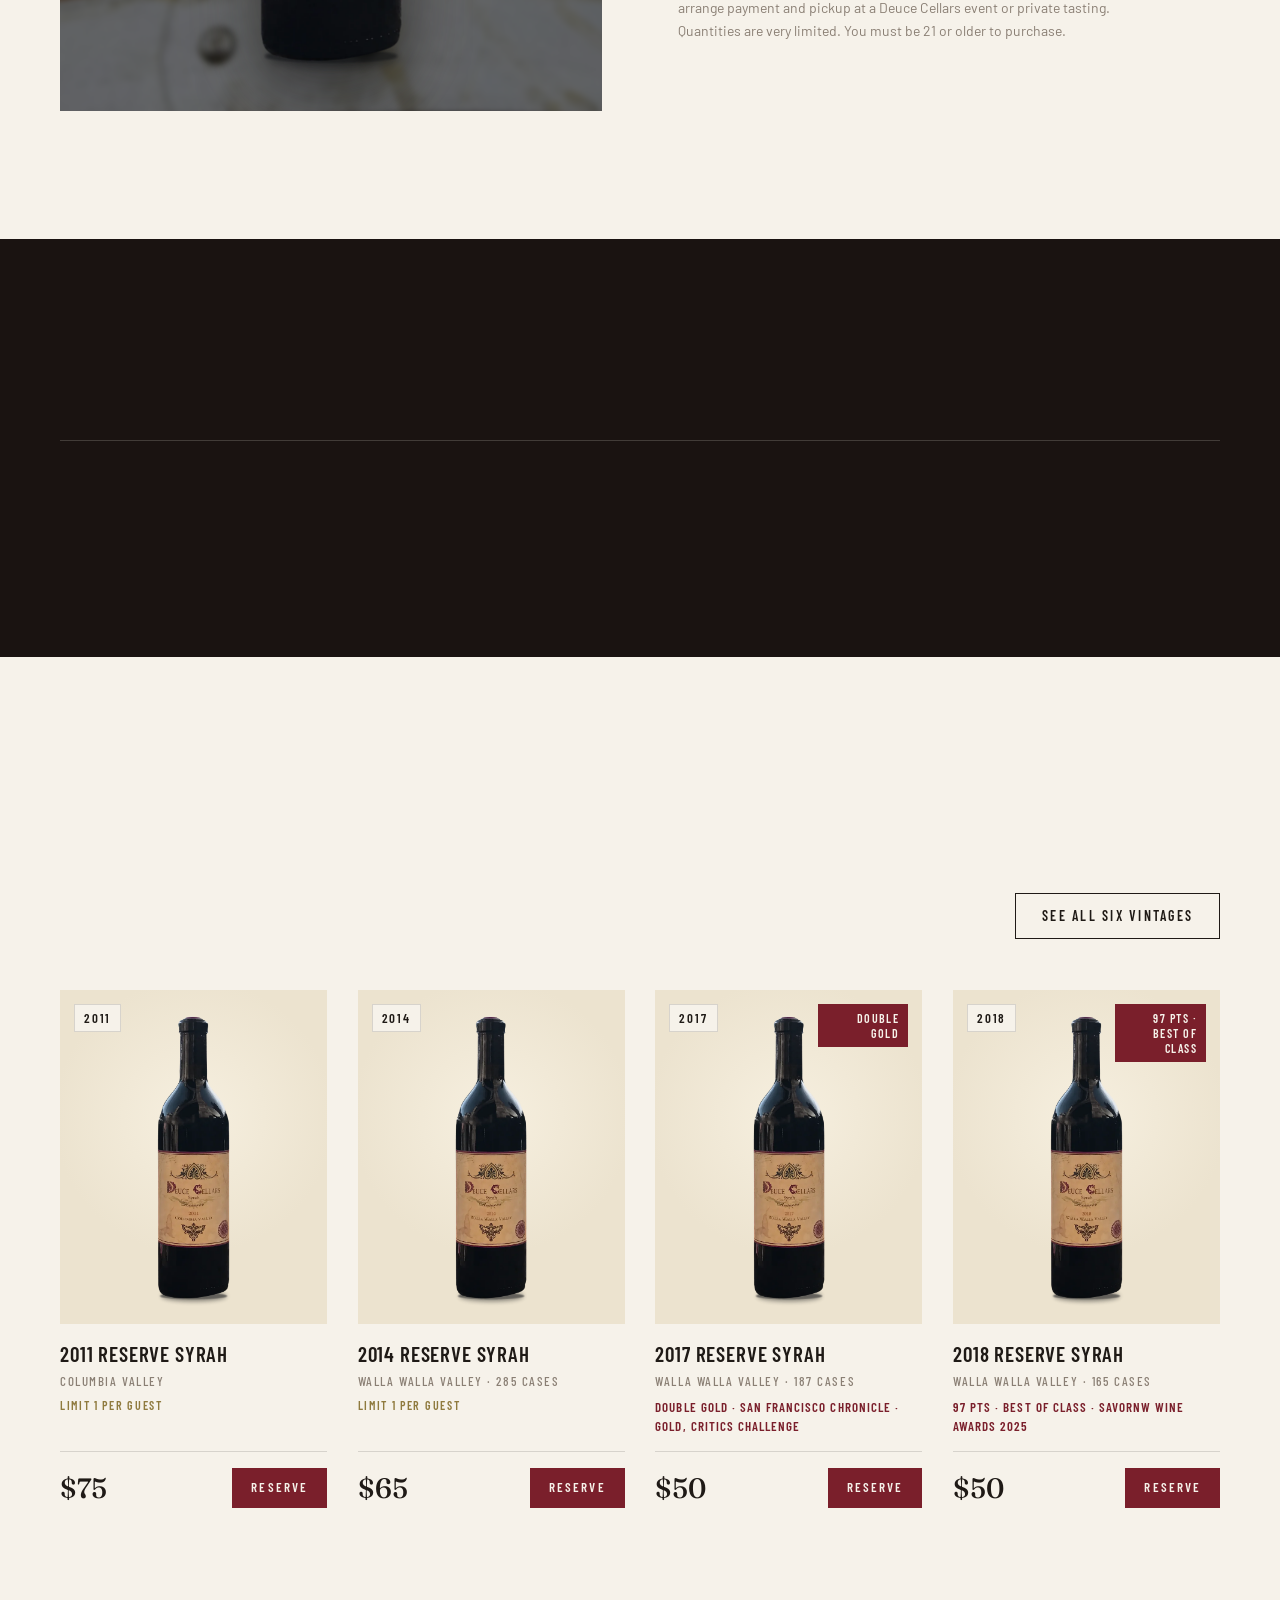
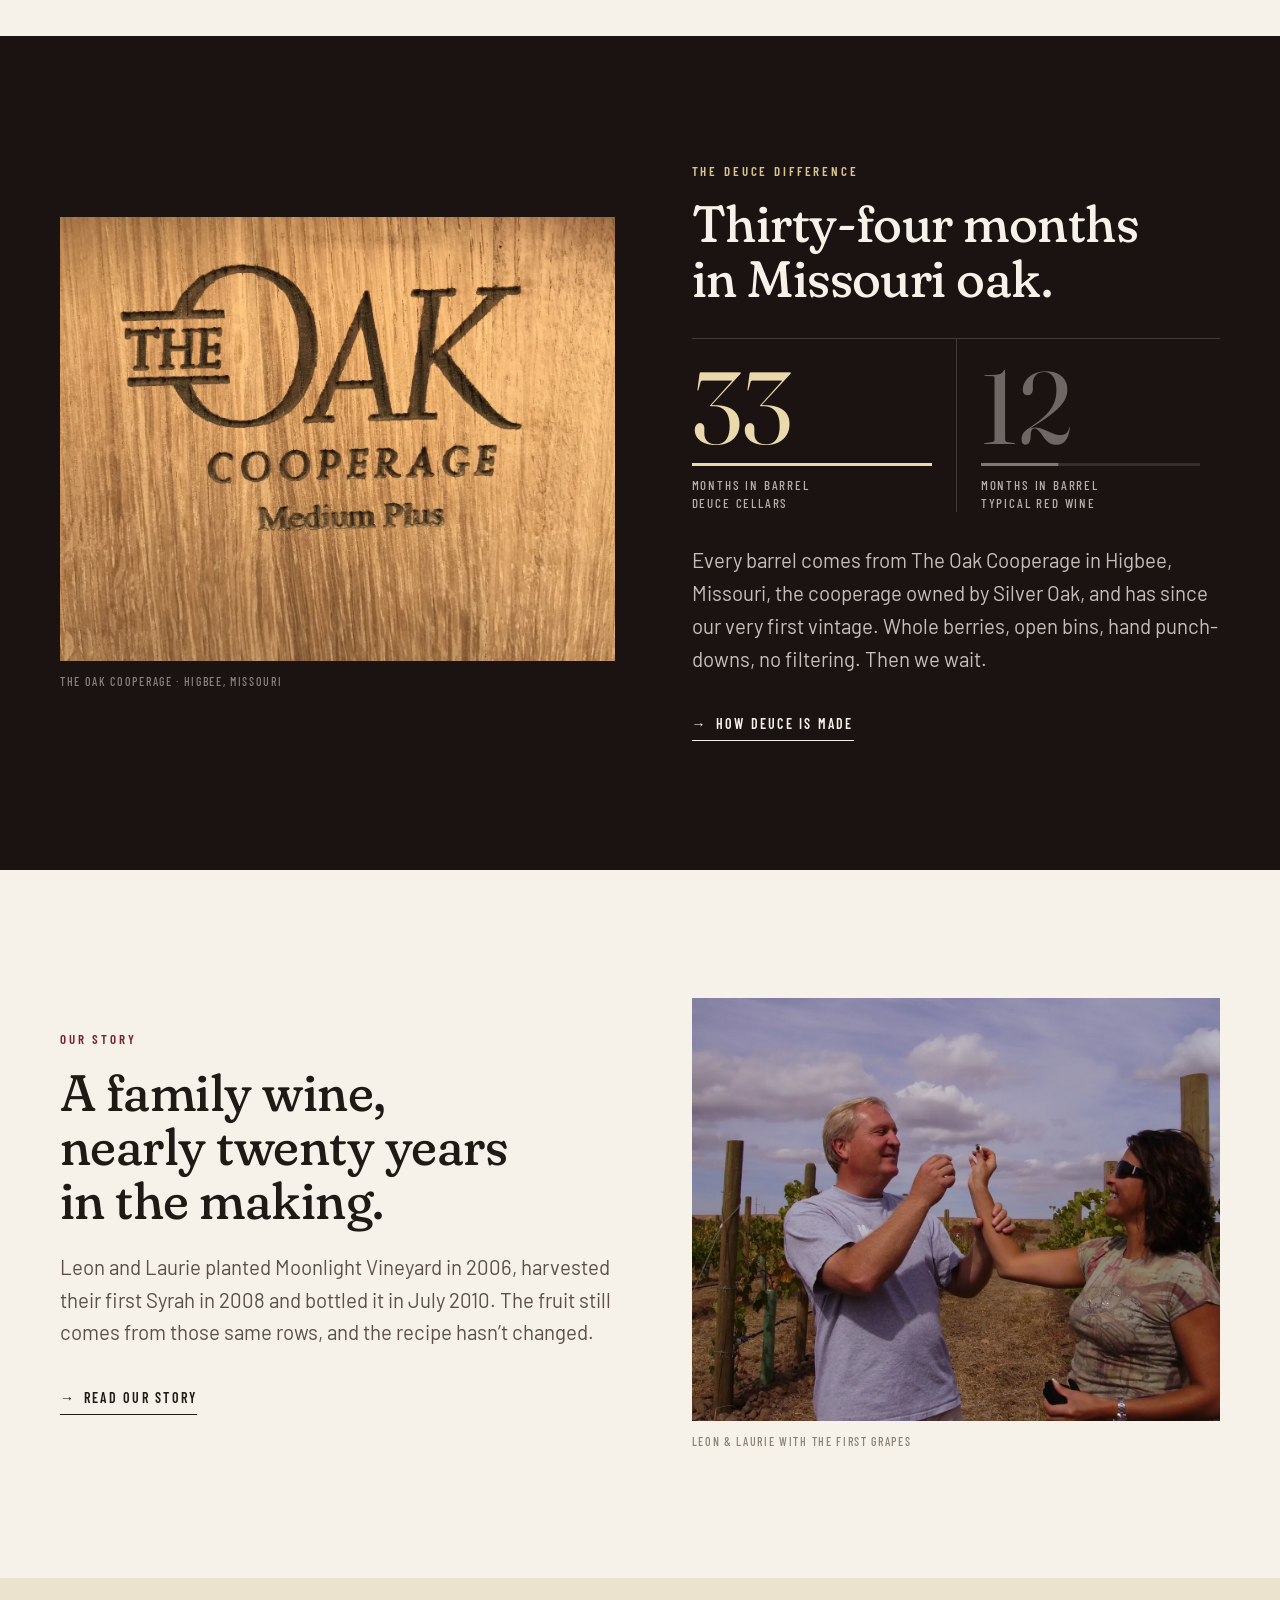
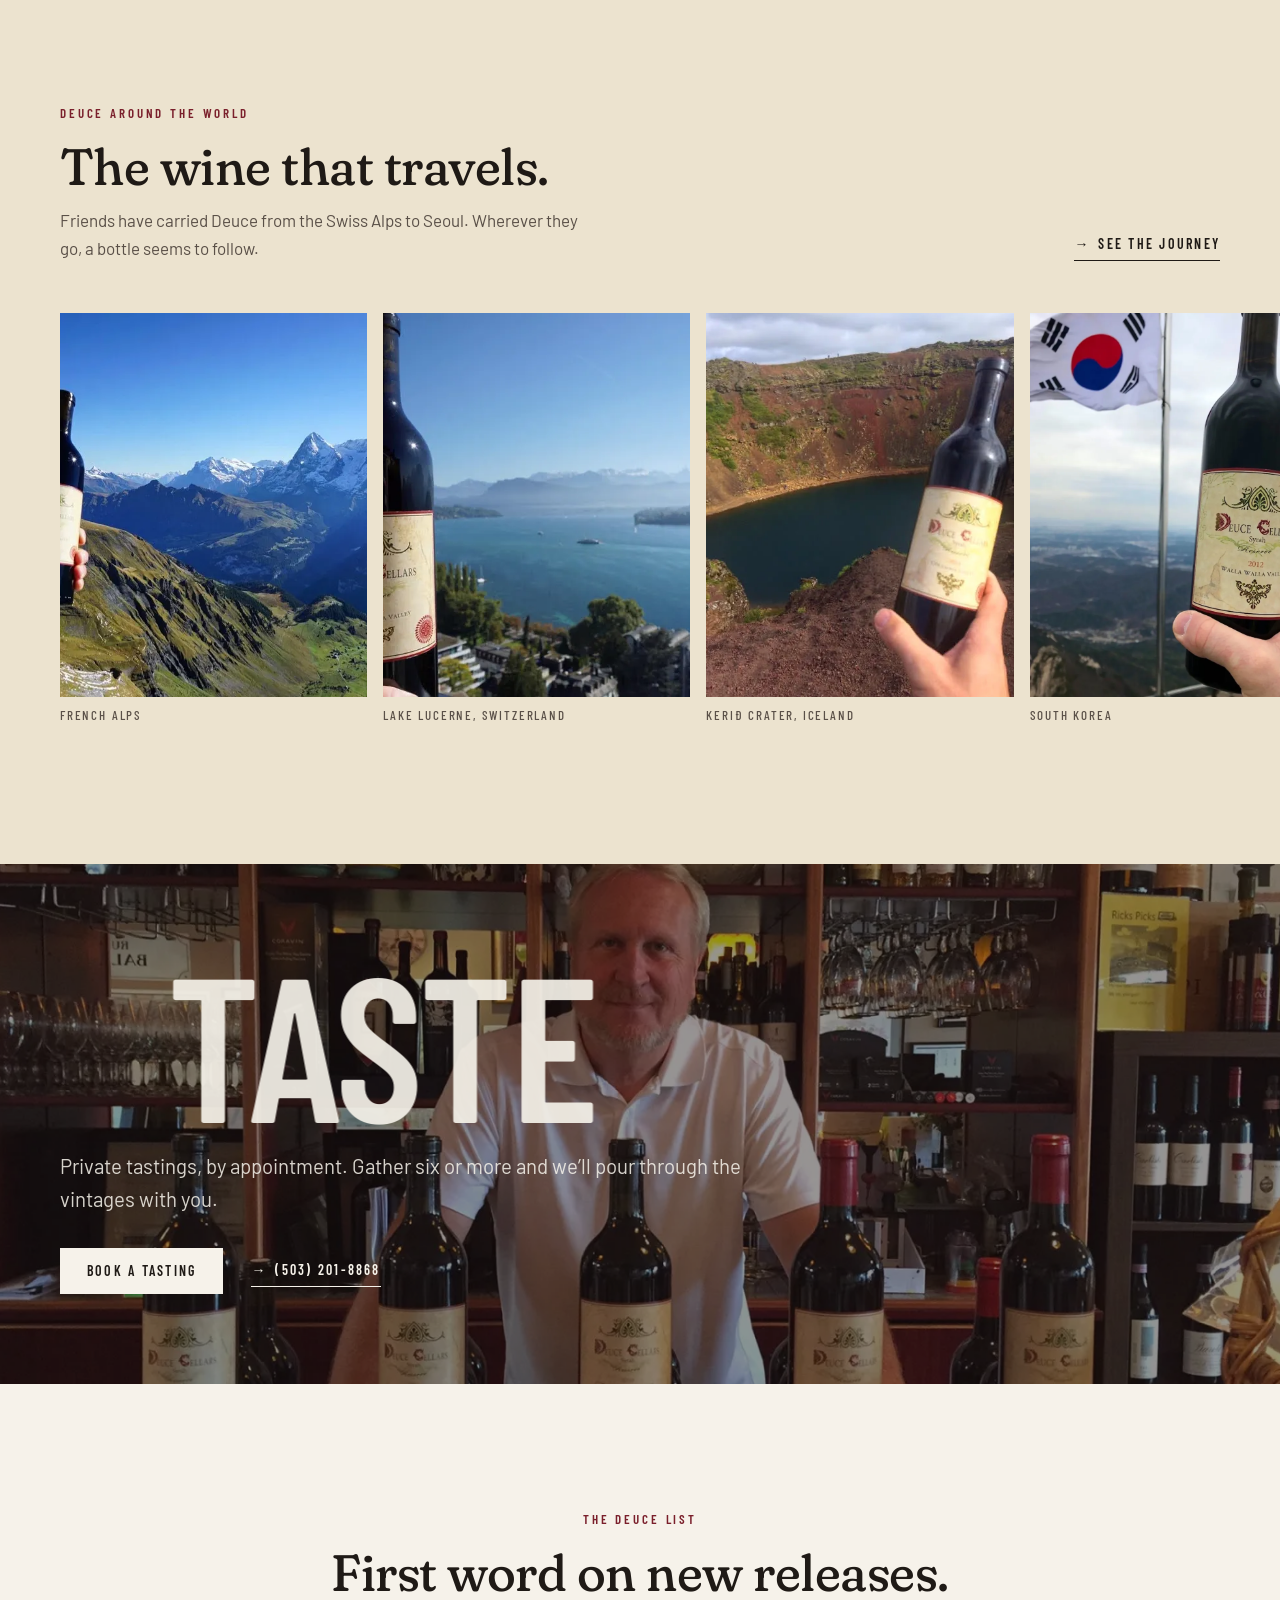
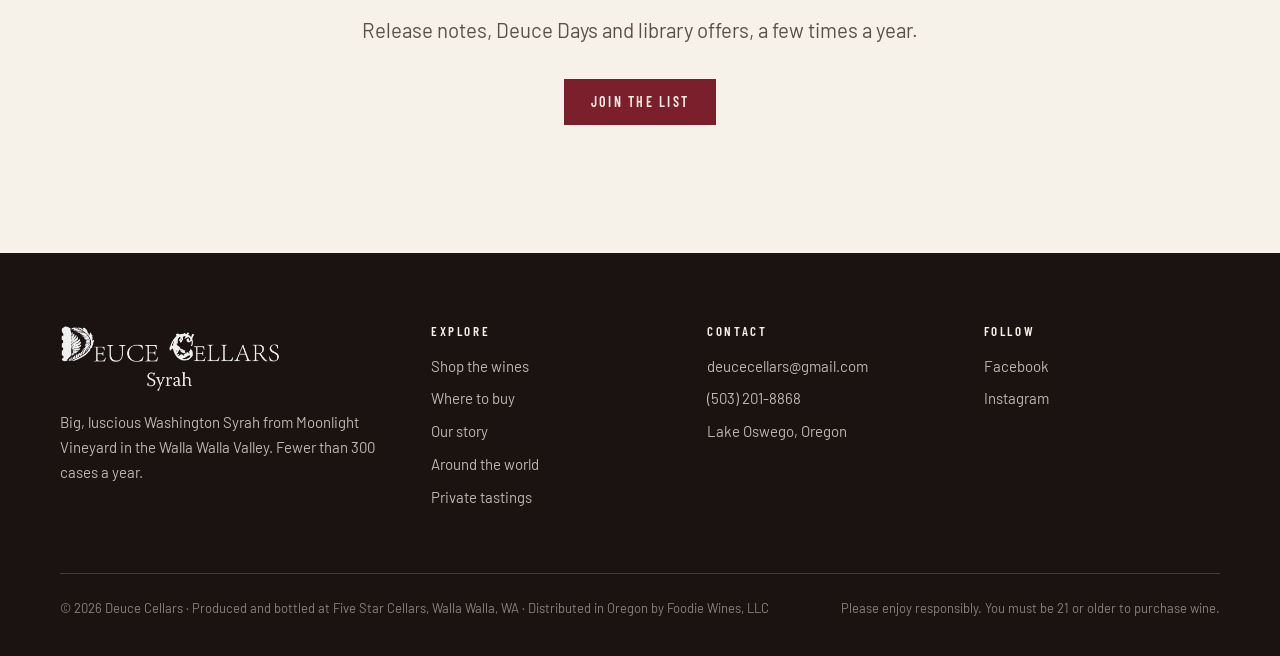
==== commit 98f7829a: "Fix the home headline layout: rename the word-split marker so it no longer picks up the site's two-c" ====
--- a/index.html
+++ b/index.html
@@ -9,7 +9,7 @@
 <link rel="preconnect" href="https://fonts.gstatic.com" crossorigin>
 <link href="https://fonts.googleapis.com/css2?family=Barlow+Condensed:wght@500;600&family=Barlow:wght@400;500&family=Fraunces:ital,opsz,wght,SOFT,WONK@0,9..144,300..700,0..100,0..1;1,9..144,300..700,0..100,0..1&display=swap" rel="stylesheet">
 <link rel="stylesheet" href="css/style.css">
-<link rel="stylesheet" href="css/motion.css?v=4">
+<link rel="stylesheet" href="css/motion.css?v=5">
 <script>/* Turns on the site's movement unless the device asks for reduced motion */(function(d){var c=d.documentElement.classList;try{if(matchMedia('(prefers-reduced-motion: reduce)').matches)return}catch(e){}c.add('m');try{if(sessionStorage.getItem('deuce-pour')){sessionStorage.removeItem('deuce-pour');c.add('pour-in')}}catch(e){}try{if(localStorage.getItem('deuce-21')!=='yes')c.add('gate-up')}catch(e){c.add('gate-up')}setTimeout(function(){if(!c.contains('m-ok'))c.remove('m','pour-in','gate-up')},4000)})(document)</script>
 </head>
 <body>
@@ -223,7 +223,7 @@
 
 <script src="js/wines.js"></script>
 <script src="js/site.js?v=3"></script>
-<script src="js/motion.js?v=4"></script>
+<script src="js/motion.js?v=5"></script>
 
 </body>
 </html>
--- a/css/motion.css
+++ b/css/motion.css
@@ -36,19 +36,18 @@
 .pour.go { transform: none; }
 
 /* ---- Headlines rise word by word ------------------------------------------ */
-.m .hero .display:not(.split), .m .page-hero .display:not(.split) { opacity: 0; }
-.display.split { text-wrap: wrap; }
+.m .hero .display:not(.words), .m .page-hero .display:not(.words) { opacity: 0; }
 .display .w { display: inline-block; overflow: hidden; vertical-align: top; white-space: nowrap; padding-bottom: .14em; margin-bottom: -.14em; }
 .display em .w { padding-right: .1em; margin-right: -.1em; }
 .display .w > span { display: inline-block; }
-.m .display.split .w > span {
+.m .display.words .w > span {
   transform: translateY(112%) rotate(4deg); transform-origin: 0 100%;
   animation: word-up 1.15s var(--ease-lux) forwards; animation-delay: calc(.25s + var(--wi, 0) * 75ms);
 }
 @keyframes word-up { to { transform: none; } }
 /* Once every word is up, the headline goes back to plain text layout */
-.display.split.words-done .w { overflow: visible; }
-.m .display.split.words-done .w > span { animation: none; transform: none; }
+.display.words.words-done .w { overflow: visible; }
+.m .display.words.words-done .w > span { animation: none; transform: none; }
 
 /* Everything else in the opening frame fades up after the headline */
 @keyframes fade-up { from { opacity: 0; transform: translate3d(0, 26px, 0); } to { opacity: 1; transform: none; } }
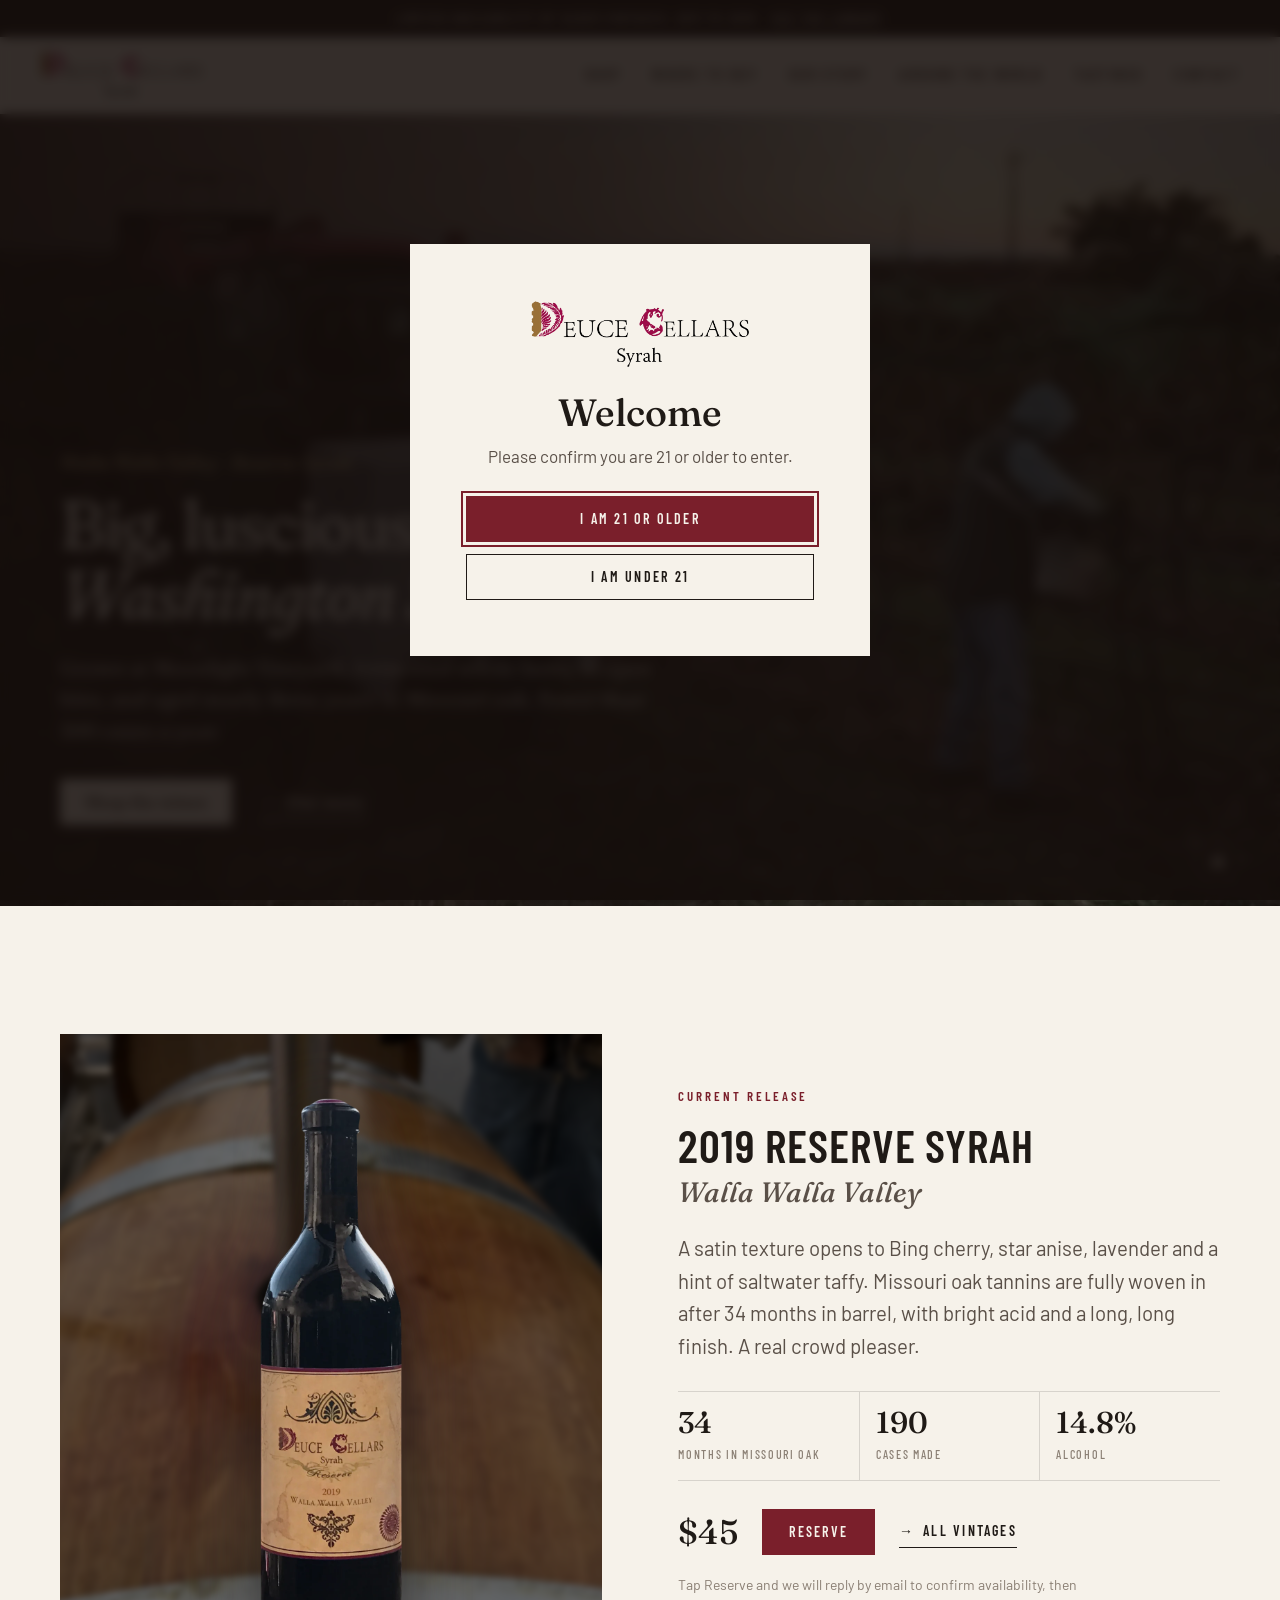
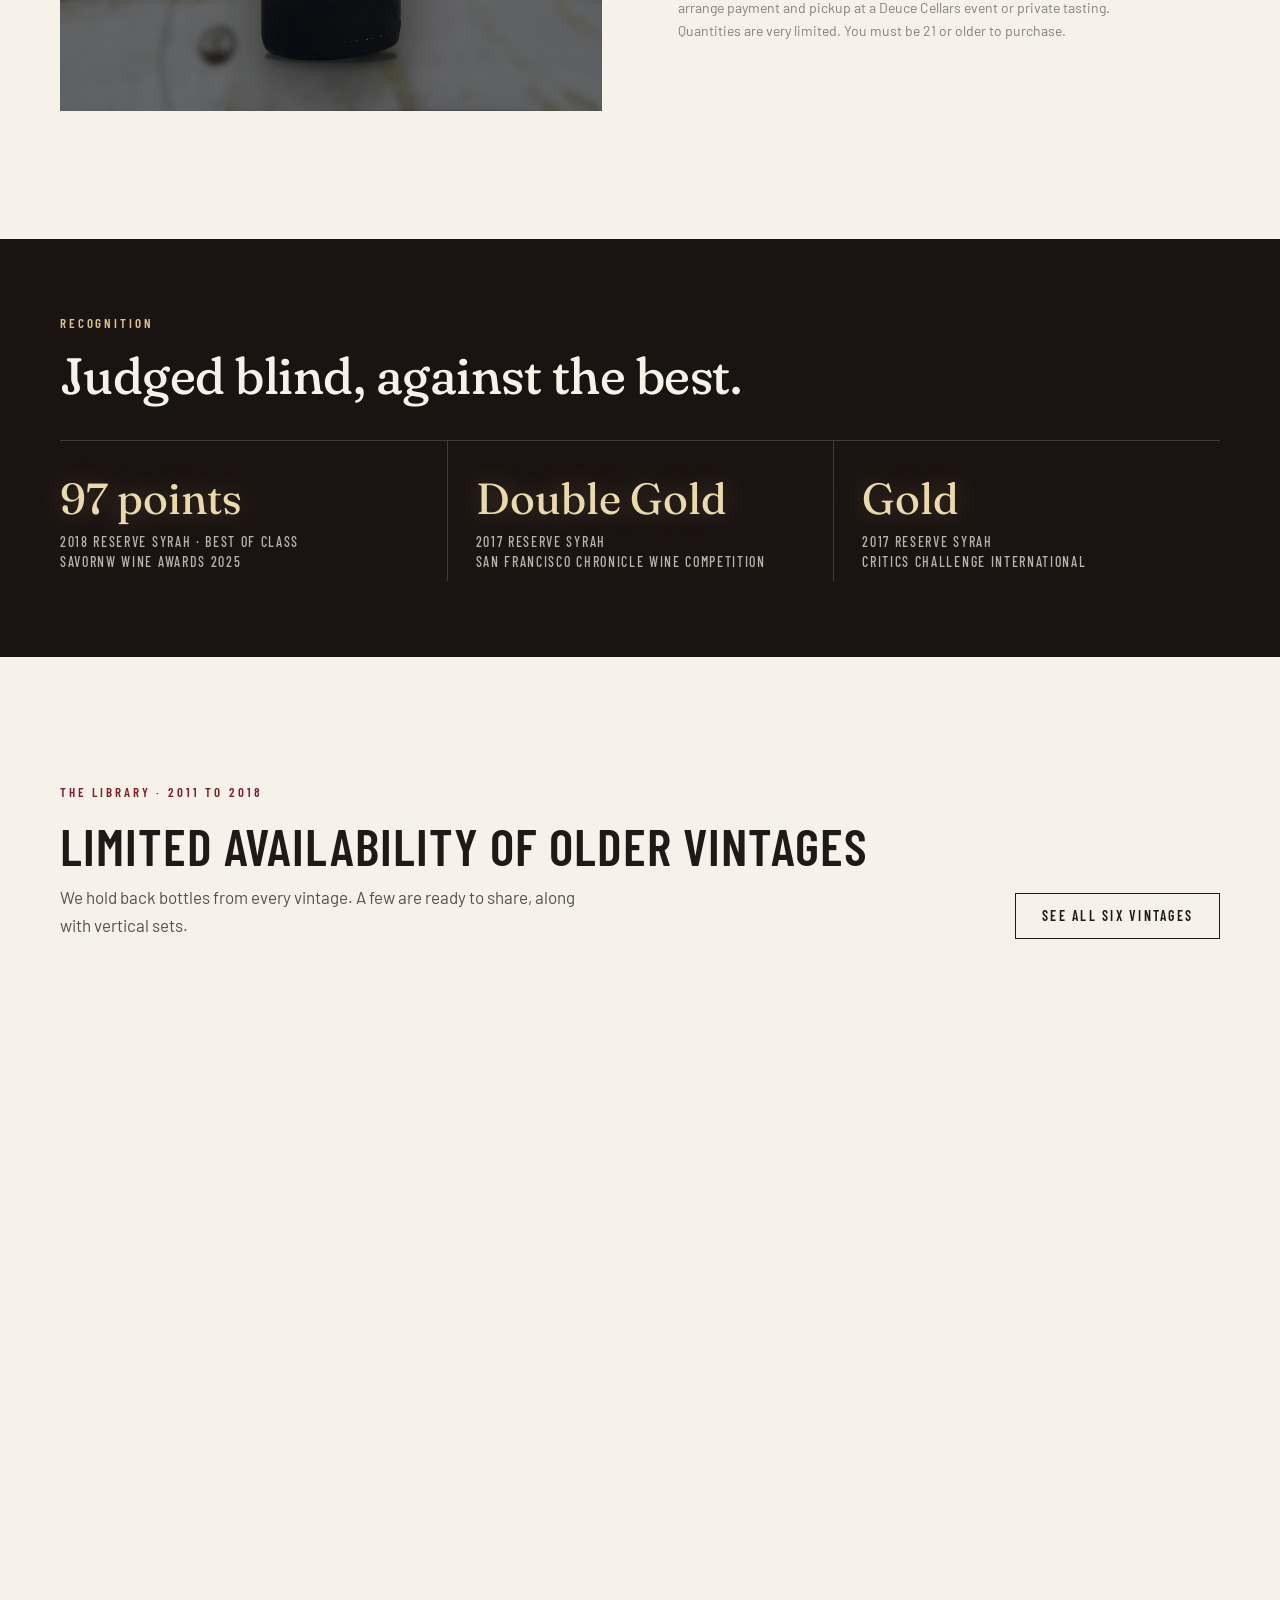
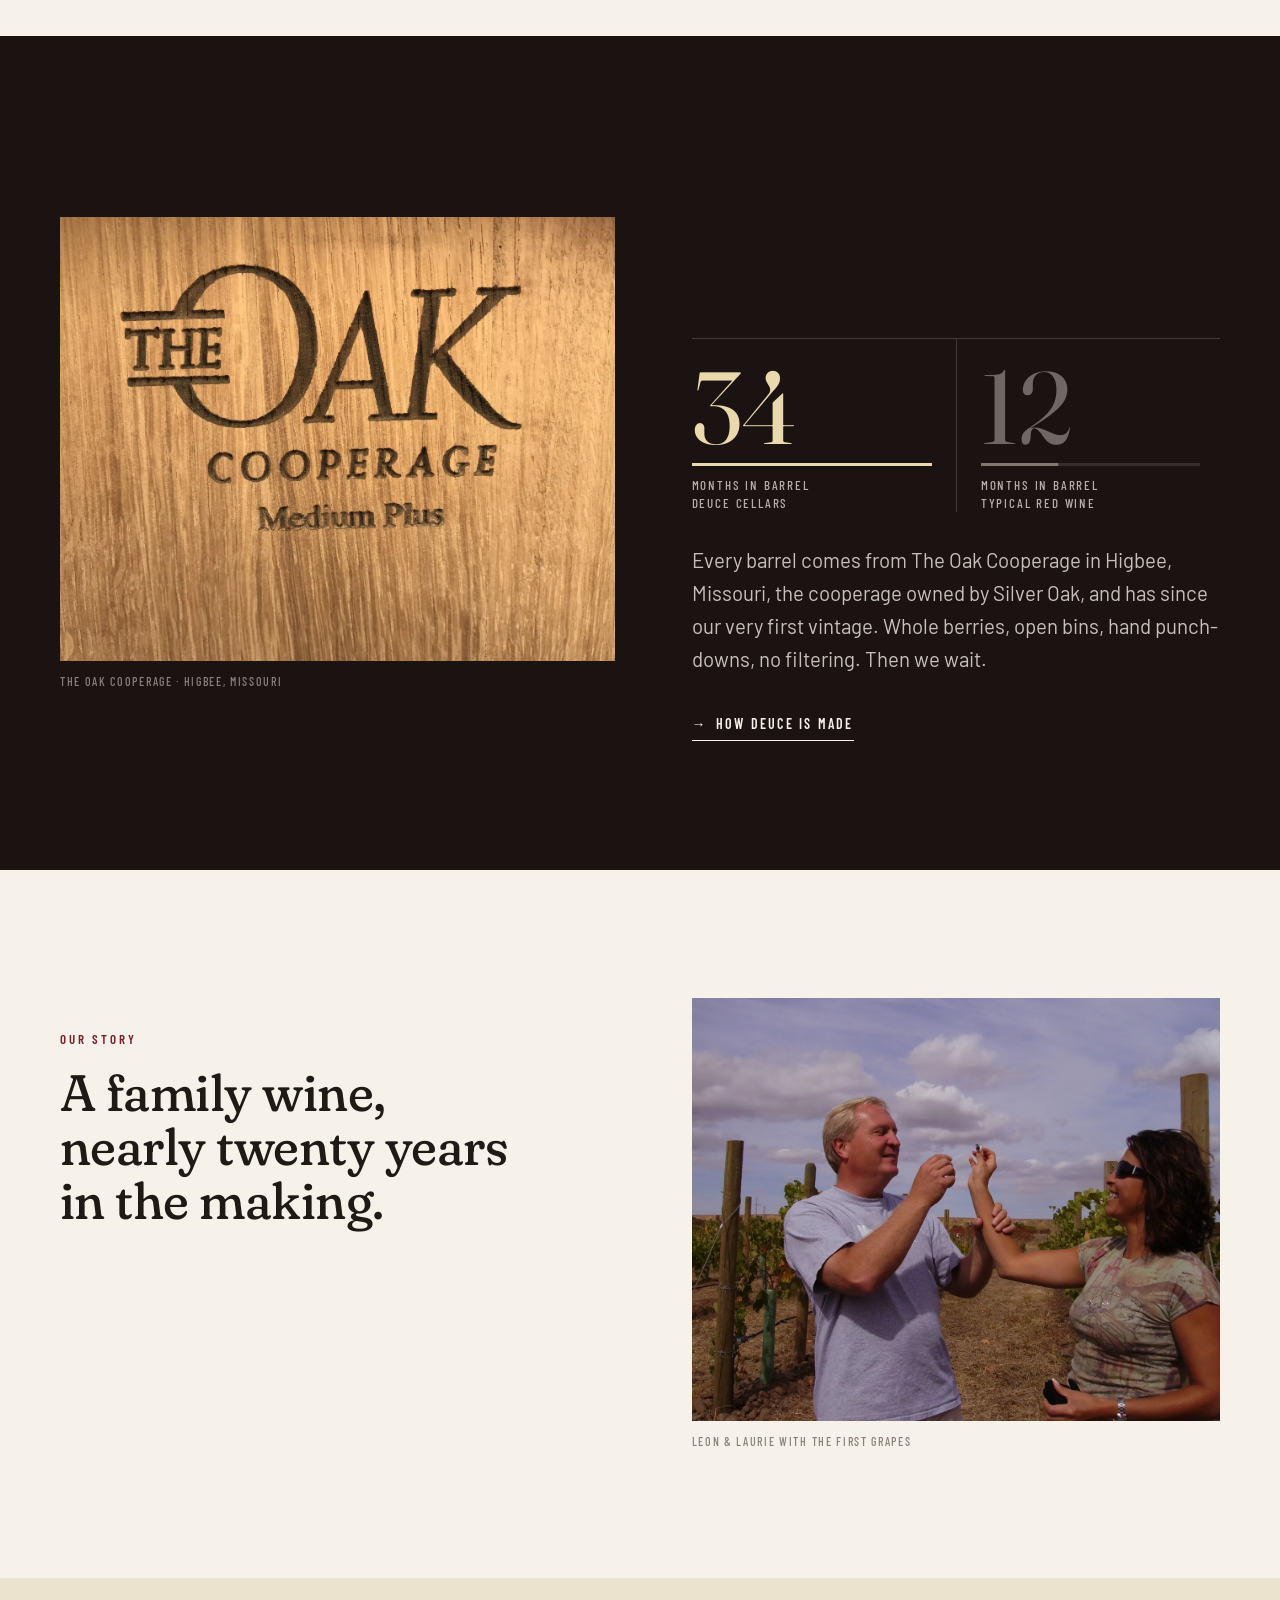
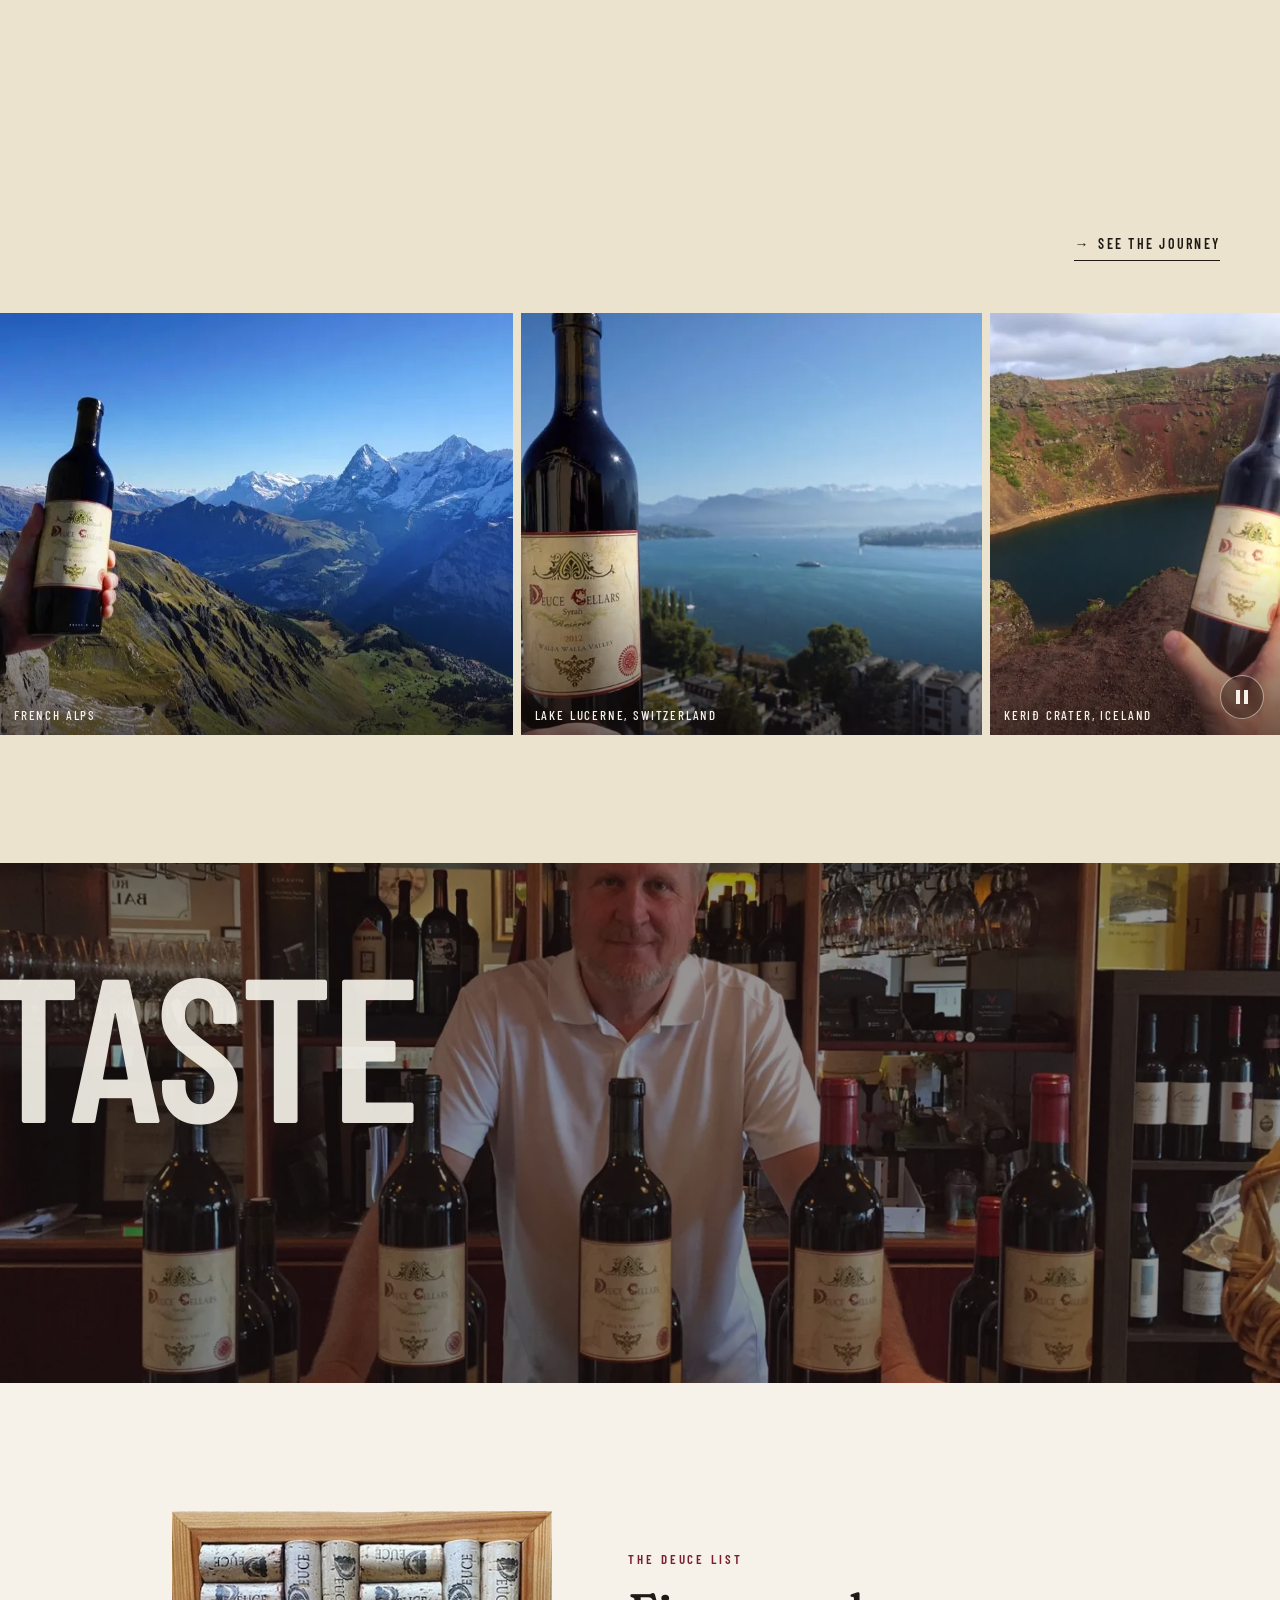
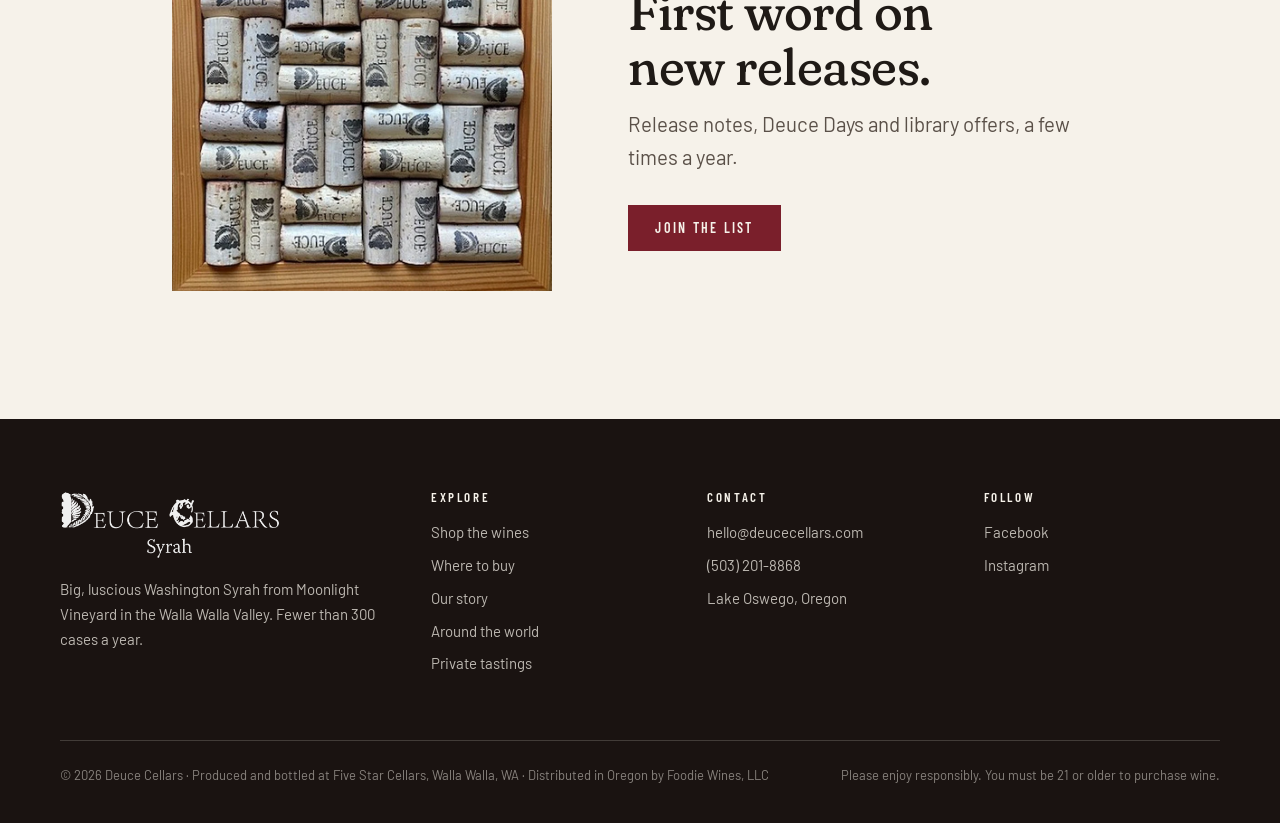
==== commit 79288e6a: "Bring in Nicholas's desktop edits: corkboard sign-up, hello@deucecellars.com, drifting photo walls, " ====
--- a/index.html
+++ b/index.html
@@ -8,8 +8,8 @@
 <link rel="preconnect" href="https://fonts.googleapis.com">
 <link rel="preconnect" href="https://fonts.gstatic.com" crossorigin>
 <link href="https://fonts.googleapis.com/css2?family=Barlow+Condensed:wght@500;600&family=Barlow:wght@400;500&family=Fraunces:ital,opsz,wght,SOFT,WONK@0,9..144,300..700,0..100,0..1;1,9..144,300..700,0..100,0..1&display=swap" rel="stylesheet">
-<link rel="stylesheet" href="css/style.css">
-<link rel="stylesheet" href="css/motion.css?v=5">
+<link rel="stylesheet" href="css/style.css?v=2">
+<link rel="stylesheet" href="css/motion.css?v=6">
 <script>/* Turns on the site's movement unless the device asks for reduced motion */(function(d){var c=d.documentElement.classList;try{if(matchMedia('(prefers-reduced-motion: reduce)').matches)return}catch(e){}c.add('m');try{if(sessionStorage.getItem('deuce-pour')){sessionStorage.removeItem('deuce-pour');c.add('pour-in')}}catch(e){}try{if(localStorage.getItem('deuce-21')!=='yes')c.add('gate-up')}catch(e){c.add('gate-up')}setTimeout(function(){if(!c.contains('m-ok'))c.remove('m','pour-in','gate-up')},4000)})(document)</script>
 </head>
 <body>
@@ -146,15 +146,20 @@
         <a class="link-arrow" href="world.html">See the journey</a>
       </div>
     </div>
-    <div class="strip">
-      <figure><img src="images/world/french-alps.webp" alt="Deuce Cellars bottle in the French Alps" loading="lazy"><figcaption>French Alps</figcaption></figure>
-      <figure><img src="images/world/lake-lucerne.webp" alt="Deuce Cellars bottle above Lake Lucerne" loading="lazy"><figcaption>Lake Lucerne, Switzerland</figcaption></figure>
-      <figure><img src="images/world/kerid-crater.webp" alt="Deuce Cellars bottle at Kerið Crater" loading="lazy"><figcaption>Kerið Crater, Iceland</figcaption></figure>
-      <figure><img src="images/world/south-korea.webp" alt="Deuce Cellars bottle with a South Korean flag" loading="lazy"><figcaption>South Korea</figcaption></figure>
-      <figure><img src="images/world/holland.webp" alt="Deuce Cellars bottle in Dam Square, Amsterdam" loading="lazy"><figcaption>Amsterdam</figcaption></figure>
-      <figure><img src="images/world/montreux.webp" alt="Deuce Cellars bottle at the Freddie Mercury statue" loading="lazy"><figcaption>Montreux, Switzerland</figcaption></figure>
-      <figure><img src="images/world/times-square.webp" alt="Deuce Cellars bottle in Times Square" loading="lazy"><figcaption>Times Square, New York</figcaption></figure>
-      <figure><img src="images/world/vail.webp" alt="Deuce Cellars bottle in Vail" loading="lazy"><figcaption>Vail, Colorado</figcaption></figure>
+    <div class="drift" data-drift role="region" tabindex="0" aria-label="Photos of Deuce around the world. Left and right arrow keys move them.">
+      <div class="drift-row" data-speed="30">
+        <div class="drift-track">
+          <figure data-zoom="images/world/french-alps.webp" data-caption="French Alps"><img src="images/world/french-alps.webp" alt="Deuce Cellars bottle in the French Alps" width="750" height="618" loading="lazy"><figcaption>French Alps</figcaption></figure>
+          <figure data-zoom="images/world/lake-lucerne.webp" data-caption="Lake Lucerne, Switzerland"><img src="images/world/lake-lucerne.webp" alt="Deuce Cellars bottle above Lake Lucerne" width="640" height="586" loading="lazy"><figcaption>Lake Lucerne, Switzerland</figcaption></figure>
+          <figure data-zoom="images/world/kerid-crater.webp" data-caption="Kerið Crater, Iceland"><img src="images/world/kerid-crater.webp" alt="Deuce Cellars bottle at Kerið Crater" width="480" height="640" loading="lazy"><figcaption>Kerið Crater, Iceland</figcaption></figure>
+          <figure data-zoom="images/world/south-korea.webp" data-caption="South Korea"><img src="images/world/south-korea.webp" alt="Deuce Cellars bottle with a South Korean flag" width="900" height="1201" loading="lazy"><figcaption>South Korea</figcaption></figure>
+          <figure data-zoom="images/world/holland.webp" data-caption="Amsterdam"><img src="images/world/holland.webp" alt="Deuce Cellars bottle in Dam Square, Amsterdam" width="900" height="766" loading="lazy"><figcaption>Amsterdam</figcaption></figure>
+          <figure data-zoom="images/world/montreux.webp" data-caption="Montreux, Switzerland"><img src="images/world/montreux.webp" alt="Deuce Cellars bottle at the Freddie Mercury statue" width="510" height="640" loading="lazy"><figcaption>Montreux, Switzerland</figcaption></figure>
+          <figure data-zoom="images/world/times-square.webp" data-caption="Times Square, New York"><img src="images/world/times-square.webp" alt="Deuce Cellars bottle in Times Square" width="900" height="675" loading="lazy"><figcaption>Times Square, New York</figcaption></figure>
+          <figure data-zoom="images/world/vail.webp" data-caption="Vail, Colorado"><img src="images/world/vail.webp" alt="Deuce Cellars bottle in Vail" width="900" height="675" loading="lazy"><figcaption>Vail, Colorado</figcaption></figure>
+        </div>
+      </div>
+      <button type="button" class="drift-toggle" aria-label="Pause photos" aria-pressed="false"><span aria-hidden="true"></span></button>
     </div>
   </section>
 
@@ -170,12 +175,15 @@
     </div>
   </section>
 
-  <section class="section signup">
-    <div class="wrap">
-      <span class="eyebrow">The Deuce list</span>
-      <h2 class="h2">First word on new releases.</h2>
-      <p class="lede">Release notes, Deuce Days and library offers, a few times a year.</p>
-      <div class="actions"><a class="btn" href="mailto:deucecellars@gmail.com?subject=Add%20me%20to%20the%20Deuce%20list">Join the list</a></div>
+  <section class="section signup signup--cork">
+    <div class="wrap">
+      <figure class="cork"><img src="images/corks.webp" alt="Deuce Cellars corks fitted together in a wooden frame" width="840" height="840" loading="lazy"></figure>
+      <div>
+        <span class="eyebrow">The Deuce list</span>
+        <h2 class="h2">First word on new releases.</h2>
+        <p class="lede">Release notes, Deuce Days and library offers, a few times a year.</p>
+        <div class="actions"><a class="btn" href="mailto:hello@deucecellars.com?subject=Add%20me%20to%20the%20Deuce%20list">Join the list</a></div>
+      </div>
     </div>
   </section>
 
@@ -201,7 +209,7 @@
       <div>
         <h4>Contact</h4>
         <ul>
-          <li><a href="mailto:deucecellars@gmail.com">deucecellars@gmail.com</a></li>
+          <li><a href="mailto:hello@deucecellars.com">hello@deucecellars.com</a></li>
           <li><a href="tel:+15032018868">(503) 201-8868</a></li>
           <li>Lake Oswego, Oregon</li>
         </ul>
@@ -221,9 +229,9 @@
   </div>
 </footer>
 
-<script src="js/wines.js"></script>
-<script src="js/site.js?v=3"></script>
-<script src="js/motion.js?v=5"></script>
+<script src="js/wines.js?v=2"></script>
+<script src="js/site.js?v=4"></script>
+<script src="js/motion.js?v=6"></script>
 
 </body>
 </html>
--- a/css/style.css
+++ b/css/style.css
@@ -159,14 +159,14 @@
 .hero > img, .hero > video { position: absolute; inset: 0; width: 100%; height: 100%; object-fit: cover; object-position: 60% 45%; }
 .hero > video { object-position: 50% 50%; }
 /* Pause / play for the hero video */
-.video-toggle {
+.video-toggle, .drift-toggle {
   position: absolute; z-index: 2; right: max(16px, var(--gutter)); bottom: 22px;
   width: 44px; height: 44px; border-radius: 50%; border: 1px solid rgba(246, 242, 234, .55);
   background: rgba(20, 13, 11, .35); cursor: pointer; display: grid; place-items: center;
 }
-.video-toggle:hover { background: rgba(20, 13, 11, .6); }
-.video-toggle span { width: 12px; height: 14px; border-left: 4px solid var(--paper); border-right: 4px solid var(--paper); }
-.video-toggle[aria-pressed="true"] span {
+.video-toggle:hover, .drift-toggle:hover { background: rgba(20, 13, 11, .6); }
+.video-toggle span, .drift-toggle span { width: 12px; height: 14px; border-left: 4px solid var(--paper); border-right: 4px solid var(--paper); }
+.video-toggle[aria-pressed="true"] span, .drift-toggle[aria-pressed="true"] span {
   width: 0; height: 0; border-right: 0; border-left: 13px solid var(--paper);
   border-top: 8px solid transparent; border-bottom: 8px solid transparent; margin-left: 4px;
 }
@@ -371,23 +371,25 @@
 .method b { display: block; font: 600 18px/1.2 var(--cond); letter-spacing: .08em; text-transform: uppercase; margin-bottom: 8px; }
 .method p { font-size: 15px; color: var(--ink-2); margin: 0; }
 
-/* Around the world strip */
-.strip {
-  display: grid; grid-auto-flow: column; grid-auto-columns: clamp(220px, 24vw, 320px); gap: 16px;
-  --edge: max(var(--gutter), calc((100vw - var(--wrap)) / 2 + var(--gutter)));
-  overflow-x: auto; scroll-snap-type: x mandatory; padding: 0 var(--edge) 12px;
-  scroll-padding-inline: var(--edge); scrollbar-width: thin;
-}
-.strip figure { margin: 0; scroll-snap-align: start; }
-.strip img { width: 100%; aspect-ratio: 4 / 5; object-fit: cover; }
-.strip figcaption, .gallery figcaption {
-  margin-top: 10px; font: 500 13px/1.3 var(--cond); letter-spacing: .14em; text-transform: uppercase; color: var(--ink-2);
-}
-.section--night .strip figcaption { color: rgba(246, 242, 234, .7); }
-
-.gallery { columns: 3 280px; column-gap: 20px; }
-.gallery figure { margin: 0 0 28px; break-inside: avoid; }
-.gallery img { width: 100%; }
+/* Around the world: photos drifting edge to edge */
+.drift { --drift-h: clamp(260px, 33vw, 480px); --drift-gap: 8px; position: relative; display: grid; gap: var(--drift-gap); width: 100%; }
+.drift--wall { --drift-h: clamp(220px, 27vw, 400px); }
+.drift:focus-visible { outline: 2px solid var(--paper); outline-offset: -4px; }
+.drift-section { background: var(--night); padding: 8px 0; }
+.drift-row { overflow-x: auto; scrollbar-width: none; cursor: grab; touch-action: pan-y; user-select: none; -webkit-user-select: none; }
+.drift-row::-webkit-scrollbar { display: none; }
+.drift.is-live .drift-row { overflow: hidden; }
+.drift-row.is-dragging { cursor: grabbing; }
+.drift-track { display: flex; gap: var(--drift-gap); padding-right: var(--drift-gap); width: max-content; will-change: transform; }
+.drift figure { position: relative; flex: none; margin: 0; }
+.drift figure::after { content: ''; position: absolute; inset: 60% 0 0; background: linear-gradient(0deg, rgba(20, 13, 11, .6), rgba(20, 13, 11, 0)); pointer-events: none; }
+.drift img { display: block; height: var(--drift-h); width: auto; max-width: none; -webkit-user-drag: none; }
+.drift figcaption {
+  position: absolute; z-index: 1; left: 14px; right: 14px; bottom: 12px; pointer-events: none;
+  font: 500 13px/1.3 var(--cond); letter-spacing: .14em; text-transform: uppercase; color: var(--paper);
+}
+.drift-toggle { display: none; }
+.drift.is-live .drift-toggle { display: grid; right: 16px; bottom: 16px; }
 
 /* Big-word band (Walla Walla Vintners "VISIT") */
 .bigword {
@@ -423,6 +425,20 @@
 .signup .h2 { margin-bottom: 14px; }
 .signup .lede { margin: 0 auto; }
 .signup .actions { justify-content: center; }
+/* Home page: the framed corks beside the mailing list. The photo is small, so it stays under 400px wide. */
+.signup--cork { text-align: left; }
+.signup--cork .wrap { display: grid; grid-template-columns: minmax(0, 380px) minmax(0, 30rem); gap: 32px clamp(32px, 6vw, 88px); align-items: center; justify-content: center; }
+.signup--cork .cork { margin: 0; }
+.signup--cork .cork img { display: block; width: 100%; height: auto; }
+.signup--cork .lede { margin: 0; }
+.signup--cork .actions { justify-content: flex-start; }
+@media (max-width: 760px) {
+  .signup--cork { text-align: center; }
+  .signup--cork .wrap { grid-template-columns: minmax(0, 1fr); justify-items: center; }
+  .signup--cork .cork { max-width: 300px; }
+  .signup--cork .lede { margin: 0 auto; }
+  .signup--cork .actions { justify-content: center; }
+}
 
 /* Footer */
 .site-footer { background: var(--night); color: rgba(246, 242, 234, .74); padding: 72px 0 36px; font-size: 15px; }
--- a/css/motion.css
+++ b/css/motion.css
@@ -1,7 +1,7 @@
 /* Deuce Cellars — movement layer.
    Animation rules sit under html.m, which the head script sets only when the visitor
    hasn't asked their device for reduced motion. Without it the site looks as before.
-   The vintage scrubber, gallery filter and stat bars work in both modes. */
+   The vintage scrubber and stat bars work in both modes. */
 
 :root { --ease-out: cubic-bezier(.2, .7, .2, 1); --ease-lux: cubic-bezier(.16, .84, .24, 1); }
 
@@ -85,12 +85,24 @@
 /* Picture frames used for parallax and hover zoom */
 .pm { display: block; overflow: hidden; position: relative; }
 .m .split-media .pm img { transform: translate3d(0, var(--py, 0px), 0) scale(1.14); will-change: transform; }
-.ph { display: block; overflow: hidden; }
-.ph img { transition: transform 1.4s var(--ease-lux), filter .6s; }
+
+/* Drifting photo walls: the photo under the pointer leans in */
+.drift [data-zoom] { cursor: zoom-in; }
+.drift-row.is-dragging [data-zoom] { cursor: grabbing; }
+.drift img { transition: transform 1.2s var(--ease-lux), filter .6s; }
+@media (hover: hover) and (pointer: fine) {
+  .drift figure { overflow: hidden; }
+  .m .drift figure:hover img { transform: scale(1.04); }
+  .m .drift-row.is-dragging figure:hover img { transform: none; }
+}
+
+/* The framed corks settle onto the wall beside the mailing list */
+.m .signup--cork .cork.rv { opacity: 0; transform: translate3d(0, 30px, 0) rotate(-3deg) scale(.94); transition: opacity 1s var(--ease-out), transform 1.6s var(--ease-lux); }
+.m .signup--cork .cork.rv.in { opacity: 1; transform: none; }
 @media (hover: hover) {
-  .m .strip figure:hover .ph img, .m .gallery figure:hover .ph img { transform: scale(1.06); }
-}
-.strip [data-zoom], .gallery [data-zoom] { cursor: zoom-in; }
+  .signup--cork .cork img { transition: transform 1s var(--ease-lux), box-shadow 1s var(--ease-lux); }
+  .m .signup--cork .cork:hover img { transform: rotate(-1.2deg) scale(1.02); box-shadow: 0 24px 50px -24px rgba(20, 13, 11, .45); }
+}
 
 /* Vertical lineups: the bottles step up into place one by one */
 .m .vt-bottle { opacity: 0; transform: translate3d(0, 40px, 0); transition: opacity .8s var(--ease-out), transform 1s var(--ease-lux); }
@@ -229,13 +241,6 @@
   .m .nav-open .site-nav a:nth-child(5) { animation-delay: .16s; }
   .m .nav-open .site-nav a:nth-child(6) { animation-delay: .2s; }
 }
-
-/* ---- Home travel strip: drag to browse ------------------------------------ */
-@media (hover: hover) and (pointer: fine) { .strip { cursor: grab; } }
-.strip.is-drag { cursor: grabbing; scroll-snap-type: none; user-select: none; }
-.strip.is-drag img { pointer-events: none; }
-.m .strip figure { transition: transform .6s var(--ease-lux); }
-.strip-hint { display: block; margin-top: 18px; text-align: center; font: 500 12px/1 var(--cond); letter-spacing: .2em; text-transform: uppercase; color: var(--ink-3); }
 
 /* ---- Map dots drop in the first time the map draws ------------------------ */
 .m .map-intro .dot { transform-box: fill-box; transform-origin: 50% 50%; animation: dot-in .6s var(--ease-out) both; }
@@ -330,11 +335,3 @@
   .scrub-ticks button.is-on span { visibility: visible; }
 }
 
-/* ---- World page: places filter -------------------------------------------- */
-.places { display: flex; flex-wrap: wrap; align-items: center; justify-content: space-between; gap: 14px 24px; margin-bottom: 36px; }
-.places-count { font: 500 13px/1.3 var(--cond); letter-spacing: .16em; text-transform: uppercase; color: var(--ink-3); }
-.places-count b { font: 500 22px/1 var(--serif); letter-spacing: 0; color: var(--wine); margin-right: 4px; }
-.chip i { font-style: normal; opacity: .6; margin-left: 4px; }
-.gallery figure { transition: opacity .35s, transform .5s var(--ease-out); }
-.gallery figure.is-out, .m .gallery figure.is-out { opacity: 0; transform: scale(.96); }
-.gallery figure[hidden] { display: none; }
